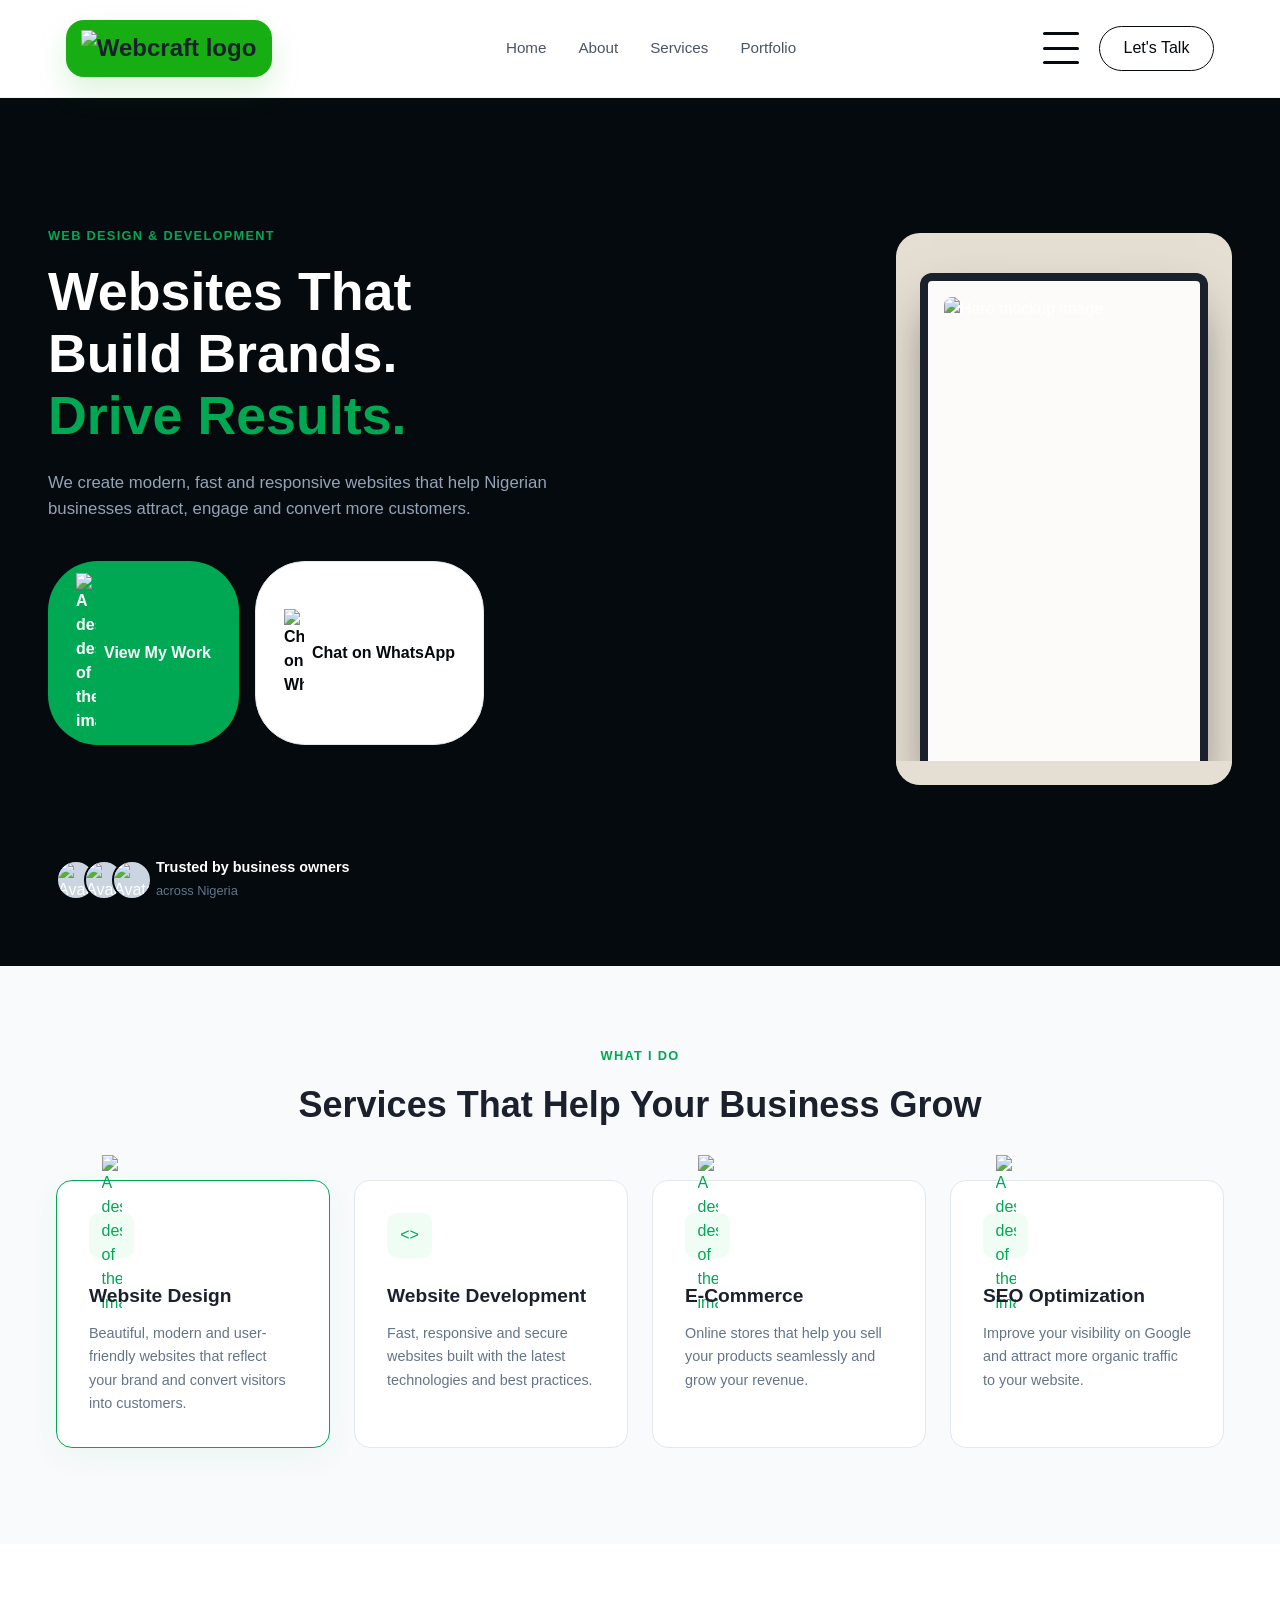
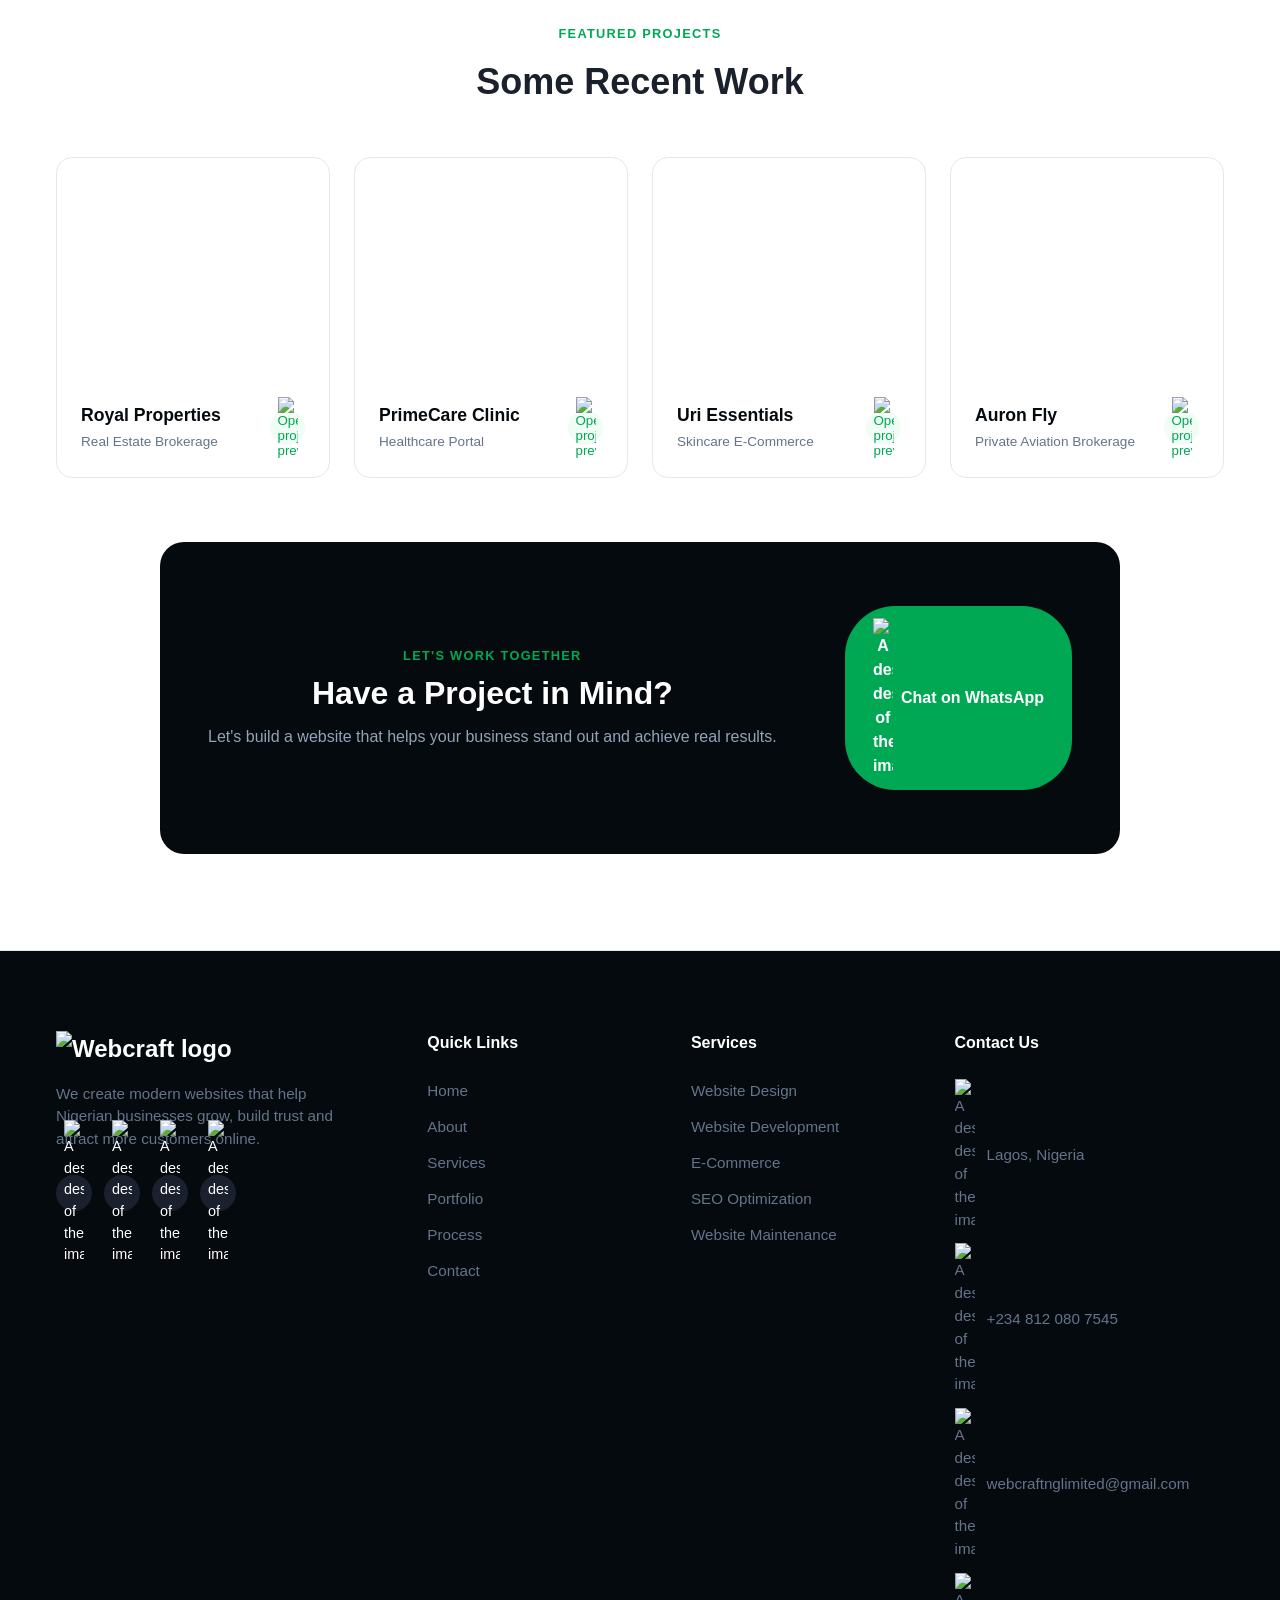
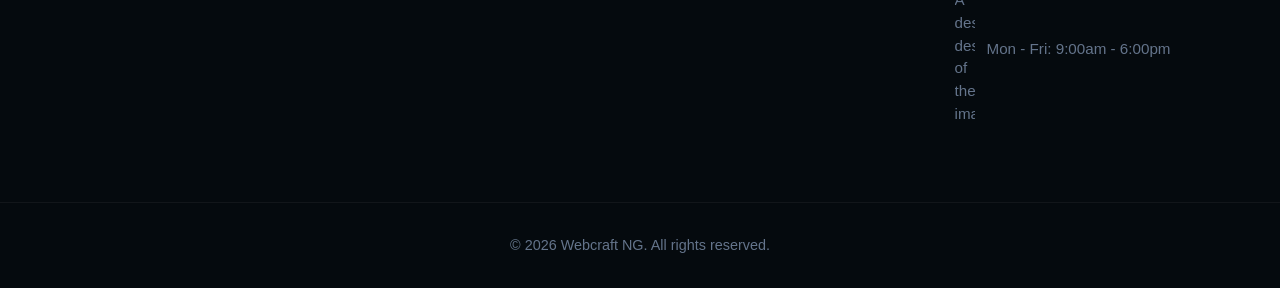
==== index.html @ 94c47678 "Responsive: extract CSS, improve header/nav/CTA, mobile hamburger and laptop tweaks" ====
<!DOCTYPE html>
<html lang="en">
<head>
    <meta charset="UTF-8">
    <meta name="viewport" content="width=device-width, initial-scale=1.0">
    <title>Webcraft NG | Modern Web Solutions</title>
    <link rel="stylesheet" href="styles.css">
</head>
<body>
    <!-- 1. NAVIGATION HEADER -->
    <header>
        <div class="nav-container">
            <div class="logo">
                <img src="images/webcraft logo.png" alt="Webcraft logo" />
            </div>
            <nav>
                <ul>
                    <li><a href="#home">Home</a></li>
                    <li><a href="#about">About</a></li>
                    <li><a href="#services">Services</a></li>
                    <li><a href="#portfolio">Portfolio</a></li>
                </ul>
            </nav>
            <div class="header-actions">
                <button class="nav-toggle" aria-expanded="false" aria-label="Toggle navigation">
                    <span></span>
                    <span></span>
                    <span></span>
                </button>
                <a href="https://wa.me/2348120807545" target="_blank" class="btn-outline">Let's Talk</a>
            </div>
        </div>
    </header>

    <!-- 2. HERO SECTION -->
    <section class="bg-dark hero" id="home">
        <div class="hero-container">
            <div class="hero-left">
                <div class="hero-tag text-green">Web Design & Development</div>
                <h1>Websites That<br>Build Brands.<br><span class="text-green">Drive Results.</span></h1>
                <p>We create modern, fast and responsive websites that help Nigerian businesses attract, engage and convert more customers.</p>
                <div class="hero-buttons">
                    <a href="#portfolio" class="btn-green"><img src="images/arrow.png" alt="A descriptive description of the image" width="20"> View My Work</a>
                    <a href="https://wa.me/2348120807545" target="_blank" class="btn-white">
                        <img src="images/chat.png" alt="Chat on WhatsApp" width="20">
                        Chat on WhatsApp
                    </a>
                </div>
            </div>
            <div class="hero-right">
                <!-- Live HTML Rendered Premium Mockup -->
                <div class="hero-mockup">
                    <div class="mockup-screen">
                        <img src="images/Uri 3.png" alt="Hero mockup image" />
                    </div>
                </div>
            </div>
        </div>
    </section>

    <!-- 3. TRUSTED BADGE STRIP -->
    <section class="bg-dark">
        <div class="trusted-section">
            <div class="trusted-wrapper">
                <div class="avatar-group">
                    <img src="images/man cl.jpg" alt="Avatar of a man" class="avatar-img">
                    <img src="images/woman cl 1.jpg" alt="Avatar of a woman" class="avatar-img">
                    <img src="images/woman cl 2.jpg" alt="Avatar of a woman" class="avatar-img">
                </div>
                <div class="trusted-text">
                    <p>Trusted by business owners</p>
                    <span>across Nigeria</span>
                </div>
            </div>
        </div>
    </section>

    <!-- 4. SERVICES SECTION -->
    <section class="bg-light" id="services">
        <div class="section-header">
            <span class="section-tag text-green">What I Do</span>
            <h2>Services That Help Your Business Grow</h2>
        </div>
        <div class="services-grid">
            <div class="service-card">
                <div class="icon-box"><img src="images/laptop.png" alt="A descriptive description of the image" width="20"></div>
                <h3>Website Design</h3>
                <p>Beautiful, modern and user-friendly websites that reflect your brand and convert visitors into customers.</p>
            </div>
            <div class="service-card">
                <div class="icon-box"><></div>
                <h3>Website Development</h3>
                <p>Fast, responsive and secure websites built with the latest technologies and best practices.</p>
            </div>
            <div class="service-card">
                <div class="icon-box"><img src="images/grocery-store.png" alt="A descriptive description of the image" width="20"></div>
                <h3>E-Commerce</h3>
                <p>Online stores that help you sell your products seamlessly and grow your revenue.</p>
            </div>
            <div class="service-card">
                <div class="icon-box"><img src="images/magnifying-glass.png" alt="A descriptive description of the image" width="20"></div>
                <h3>SEO Optimization</h3>
                <p>Improve your visibility on Google and attract more organic traffic to your website.</p>
            </div>
        </div>
    </section>

    <!-- 5. PORTFOLIO SECTION -->
    <section id="portfolio">
        <div class="section-header">
            <span class="section-tag text-green">Featured Projects</span>
            <h2>Some Recent Work</h2>
        </div>
        <div class="portfolio-grid">
            <!-- Project 1: Royal Properties -->
            <div class="portfolio-card">
                <div class="portfolio-img" style="background-image: url('images/royal jpg.png');" aria-label="Royal Properties project hero image showing modern two story house exterior at dusk with warm lighting, text on page reads Find Your Dream Property With Us" role="img"></div>
                <div class="portfolio-info">
                    <div>
                        <h3>Royal Properties</h3>
                        <p class="text-green">Real Estate Brokerage</p>
                    </div>
                    <button class="arrow-icon" type="button" data-image="images/royal jpg.png" aria-label="Open Royal Properties preview">
                        <img src="images/arrow 2.png" alt="Open project preview" width="20">
                    </button>
                </div>
            </div>
            <!-- Project 2: PrimeCare Clinic -->
            <div class="portfolio-card">
                <div class="portfolio-img" style="background-image: url('images/PrimeCare jpg.png');" aria-label="PrimeCare Clinic project hero image showing a modern healthcare facility interior at day with natural lighting, text on page reads Provide Excellent Care With Us" role="img"></div>
                <div class="portfolio-info">
                    <div>
                        <h3>PrimeCare Clinic</h3>
                        <p class="text-green">Healthcare Portal</p>
                    </div>
                    <button class="arrow-icon" type="button" data-image="images/PrimeCare jpg.png" aria-label="Open PrimeCare Clinic preview">
                        <img src="images/arrow 2.png" alt="Open project preview" width="20">
                    </button>
                </div>
            </div>
            <!-- Project 3: Uri Essentials -->
            <div class="portfolio-card">
                <div class="portfolio-img" style="background-image: url('images/Uri jpg.png');" aria-label="Uri Essentials project hero image showing a modern skincare product display, text on page reads Discover Natural Beauty With Us" role="img"></div>
                <div class="portfolio-info">
                    <div>
                        <h3>Uri Essentials</h3>
                        <p class="text-green">Skincare E-Commerce</p>
                    </div>
                    <button class="arrow-icon" type="button" data-image="images/Uri jpg.png" data-secondary-image="images/Uri 2.png" aria-label="Open Uri Essentials preview">
                        <img src="images/arrow 2.png" alt="Open project preview" width="20">
                    </button>
                </div>
            </div>
            <!-- Project 4: Auron Fly -->
            <div class="portfolio-card">
                <div class="portfolio-img" style="background-image: url('images/Auron\ jpg.jpg');" aria-label="Auron Fly project hero image showing a modern private jet interior at day with natural lighting, text on page reads Experience Luxury Travel With Us" role="img"></div>
                <div class="portfolio-info">
                    <div>
                        <h3>Auron Fly</h3>
                        <p class="text-green">Private Aviation Brokerage</p>
                    </div>
                    <button class="arrow-icon" type="button" data-image="images/Auron jpg.jpg" aria-label="Open Auron Fly preview">
                        <img src="images/arrow 2.png" alt="Open project preview" width="20">
                    </button>
                </div>
            </div>
        </div>
    </section>

    <!-- 6. CTA BANNER BLOCK -->
    <section class="cta-banner">
        <div class="cta-box">
            <div>
                <span class="section-tag text-green" style="margin-bottom: 0.25rem;">Let's Work Together</span>
                <h2>Have a Project in Mind?</h2>
                <p>Let's build a website that helps your business stand out and achieve real results.</p>
            </div>
            <a href="https://wa.me/2348120807545" target="_blank" class="btn-green"><img src="images/chat.png" alt="A descriptive description of the image" width="20"> Chat on WhatsApp</a>
        </div>
    </section>

    <!-- 7. FOOTER SECTION -->
    <footer class="bg-dark">
        <div class="footer-grid">
            <div class="footer-brand">
                <div class="logo">
                    <img src="images/webcraft logo.png" alt="Webcraft logo" />
                </div>
                <p>We create modern websites that help Nigerian businesses grow, build trust and attract more customers online.</p>
                <div class="social-icons">
                    <a href="#" class="social-btn"><img src="images/instagram.png" alt="A descriptive description of the image" width="20"></a>
                    <a href="#" class="social-btn"><img src="images/linkedin.png" alt="A descriptive description of the image" width="20"></a>
                    <a href="#" class="social-btn"><img src="images/facebook.png" alt="A descriptive description of the image" width="20"></a>
                    <a href="#" class="social-btn"><img src="images/twitter.png" alt="A descriptive description of the image" width="20"></a>
                </div>
            </div>
            <div class="footer-col">
                <h4>Quick Links</h4>
                <ul>
                    <li><a href="#home">Home</a></li>
                    <li><a href="#about">About</a></li>
                    <li><a href="#services">Services</a></li>
                    <li><a href="#portfolio">Portfolio</a></li>
                    <li><a href="#process">Process</a></li>
                    <li><a href="#contact">Contact</a></li>
                </ul>
            </div>
            <div class="footer-col">
                <h4>Services</h4>
                <ul>
                    <li><a href="#">Website Design</a></li>
                    <li><a href="#">Website Development</a></li>
                    <li><a href="#">E-Commerce</a></li>
                    <li><a href="#">SEO Optimization</a></li>
                    <li><a href="#">Website Maintenance</a></li>
                </ul>
            </div>
            <div class="footer-col">
                <h4>Contact Us</h4>
                <div class="contact-item"><img src="images/location.png" alt="A descriptive description of the image" width="20"> Lagos, Nigeria</div>
                <div class="contact-item"><img src="images/call.png" alt="A descriptive description of the image" width="20"> +234 812 080 7545</div>
                <div class="contact-item"><img src="images/email.png" alt="A descriptive description of the image" width="20"> webcraftnglimited@gmail.com</div>
                <div class="contact-item"><img src="images/time.png" alt="A descriptive description of the image" width="20"> Mon - Fri: 9:00am - 6:00pm</div>
            </div>
        </div>
        <div class="footer-bottom">
            &copy; 2026 Webcraft NG. All rights reserved.
        </div>
    </footer>

    <div class="portfolio-modal" id="portfolioModal" aria-hidden="true">
        <div class="portfolio-modal-content">
            <button class="portfolio-modal-close" id="portfolioModalClose" type="button" aria-label="Close preview">&times;</button>
            <div class="portfolio-modal-media">
                <img id="portfolioModalImage" src="" alt="Portfolio preview">
            </div>
            <div class="portfolio-modal-toolbar">
                <button id="portfolioZoomToggle" type="button">Zoom</button>
                <button id="portfolioSwitchImage" type="button">View second image</button>
            </div>
        </div>
    </div>

    <script>
        const portfolioModal = document.getElementById('portfolioModal');
        const portfolioModalImage = document.getElementById('portfolioModalImage');
        const portfolioModalClose = document.getElementById('portfolioModalClose');
        const portfolioZoomToggle = document.getElementById('portfolioZoomToggle');
        const portfolioSwitchImage = document.getElementById('portfolioSwitchImage');
        let activeImageIndex = 0;
        let activeImages = [];

        function closePortfolioModal() {
            portfolioModal.classList.remove('active');
            portfolioModal.setAttribute('aria-hidden', 'true');
            portfolioModalImage.removeAttribute('src');
            portfolioModalImage.classList.remove('zoomed');
            activeImages = [];
            activeImageIndex = 0;
        }

        function updatePortfolioImage() {
            if (!activeImages.length) return;
            portfolioModalImage.src = activeImages[activeImageIndex];
            portfolioModalImage.classList.remove('zoomed');
            portfolioSwitchImage.textContent = activeImageIndex === 0 ? 'View second image' : 'View first image';
        }

        document.querySelectorAll('.arrow-icon').forEach((button) => {
            button.addEventListener('click', () => {
                const primaryImage = button.getAttribute('data-image');
                const secondaryImage = button.getAttribute('data-secondary-image');
                activeImages = secondaryImage ? [primaryImage, secondaryImage] : [primaryImage];
                activeImageIndex = 0;

                if (!primaryImage) return;

                portfolioModalImage.alt = button.closest('.portfolio-card')?.querySelector('h3')?.textContent || 'Portfolio preview';
                portfolioModal.classList.add('active');
                portfolioModal.setAttribute('aria-hidden', 'false');
                updatePortfolioImage();
            });
        });

        portfolioZoomToggle.addEventListener('click', () => {
            portfolioModalImage.classList.toggle('zoomed');
        });

        portfolioSwitchImage.addEventListener('click', () => {
            if (activeImages.length < 2) return;
            activeImageIndex = activeImageIndex === 0 ? 1 : 0;
            updatePortfolioImage();
        });

        portfolioModalClose.addEventListener('click', closePortfolioModal);

        portfolioModal.addEventListener('click', (event) => {
            if (event.target === portfolioModal) {
                closePortfolioModal();
            }
        });

        portfolioModalImage.addEventListener('click', () => {
            portfolioModalImage.classList.toggle('zoomed');
        });

        document.addEventListener('keydown', (event) => {
            if (event.key === 'Escape') {
                closePortfolioModal();
            }
        });

        const navToggle = document.querySelector('.nav-toggle');
        const nav = document.querySelector('nav');

        navToggle?.addEventListener('click', () => {
            const isOpen = nav.classList.toggle('open');
            navToggle.classList.toggle('open', isOpen);
            navToggle.setAttribute('aria-expanded', String(isOpen));
        });
    </script>

</body>
</html>
---- styles.css ----
:root{
  --site-max:1200px;
  --gap:2rem;
  --brand:#00a854;
  --dark:#050a0e;
  --muted:#64748b;
}

/* Reset & base */
*{box-sizing:border-box;margin:0;padding:0}
html{scroll-behavior:smooth}
body{font-family:-apple-system,BlinkMacSystemFont,"Segoe UI",Roboto,Helvetica,Arial,sans-serif;background:#fff;color:#1a202c;line-height:1.5}
img,video,svg{max-width:100%;height:auto;display:block}

/* Utilities */
.bg-dark{background-color:var(--dark);color:#fff}
.bg-light{background-color:#f8fafc}
.text-green{color:var(--brand)}

.btn-green{background:var(--brand);color:#fff;padding:.75rem 1.75rem;border-radius:50px;font-weight:600;text-decoration:none;display:inline-flex;align-items:center;gap:.5rem;transition:background .2s}
.btn-green:hover{background:#008f47}

.btn-white{background:#fff;color:var(--dark);padding:.75rem 1.75rem;border-radius:50px;font-weight:600;text-decoration:none;display:inline-flex;align-items:center;gap:.5rem;border:1px solid #e2e8f0;transition:background .2s}
.btn-white:hover{background:#f1f5f9}

.btn-outline{border:1.5px solid var(--dark);color:var(--dark);padding:.6rem 1.5rem;border-radius:50px;font-weight:500;text-decoration:none;white-space:nowrap}
.btn-outline:hover{background:var(--dark);color:#fff}

/* Navigation */
header{background:#fff;position:sticky;top:0;z-index:1000;border-bottom:1px solid #f1f5f9}
.nav-container{max-width:var(--site-max);margin:0 auto;display:flex;justify-content:space-between;align-items:center;padding:1.25rem clamp(1rem,2vw,2rem)}
.logo{font-size:1.5rem;font-weight:700;display:flex;align-items:center;position:relative;z-index:2}
header .logo{background:#17AE13;border-radius:18px;padding:.65rem .95rem;box-shadow:0 14px 30px rgba(23,174,19,.15)}
.logo img{max-height:48px}
nav ul{display:flex;list-style:none;gap:2rem}
nav a{text-decoration:none;color:#4a5568;font-weight:500;font-size:.95rem}
nav a:hover{color:var(--brand)}
.header-actions{display:flex;align-items:center;gap:.5rem}
.nav-toggle{display:none;background:none;border:none;cursor:pointer;padding:0;width:60px;height:32px;display:flex;flex-direction:column;align-items:center;justify-content:space-between}
.nav-toggle span{display:block;width:36px;height:3px;background:var(--dark);border-radius:999px;transition:transform .3s,opacity .3s}
.nav-toggle.open span:nth-child(1){transform:translateY(7px) rotate(45deg)}
.nav-toggle.open span:nth-child(2){opacity:0}
.nav-toggle.open span:nth-child(3){transform:translateY(-7px) rotate(-45deg)}

/* Hero */
.hero{padding:10rem 3rem 4rem}
.hero-container{max-width:var(--site-max);margin:0 auto;display:grid;grid-template-columns:1.1fr 0.9fr;gap:4rem;align-items:center}
.hero-tag{text-transform:uppercase;font-size:.8rem;font-weight:700;letter-spacing:.1em;margin-bottom:1rem}
.hero h1{font-size:clamp(3.5rem,2.5vw,2.75rem);line-height:1.15;font-weight:800;margin-bottom:1.5rem}
.hero p{color:#94a3b8;font-size:1.05rem;margin-bottom:2.5rem;max-width:500px}
.hero-buttons{display:flex;gap:1rem;flex-wrap:wrap;margin-bottom:3rem}

/* Mockup frame - responsive (no fixed heights) */
.hero-mockup{background:#e5dfd3;border-radius:24px;padding:2.5rem 1.5rem 0;display:flex;justify-content:center;align-items:flex-end;overflow:hidden;width:100%;max-width:420px;margin:0 auto;position:relative}
.hero-mockup::after{content:"";position:absolute;left:0;right:0;bottom:0;height:24px;background:#e5dfd3;border-bottom-left-radius:24px;border-bottom-right-radius:24px}
.mockup-screen{background:#fcfbfa;width:min(100%,320px);aspect-ratio:9/16;border-radius:12px 12px 0 0;border:8px solid #1a202c;border-bottom:none;padding:1rem;box-shadow:0 25px 50px -12px rgba(0,0,0,.5);display:flex;align-items:center;justify-content:center;overflow:hidden}
.mockup-screen img{width:100%;height:100%;object-fit:contain;object-position:center;display:block;border-radius:8px}

/* Uri mock elements */
.uri-mock-nav{display:flex;justify-content:space-between;align-items:center;border-bottom:1px solid #eae5db;padding-bottom:.75rem;margin-bottom:2rem}
.uri-mock-logo{font-family:"Didot","Bodoni MT","Cinzel",serif;font-weight:600;font-size:.95rem;letter-spacing:.15em;text-transform:uppercase}
.uri-mock-links{display:flex;gap:.75rem;font-size:.55rem;text-transform:uppercase;opacity:.6}
.uri-mock-hero{text-align:center;display:flex;flex-direction:column;align-items:center;justify-content:center;flex-grow:1;padding-bottom:2rem}
.uri-mock-title{font-family:"Didot","Bodoni MT","Cinzel",serif;font-size:1.8rem;font-weight:400;line-height:1.2;margin-bottom:1rem}

/* Trusted badge */
.trusted-section{max-width:var(--site-max);margin:0 auto;padding:0 1rem 4rem}
.trusted-wrapper{display:flex;align-items:center;gap:1rem}
.avatar-group{display:flex}
.avatar-group img{width:40px;height:40px;border-radius:50%;border:2px solid var(--dark);margin-right:-12px;background:#cbd5e1;object-fit:cover}
.trusted-text p{font-size:.9rem;font-weight:600}
.trusted-text span{font-size:.8rem;color:var(--muted)}

/* Services */
.section-header{text-align:center;padding:5rem 1rem 3rem}
.section-tag{text-transform:uppercase;font-size:.8rem;font-weight:700;letter-spacing:.1em;margin-bottom:.75rem;display:block}
.section-header h2{font-size:2.25rem;font-weight:800}
.services-grid{max-width:var(--site-max);margin:0 auto;display:grid;grid-template-columns:repeat(auto-fit,minmax(220px,1fr));gap:1.5rem;padding:0 1rem 6rem}
.service-card{background:#fff;border:1px solid #e2e8f0;border-radius:16px;padding:2rem}
.service-card:first-child{border-color:var(--brand);box-shadow:0 10px 30px rgba(0,168,84,.05)}
.icon-box{width:45px;height:45px;background:#f0fdf4;color:var(--brand);border-radius:10px;display:flex;align-items:center;justify-content:center;margin-bottom:1.5rem}
.service-card h3{font-size:1.2rem;margin-bottom:.75rem;font-weight:700}
.service-card p{color:var(--muted);font-size:.9rem;line-height:1.6}

/* Portfolio */
.portfolio-grid{max-width:var(--site-max);margin:0 auto;display:grid;grid-template-columns:repeat(auto-fit,minmax(260px,1fr));gap:1.5rem;padding:0 1rem}
.portfolio-card{background:#fff;border:1px solid #e2e8f0;border-radius:16px;overflow:hidden}
.portfolio-img{height:220px;background:linear-gradient(135deg,#e2e8f0,#cbd5e1);position:relative;background-size:cover;background-position:center}
.portfolio-info{padding:1.5rem;display:flex;justify-content:space-between;align-items:center}
.portfolio-info h3{font-size:1.1rem;font-weight:700;margin-bottom:.25rem;color:var(--dark)}
.portfolio-info p{color:var(--muted);font-size:.85rem}
.arrow-icon{width:35px;height:35px;background:#f0fdf4;color:var(--brand);border-radius:50%;display:flex;align-items:center;justify-content:center;border:none;cursor:pointer}

/* Modal */
.portfolio-modal{position:fixed;inset:0;background:rgba(5,10,14,.8);display:none;align-items:center;justify-content:center;padding:1.5rem;z-index:2000}
.portfolio-modal.active{display:flex}
.portfolio-modal-content{position:relative;max-width:900px;width:100%;background:#fff;border-radius:16px;padding:1rem;box-shadow:0 20px 60px rgba(0,0,0,.25)}
.portfolio-modal-media{position:relative;overflow:auto;max-height:80vh;border-radius:12px;background:#f8fafc}
.portfolio-modal-media img{width:100%;height:auto;max-height:80vh;object-fit:contain;border-radius:12px;transition:transform .25s;cursor:zoom-in}
.portfolio-modal-media img.zoomed{transform:scale(1.8);cursor:zoom-out}
.portfolio-modal-toolbar{display:flex;justify-content:flex-end;gap:.5rem;margin-top:.75rem}
.portfolio-modal-toolbar button{border:none;border-radius:999px;background:#f1f5f9;color:var(--dark);padding:.5rem .8rem;cursor:pointer;font-weight:600}
.portfolio-modal-close{position:absolute;top:.35rem;right:.35rem;width:36px;height:36px;border:none;border-radius:50%;background:rgba(5,10,14,.8);color:#fff;font-size:1.2rem;cursor:pointer;z-index:3}

/* CTA */
.cta-banner{max-width:var(--site-max);margin:4rem auto 6rem;display:flex;justify-content:center;padding:0 1rem}
.cta-box{background:var(--dark);border-radius:24px;padding:4rem 3rem;display:flex;justify-content:space-between;align-items:center;flex-wrap:wrap;gap:2rem;max-width:960px;width:100%;margin:0 auto;text-align:center}
.cta-box h2{color:#fff;font-size:2rem;font-weight:800;margin-bottom:.5rem;width:100%}
.cta-box p{color:#94a3b8;font-size:1rem;width:100%}

/* Footer */
footer{border-top:1px solid #e2e8f0;padding-top:5rem}
.footer-grid{max-width:var(--site-max);margin:0 auto;display:grid;grid-template-columns:1.5fr 1fr 1fr 1.25fr;gap:3rem;padding:0 1rem 4rem}
.footer-brand p{color:var(--muted);font-size:.95rem;margin-top:1rem;margin-bottom:1.5rem;max-width:280px}
.social-icons{display:flex;gap:.75rem}
.social-btn{width:36px;height:36px;background:#1a202c;border-radius:50%;display:inline-flex;align-items:center;justify-content:center;color:#fff;text-decoration:none;font-size:.9rem}
.footer-col h4{font-size:1rem;font-weight:700;margin-bottom:1.5rem;color:#fff}
.footer-col ul{list-style:none}
.footer-col ul li{margin-bottom:.75rem}
.footer-col ul a{color:var(--muted);text-decoration:none;font-size:.95rem}
.footer-col ul a:hover{color:var(--brand)}
.contact-item{display:flex;align-items:center;gap:.75rem;color:var(--muted);font-size:.95rem;margin-bottom:.75rem}
.footer-bottom{border-top:1px solid rgba(255,255,255,.05);text-align:center;padding:2rem;font-size:.9rem;color:var(--muted)}

/* Responsive tweaks */
@media (max-width:992px){
  .nav-toggle{display:flex}
  /* hide inline nav items on smaller screens */
  nav ul{display:none}
  nav{position:absolute;top:calc(100% + 0.5rem);right:1rem;left:1rem;background:#fff;border-radius:18px;box-shadow:0 25px 60px rgba(0,0,0,.12);display:none;z-index:1001;padding:1rem}
  nav.open{display:block}
  nav.open ul{display:flex}
  nav ul{flex-direction:column;gap:1rem;align-items:flex-start}
  .hero-container{grid-template-columns:1fr;gap:3rem;text-align:center}
  .hero p{margin:0 auto 2.5rem}
  .hero-buttons{justify-content:center}
  .cta-box{padding:3rem 2rem;justify-content:center;text-align:center}
  .footer-grid{grid-template-columns:1fr 1fr}
}

@media (min-width:992px) and (max-width:1400px){
  /* Laptop sizes: increase left column proportion and headline scale */
  .hero-container{grid-template-columns:1.4fr .6fr;gap:4rem}
  .hero h1{font-size:clamp(3rem,4.2vw,4.25rem)}
  .hero{padding:8rem 3rem 4rem}
}

@media (max-width:600px){
  .footer-grid{grid-template-columns:1fr;gap:2rem}
  .nav-container{padding:1rem;justify-content:space-between}
  .hero{padding:4rem 1rem 3rem}
  .hero h1{font-size:clamp(2rem,6vw,2.6rem);max-width:20ch;margin:0 auto;line-height:1.1}
  .cta-box{padding:3rem 1.5rem;gap:1.5rem}
  .hero-mockup{max-width:100%}
  .mockup-screen{width:100%;max-width:320px}
}
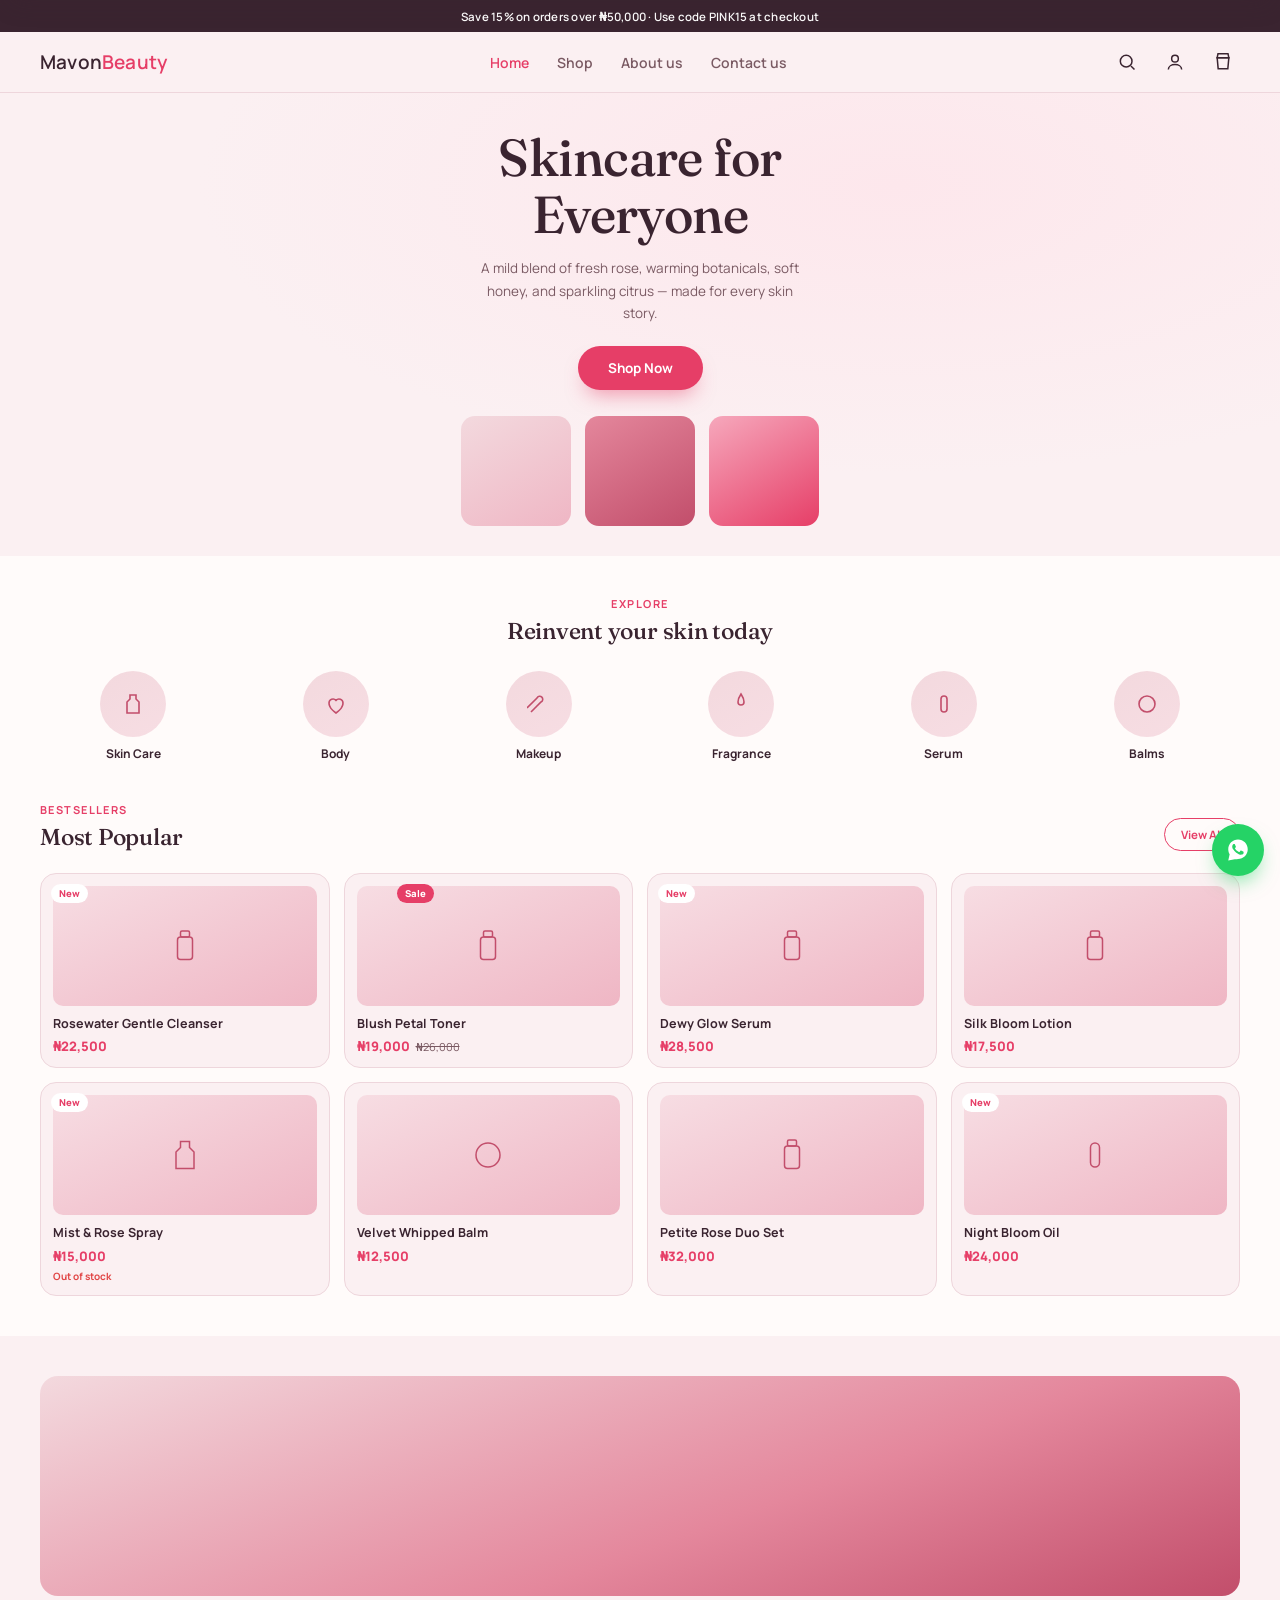
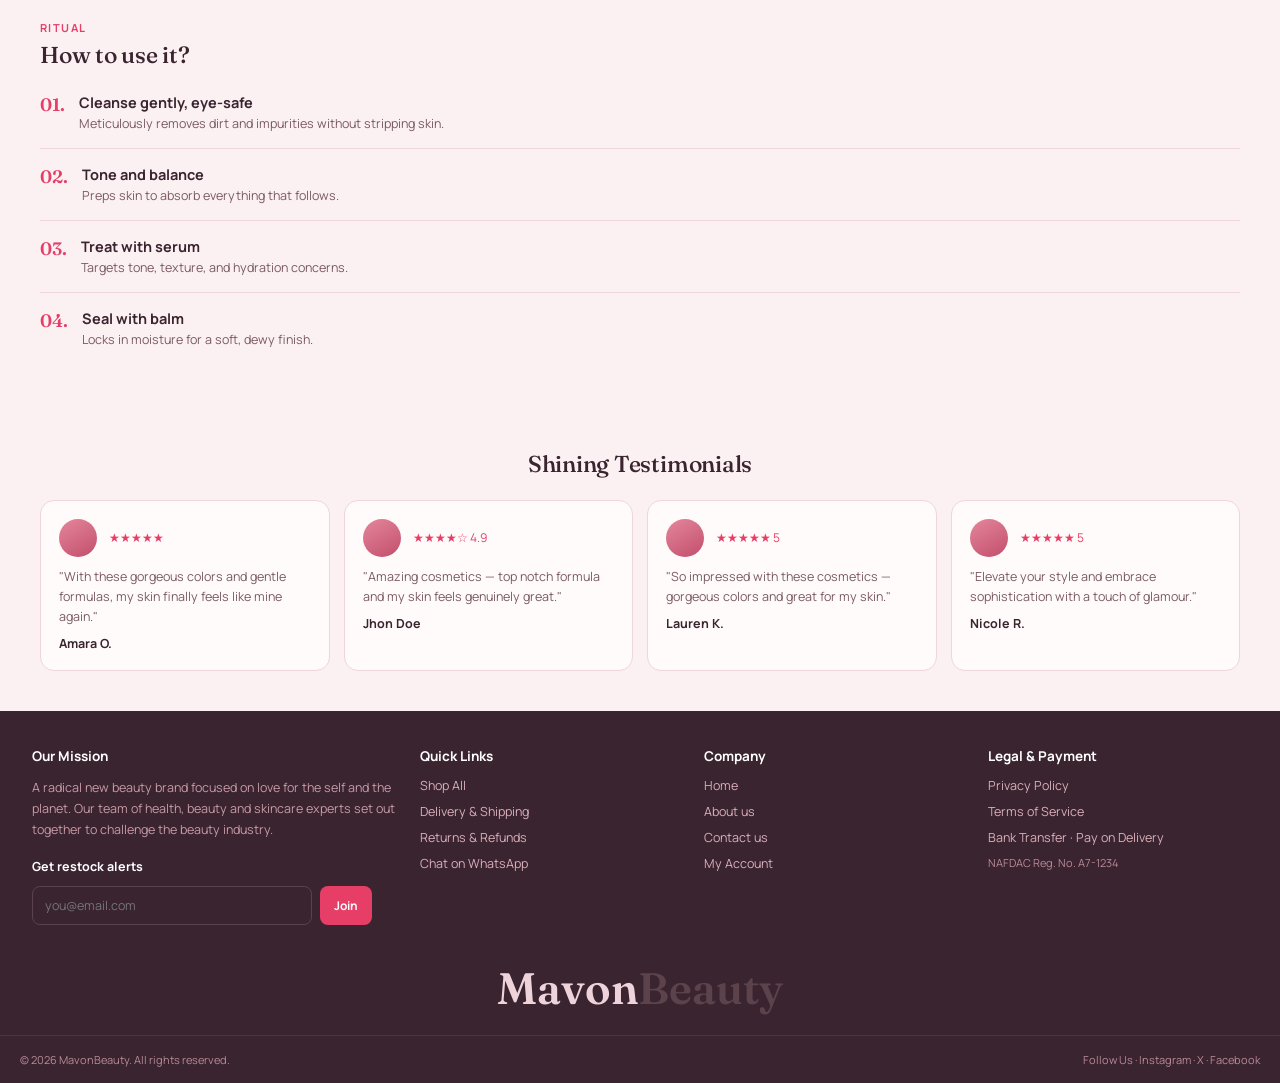
==== commit 566fa9a0: "Add files via upload" ====
--- a/index.html
+++ b/index.html
@@ -1,324 +1,1779 @@
 <!DOCTYPE html>
 <html lang="en">
 <head>
-    <meta charset="UTF-8">
-    <meta name="viewport" content="width=device-width, initial-scale=1.0">
-    <title>Webcraft NG | Modern Web Solutions</title>
-    <link rel="stylesheet" href="styles.css">
+<meta charset="UTF-8" />
+<meta name="viewport" content="width=device-width, initial-scale=1.0, maximum-scale=1.0" />
+<title>MavonBeauty — Skincare For Everyone</title>
+<meta name="description" content="MavonBeauty — gentle, rose-based skincare made for every skin story. Shop cleansers, serums, toners and balms, with delivery across Nigeria." />
+<meta name="theme-color" content="#E63E67" />
+<!-- Open Graph: controls the preview card when this site is shared on WhatsApp, Instagram, Facebook, etc. -->
+<meta property="og:type" content="website" />
+<meta property="og:site_name" content="MavonBeauty" />
+<meta property="og:title" content="MavonBeauty — Skincare For Everyone" />
+<meta property="og:description" content="Gentle, rose-based skincare made for every skin story. Shop now, pay by card, transfer, or on delivery." />
+<meta property="og:image" content="https://mavonbeauty.example.com/og-image.jpg" />
+<meta name="twitter:card" content="summary_large_image" />
+<!-- TODO(backend): swap og:image for a real hosted product/banner image once product photos exist -->
+<link rel="icon" href="data:image/svg+xml,%3Csvg xmlns='http://www.w3.org/2000/svg' viewBox='0 0 24 24'%3E%3Ccircle cx='12' cy='12' r='12' fill='%23E63E67'/%3E%3Cpath d='M12 18s-5.5-3.4-5.5-7.4A3.4 3.4 0 0 1 12 8.4a3.4 3.4 0 0 1 5.5 2.2c0 4-5.5 7.4-5.5 7.4Z' fill='%23FFF7F8'/%3E%3C/svg%3E" />
+<link rel="preconnect" href="https://fonts.googleapis.com">
+<link href="https://fonts.googleapis.com/css2?family=Fraunces:ital,opsz,wght@0,9..144,400;0,9..144,500;0,9..144,600;1,9..144,500&family=Manrope:wght@400;500;600;700;800&display=swap" rel="stylesheet">
+<style>
+  :root{
+    --blush-bg:#FBF0F2;
+    --cream:#FFFBFA;
+    --rose:#E4879C;
+    --rose-deep:#C24E6B;
+    --rose-hot:#E63E67;
+    --ink:#3A2430;
+    --ink-soft:#7A5A63;
+    --line:#EED6DC;
+    --gold-pink:#F3D9DE;
+    --green:#2E9E5B;
+    --red:#E14545;
+  }
+  *{margin:0;padding:0;box-sizing:border-box;}
+  html{scroll-behavior:smooth;overflow-x:hidden;max-width:100%;}
+  body{
+    font-family:'Manrope',sans-serif;
+    background:var(--cream);
+    color:var(--ink);
+    -webkit-font-smoothing:antialiased;
+    padding-bottom:64px; /* space for mobile bottom nav */
+    overflow-x:hidden;
+    max-width:100%;
+  }
+  h1,h2,h3,.display{font-family:'Fraunces',serif;font-weight:500;letter-spacing:-0.01em;}
+  a{color:inherit;text-decoration:none;}
+  ul{list-style:none;}
+  img{max-width:100%;display:block;}
+  button{font-family:inherit;}
+  .wrap{max-width:1240px;margin:0 auto;padding:0 20px;}
+
+  /* ===== Top bar ===== */
+  .topbar{background:var(--ink);color:#F6DCE2;font-size:11.5px;letter-spacing:.02em;}
+  .topbar .wrap{display:flex;justify-content:center;align-items:center;height:32px;text-align:center;}
+  .topbar .promo{color:#fff;font-weight:600;}
+
+  /* ===== Header ===== */
+  header.main{background:var(--blush-bg);border-bottom:1px solid var(--line);position:sticky;top:0;z-index:40;}
+  nav.wrap{display:flex;align-items:center;justify-content:space-between;height:60px;gap:10px;}
+  .logo{font-size:19px;font-weight:600;letter-spacing:.01em;cursor:pointer;white-space:nowrap;}
+  .logo span{color:var(--rose-hot);}
+  .navlinks{display:none;gap:28px;font-size:14px;font-weight:600;color:var(--ink-soft);}
+  .navlinks a.active{color:var(--rose-hot);}
+  .navicons{display:flex;gap:14px;align-items:center;}
+  .icon-btn{position:relative;width:34px;height:34px;display:flex;align-items:center;justify-content:center;border:none;background:none;cursor:pointer;}
+  .icon-btn svg{width:20px;height:20px;stroke:var(--ink);}
+  .badge{
+    position:absolute;top:-2px;right:-2px;background:var(--rose-hot);color:#fff;
+    font-size:10px;font-weight:800;width:16px;height:16px;border-radius:50%;
+    display:flex;align-items:center;justify-content:center;
+  }
+
+  /* ===== Bottom mobile nav ===== */
+  .bottom-nav{
+    position:fixed;bottom:0;left:0;right:0;background:var(--cream);
+    border-top:1px solid var(--line);display:flex;z-index:50;
+    box-shadow:0 -6px 16px -8px rgba(196,78,107,.2);
+  }
+  .bottom-nav button{
+    flex:1;display:flex;flex-direction:column;align-items:center;gap:3px;
+    padding:8px 0 6px;background:none;border:none;color:var(--ink-soft);font-size:10.5px;font-weight:700;
+  }
+  .bottom-nav button svg{width:20px;height:20px;stroke:var(--ink-soft);}
+  .bottom-nav button.active{color:var(--rose-hot);}
+  .bottom-nav button.active svg{stroke:var(--rose-hot);}
+  .bottom-nav .nav-badge{
+    position:relative;
+  }
+  .bottom-nav .nav-badge .badge{top:-3px;right:8px;}
+
+  /* ===== Toast ===== */
+  #toast-wrap{position:fixed;top:70px;left:50%;transform:translateX(-50%);z-index:200;width:calc(100% - 32px);max-width:400px;}
+  .toast{
+    padding:13px 16px;border-radius:10px;color:#fff;font-weight:700;font-size:13.5px;
+    display:flex;justify-content:space-between;align-items:center;margin-bottom:8px;
+    box-shadow:0 10px 24px -8px rgba(0,0,0,.25);animation:slidein .25s ease;
+  }
+  .toast.ok{background:var(--green);}
+  .toast.err{background:var(--red);}
+  @keyframes slidein{from{opacity:0;transform:translateY(-10px);}to{opacity:1;transform:translateY(0);}}
+
+  /* ===== Hero ===== */
+  .hero{background:radial-gradient(ellipse at 70% 20%, #FDE7EC 0%, var(--blush-bg) 55%);padding:36px 0 30px;}
+  .hero-copy{text-align:center;}
+  .hero-copy h1{font-size:34px;line-height:1.1;color:var(--ink);}
+  .hero-copy p{margin:14px auto 22px;max-width:320px;color:var(--ink-soft);font-size:13.5px;line-height:1.65;}
+  .btn-primary{
+    display:inline-block;background:var(--rose-hot);color:#fff;font-weight:700;
+    padding:13px 30px;border-radius:40px;font-size:13.5px;border:none;cursor:pointer;
+    box-shadow:0 12px 20px -8px rgba(230,62,103,.5);
+  }
+  .hero-below{display:flex;justify-content:center;gap:14px;margin-top:26px;padding:0 10px;}
+  .hero-below .item{border-radius:14px;flex:1;max-width:110px;height:110px;}
+  .prod-a{background:linear-gradient(150deg,#F3D9DE,#EFB6C4);}
+  .prod-b{background:linear-gradient(150deg,#E4879C,#C24E6B);border-radius:50% 50% 12px 12px/35% 35% 12px 12px;}
+  .prod-c{background:linear-gradient(150deg,#F6A8BC,#E63E67);border-radius:50%;}
+
+  /* ===== Section titles ===== */
+  .section{padding:40px 0;}
+  .eyebrow{color:var(--rose-hot);font-weight:700;font-size:11px;letter-spacing:.13em;text-transform:uppercase;}
+  .section-title{font-size:23px;margin-top:6px;}
+  .section-head{display:flex;justify-content:space-between;align-items:flex-end;margin-bottom:22px;gap:10px;}
+
+  /* ===== Categories ===== */
+  .cats{display:grid;grid-template-columns:repeat(3,1fr);gap:16px;text-align:center;}
+  .cat-circle{
+    width:66px;height:66px;border-radius:50%;margin:0 auto 8px;
+    display:flex;align-items:center;justify-content:center;
+    background:linear-gradient(150deg,var(--gold-pink),#F7DDE3);
+  }
+  .cat-circle svg{width:24px;height:24px;stroke:var(--rose-deep);}
+  .cat-name{font-weight:700;font-size:12px;}
+
+  /* ===== Products ===== */
+  .prod-grid{display:grid;grid-template-columns:repeat(2,1fr);gap:14px;}
+  .card{
+    background:var(--blush-bg);border-radius:16px;padding:12px;
+    border:1px solid var(--line);position:relative;cursor:pointer;
+  }
+  .card .tag{
+    position:absolute;top:10px;left:10px;background:#fff;color:var(--rose-hot);
+    font-size:9.5px;font-weight:800;padding:3px 8px;border-radius:20px;z-index:2;
+  }
+  .card .tag.sale{background:var(--rose-hot);color:#fff;left:52px;}
+  .prod-img{
+    height:120px;border-radius:10px;margin-bottom:10px;
+    display:flex;align-items:center;justify-content:center;
+    background:linear-gradient(155deg,#F7DDE3,#EFB6C4);
+  }
+  .prod-img svg{width:36px;height:48px;stroke:var(--rose-deep);fill:none;}
+  .card h4{font-size:12.5px;font-weight:700;margin-bottom:5px;line-height:1.3;}
+  .card .price-row{display:flex;align-items:center;gap:6px;flex-wrap:wrap;}
+  .card .price{color:var(--rose-hot);font-weight:800;font-size:13px;}
+  .card .price-old{color:var(--ink-soft);font-size:11px;text-decoration:line-through;}
+  .card .stock-flag{font-size:10px;color:var(--red);font-weight:700;margin-top:4px;}
+  .view-all{
+    border:1.5px solid var(--rose-hot);color:var(--rose-hot);font-weight:700;
+    padding:8px 16px;border-radius:40px;font-size:11.5px;white-space:nowrap;background:none;cursor:pointer;
+  }
+
+  /* pagination */
+  .pagination{display:flex;justify-content:center;gap:6px;margin-top:26px;flex-wrap:wrap;}
+  .pagination button{
+    width:32px;height:32px;border-radius:8px;border:1px solid var(--line);background:var(--cream);
+    font-size:12.5px;font-weight:700;color:var(--ink-soft);cursor:pointer;
+  }
+  .pagination button.current{background:var(--rose-hot);border-color:var(--rose-hot);color:#fff;}
+
+  /* ===== How to use ===== */
+  .howto{background:var(--blush-bg);}
+  .howto-img{border-radius:18px;height:220px;background:linear-gradient(160deg,#F3D9DE,#E4879C 60%,#C24E6B);margin-bottom:24px;}
+  .step{display:flex;gap:14px;padding:16px 0;border-bottom:1px solid var(--line);}
+  .step:last-child{border-bottom:none;}
+  .step .num{font-family:'Fraunces',serif;font-size:18px;color:var(--rose-hot);font-weight:600;}
+  .step h4{font-size:14.5px;margin-bottom:3px;}
+  .step p{color:var(--ink-soft);font-size:12.5px;}
+
+  /* ===== Testimonials ===== */
+  .testimonials{background:var(--blush-bg);}
+  .test-grid{display:grid;grid-template-columns:1fr;gap:14px;}
+  .test-card{background:var(--cream);border-radius:14px;padding:18px;border:1px solid var(--line);}
+  .test-top{display:flex;gap:12px;align-items:center;margin-bottom:10px;}
+  .avatar{width:38px;height:38px;border-radius:50%;background:linear-gradient(150deg,#E4879C,#C24E6B);flex-shrink:0;}
+  .stars{color:var(--rose-hot);font-size:12px;}
+  .test-card p{font-size:12.5px;color:var(--ink-soft);line-height:1.6;margin-bottom:8px;}
+  .test-name{font-weight:700;font-size:12.5px;}
+
+  /* ===== Footer ===== */
+  footer{background:var(--ink);color:#EFD3DA;}
+  .foot-top{padding:36px 12px 20px 12px;display:grid;grid-template-columns:1fr;gap:24px;}
+  .foot-top h5{color:#fff;font-size:13.5px;margin-bottom:12px;font-weight:700;}
+  .foot-top p{font-size:12.5px;line-height:1.7;color:#C79AA5;}
+  .foot-top li{font-size:12.5px;margin-bottom:9px;color:#D9AFB9;}
+  .foot-brand{font-family:'Fraunces',serif;font-size:44px;font-weight:600;text-align:center;padding:16px 0 20px;}
+  .foot-brand span{color:#5C424A;}
+  .foot-bottom{border-top:1px solid #4A3540;padding:16px 20px;display:flex;flex-direction:column;gap:6px;font-size:11px;color:#B98A96;text-align:center;}
+
+  /* ===== Breadcrumb ===== */
+  .breadcrumb{display:flex;gap:6px;font-size:11.5px;color:var(--ink-soft);padding:14px 0;flex-wrap:wrap;}
+  .breadcrumb a{color:var(--ink-soft);font-weight:600;}
+  .breadcrumb a:last-child{color:var(--rose-hot);}
+
+  /* ===== Product Detail ===== */
+  .pd-image{
+    height:280px;border-radius:16px;margin-bottom:18px;
+    background:linear-gradient(155deg,#F7DDE3,#EFB6C4);
+    display:flex;align-items:center;justify-content:center;
+  }
+  .pd-image svg{width:80px;height:110px;stroke:var(--rose-deep);fill:none;}
+  .pd-title{font-size:21px;margin-bottom:8px;}
+  .pd-price-row{display:flex;align-items:center;gap:10px;margin-bottom:8px;}
+  .pd-price{font-size:22px;font-weight:800;color:var(--rose-hot);}
+  .pd-price-old{font-size:15px;color:var(--ink-soft);text-decoration:line-through;}
+  .pd-rating{color:var(--ink-soft);font-size:13px;margin-bottom:10px;}
+  .pd-rating .stars{color:#E7C6CC;}
+  .pd-availability{font-weight:700;font-size:13.5px;margin-bottom:20px;}
+  .pd-availability.in{color:var(--green);}
+  .pd-availability.out{color:var(--red);}
+  .qty-row{display:flex;align-items:center;gap:0;margin-bottom:8px;}
+  .qty-label{font-weight:700;font-size:13.5px;margin-bottom:10px;display:block;}
+  .qty-box{display:flex;border:1px solid var(--line);border-radius:10px;overflow:hidden;width:fit-content;}
+  .qty-box button{width:42px;height:42px;background:var(--blush-bg);border:none;font-size:17px;font-weight:700;color:var(--ink);cursor:pointer;}
+  .qty-box .qty-val{width:48px;height:42px;display:flex;align-items:center;justify-content:center;font-weight:700;background:var(--cream);}
+  .btn-cart{
+    width:100%;background:var(--ink);color:#fff;font-weight:700;padding:16px;border-radius:40px;
+    font-size:14.5px;border:none;cursor:pointer;margin:22px 0;
+  }
+  .btn-cart:disabled{background:#C9BEC2;cursor:not-allowed;}
+  .pd-block{border-top:1px solid var(--line);padding:18px 0;}
+  .pd-block-head{display:flex;justify-content:space-between;align-items:center;font-weight:700;font-size:14.5px;cursor:pointer;}
+  .share-row{display:flex;gap:10px;margin-top:12px;}
+  .share-row .s-btn{
+    width:38px;height:38px;border-radius:8px;background:var(--blush-bg);display:flex;align-items:center;justify-content:center;
+    font-size:15px;font-weight:700;
+  }
+  .pd-tag{display:inline-block;margin-top:6px;font-size:12px;font-weight:700;color:var(--rose-hot);text-decoration:underline;}
+  .pd-details-body{margin-top:12px;font-size:13px;color:var(--ink-soft);line-height:1.7;}
+
+  /* ===== Cart Drawer ===== */
+  #cart-overlay{
+    position:fixed;inset:0;background:rgba(58,36,48,.4);z-index:90;
+    display:none;
+  }
+  #cart-drawer{
+    position:fixed;top:0;right:0;bottom:0;width:100%;max-width:420px;background:var(--cream);
+    z-index:100;display:flex;flex-direction:column;transform:translateX(100%);
+    transition:transform .28s ease;
+  }
+  #cart-drawer.open{transform:translateX(0);}
+  #cart-overlay.show{display:block;}
+  .cart-head{display:flex;justify-content:space-between;align-items:center;padding:18px 20px;border-bottom:1px solid var(--line);}
+  .cart-head h3{font-size:17px;}
+  .cart-head button{background:none;border:none;font-size:20px;cursor:pointer;color:var(--ink);}
+  .cart-body{flex:1;overflow-y:auto;padding:14px 20px;}
+  .cart-item{display:flex;gap:12px;padding:14px 0;border-bottom:1px solid var(--line);}
+  .cart-item .thumb{width:64px;height:64px;border-radius:10px;background:linear-gradient(155deg,#F7DDE3,#EFB6C4);flex-shrink:0;display:flex;align-items:center;justify-content:center;}
+  .cart-item .thumb svg{width:22px;height:30px;stroke:var(--rose-deep);fill:none;}
+  .cart-item .ci-name{font-size:13px;font-weight:700;line-height:1.35;margin-bottom:8px;}
+  .cart-item .ci-bottom{display:flex;justify-content:space-between;align-items:center;}
+  .cart-item .ci-price{font-weight:800;color:var(--rose-hot);font-size:13.5px;}
+  .mini-qty{display:flex;border:1px solid var(--line);border-radius:8px;overflow:hidden;}
+  .mini-qty button{width:28px;height:28px;background:var(--blush-bg);border:none;font-weight:700;cursor:pointer;}
+  .mini-qty .v{width:30px;display:flex;align-items:center;justify-content:center;font-size:12.5px;font-weight:700;}
+  .ci-trash{background:none;border:none;cursor:pointer;color:var(--ink-soft);font-size:16px;margin-left:8px;}
+  .cart-empty{text-align:center;padding:60px 20px;color:var(--ink-soft);font-size:13.5px;}
+  .cart-foot{border-top:1px solid var(--line);padding:16px 20px 20px;}
+  .subtotal-row{display:flex;justify-content:space-between;font-weight:800;font-size:15px;margin-bottom:14px;}
+  .cart-links{display:flex;justify-content:space-between;margin-top:12px;font-size:12.5px;font-weight:700;}
+  .cart-links a{text-decoration:underline;cursor:pointer;}
+
+  @media(min-width:760px){
+    body{padding-bottom:0;}
+    .bottom-nav{display:none;}
+    .navlinks{display:flex;}
+    .hero-copy h1{font-size:52px;}
+    .cats{grid-template-columns:repeat(6,1fr);}
+    .prod-grid{grid-template-columns:repeat(4,1fr);}
+    .foot-top{grid-template-columns:1.4fr 1fr 1fr 1fr;}
+    .foot-bottom{flex-direction:row;justify-content:space-between;text-align:left;}
+    .test-grid{grid-template-columns:repeat(4,1fr);}
+  }
+
+  /* ===== Accessibility: visible focus ===== */
+  a:focus-visible,button:focus-visible,input:focus-visible,textarea:focus-visible,select:focus-visible{
+    outline:2px solid var(--rose-hot);outline-offset:2px;border-radius:4px;
+  }
+  @media (prefers-reduced-motion:reduce){
+    html{scroll-behavior:auto;}
+    *{animation-duration:.01ms !important;transition-duration:.01ms !important;}
+  }
+
+  /* ===== Search overlay ===== */
+  #search-overlay{position:fixed;inset:0;background:rgba(58,36,48,.4);z-index:110;display:none;}
+  #search-overlay.show{display:block;}
+  #search-panel{
+    position:fixed;top:0;left:0;right:0;background:var(--cream);z-index:120;
+    padding:16px 20px;box-shadow:0 12px 24px -10px rgba(58,36,48,.3);
+    transform:translateY(-100%);transition:transform .22s ease;
+  }
+  #search-panel.open{transform:translateY(0);}
+  .search-row{display:flex;gap:10px;align-items:center;}
+  .search-row input{
+    flex:1;border:1.5px solid var(--line);background:var(--blush-bg);border-radius:30px;
+    padding:12px 16px;font-size:14px;font-family:inherit;color:var(--ink);
+  }
+  .search-row input:focus{outline:none;border-color:var(--rose-hot);}
+  .search-close{background:none;border:none;font-size:22px;color:var(--ink);cursor:pointer;padding:4px 8px;}
+  .search-results-count{font-size:12px;color:var(--ink-soft);margin-top:10px;}
+
+  /* ===== Mobile hamburger menu ===== */
+  .hamburger-btn{display:flex;}
+  #mobile-menu-overlay{position:fixed;inset:0;background:rgba(58,36,48,.4);z-index:110;display:none;}
+  #mobile-menu-overlay.show{display:block;}
+  #mobile-menu-panel{
+    position:fixed;top:0;left:0;right:0;background:var(--cream);z-index:120;
+    padding:18px 20px 10px;box-shadow:0 12px 24px -10px rgba(58,36,48,.3);
+    transform:translateY(-100%);transition:transform .22s ease;
+    display:flex;flex-direction:column;
+  }
+  #mobile-menu-panel.open{transform:translateY(0);}
+  .mmenu-head{display:flex;justify-content:space-between;align-items:center;margin-bottom:6px;}
+  .mmenu-head .logo{font-size:17px;}
+  .mmenu-links a{
+    display:block;padding:14px 2px;font-weight:700;font-size:15px;color:var(--ink);
+    border-bottom:1px solid var(--line);cursor:pointer;
+  }
+  .mmenu-links a:last-child{border-bottom:none;}
+  .mmenu-links a.active{color:var(--rose-hot);}
+  @media(min-width:760px){
+    .hamburger-btn{display:none;}
+    #mobile-menu-panel{display:none;}
+  }
+
+  /* ===== Generic content / legal pages ===== */
+  .content-page h1{font-size:26px;margin-bottom:6px;}
+  .content-page .updated{font-size:12px;color:var(--ink-soft);margin-bottom:22px;}
+  .content-page h3{font-size:15.5px;margin:22px 0 8px;}
+  .content-page p, .content-page li{font-size:13.5px;color:var(--ink-soft);line-height:1.75;margin-bottom:10px;}
+  .content-page li{margin-left:18px;}
+  .content-page strong{color:var(--ink);}
+  .info-card{background:var(--blush-bg);border:1px solid var(--line);border-radius:14px;padding:16px 18px;margin:14px 0;}
+  .info-card h4{font-size:13.5px;margin-bottom:6px;}
+  .info-card p{margin-bottom:0;}
+
+  /* ===== Contact ===== */
+  .contact-grid{display:grid;grid-template-columns:1fr;gap:14px;margin-top:18px;}
+  .contact-card{
+    display:flex;gap:14px;align-items:flex-start;background:var(--blush-bg);border:1px solid var(--line);
+    border-radius:14px;padding:16px;
+  }
+  .contact-card .c-icon{
+    width:38px;height:38px;border-radius:50%;background:#fff;flex-shrink:0;
+    display:flex;align-items:center;justify-content:center;
+  }
+  .contact-card .c-icon svg{width:18px;height:18px;stroke:var(--rose-hot);}
+  .contact-card h4{font-size:13.5px;margin-bottom:3px;}
+  .contact-card p{font-size:12.5px;color:var(--ink-soft);margin:0;}
+  .contact-form{margin-top:26px;}
+
+  /* ===== Forms (shared: checkout / account / contact / admin) ===== */
+  .form-field{margin-bottom:16px;}
+  .form-field label{display:block;font-size:12.5px;font-weight:700;margin-bottom:6px;color:var(--ink);}
+  .form-field .hint{font-size:11px;color:var(--ink-soft);font-weight:500;margin-top:5px;}
+  .form-field input,.form-field textarea,.form-field select{
+    width:100%;border:1.5px solid var(--line);background:var(--blush-bg);border-radius:10px;
+    padding:12px 14px;font-size:13.5px;font-family:inherit;color:var(--ink);
+  }
+  .form-field input:focus,.form-field textarea:focus,.form-field select:focus{outline:none;border-color:var(--rose-hot);}
+  .form-field textarea{resize:vertical;min-height:80px;}
+  .form-row-2{display:grid;grid-template-columns:1fr;gap:0;}
+  .field-error{color:var(--red);font-size:11.5px;font-weight:700;margin-top:5px;display:none;}
+  .form-field.invalid input,.form-field.invalid select,.form-field.invalid textarea{border-color:var(--red);}
+  .form-field.invalid .field-error{display:block;}
+  .btn-secondary{
+    width:100%;background:none;color:var(--ink);font-weight:700;padding:14px;border-radius:40px;
+    font-size:13.5px;border:1.5px solid var(--line);cursor:pointer;
+  }
+
+  /* ===== Checkout ===== */
+  .checkout-summary{background:var(--blush-bg);border:1px solid var(--line);border-radius:14px;padding:16px;margin-bottom:24px;}
+  .co-line{display:flex;justify-content:space-between;font-size:13px;color:var(--ink-soft);padding:6px 0;}
+  .co-line.total{color:var(--ink);font-weight:800;font-size:15px;border-top:1px solid var(--line);margin-top:6px;padding-top:12px;}
+  .pay-options{display:flex;flex-direction:column;gap:10px;margin-bottom:6px;}
+  .pay-option{
+    border:1.5px solid var(--line);border-radius:12px;padding:13px 14px;cursor:pointer;
+    display:flex;gap:10px;align-items:flex-start;
+  }
+  .pay-option.selected{border-color:var(--rose-hot);background:var(--blush-bg);}
+  .pay-option input{margin-top:3px;accent-color:var(--rose-hot);}
+  .pay-option .po-title{font-weight:700;font-size:13.5px;}
+  .pay-option .po-sub{font-size:11.5px;color:var(--ink-soft);margin-top:2px;}
+  .pay-option.disabled{opacity:.5;cursor:not-allowed;}
+  .bank-details{background:var(--cream);border:1px dashed var(--line);border-radius:10px;padding:12px 14px;margin-top:10px;font-size:12.5px;line-height:1.9;}
+  .bank-details b{color:var(--ink);}
+
+  /* ===== WhatsApp floating button ===== */
+  .wa-fab{
+    position:fixed;right:16px;bottom:80px;z-index:60;background:#25D366;color:#fff;
+    width:52px;height:52px;border-radius:50%;display:flex;align-items:center;justify-content:center;
+    box-shadow:0 10px 20px -6px rgba(37,211,102,.6);border:none;cursor:pointer;
+  }
+  .wa-fab svg{width:26px;height:26px;fill:#fff;}
+  @media(min-width:760px){.wa-fab{bottom:24px;}}
+  .btn-whatsapp{
+    width:100%;background:#25D366;color:#fff;font-weight:700;padding:14px;border-radius:40px;
+    font-size:13.5px;border:none;cursor:pointer;display:flex;align-items:center;justify-content:center;gap:8px;
+  }
+  .btn-whatsapp svg{width:17px;height:17px;fill:#fff;}
+
+  /* ===== Order confirmation ===== */
+  .confirm-wrap{text-align:center;padding:50px 20px 30px;}
+  .confirm-check{
+    width:66px;height:66px;border-radius:50%;background:var(--green);margin:0 auto 18px;
+    display:flex;align-items:center;justify-content:center;
+  }
+  .confirm-check svg{width:30px;height:30px;stroke:#fff;fill:none;stroke-width:2.4;}
+  .confirm-wrap h1{font-size:21px;margin-bottom:8px;}
+  .confirm-wrap p{color:var(--ink-soft);font-size:13.5px;margin-bottom:4px;}
+  .confirm-ref{
+    display:inline-block;background:var(--blush-bg);border:1px dashed var(--rose-hot);color:var(--rose-hot);
+    font-weight:800;padding:8px 18px;border-radius:10px;margin:16px 0;font-size:14px;letter-spacing:.03em;
+  }
+
+  /* ===== Account ===== */
+  .auth-tabs{display:flex;background:var(--blush-bg);border-radius:40px;padding:4px;margin-bottom:24px;}
+  .auth-tabs button{flex:1;border:none;background:none;padding:10px;border-radius:36px;font-weight:700;font-size:13px;color:var(--ink-soft);cursor:pointer;}
+  .auth-tabs button.active{background:var(--rose-hot);color:#fff;}
+  .demo-note{background:#FDF3D6;border:1px solid #EBD48C;color:#7A5A16;font-size:12px;border-radius:10px;padding:10px 14px;margin-bottom:18px;line-height:1.6;}
+
+  /* ===== Admin ===== */
+  .admin-header{display:flex;justify-content:space-between;align-items:center;margin-bottom:18px;flex-wrap:wrap;gap:10px;}
+  .admin-tabs{display:flex;gap:8px;margin-bottom:20px;overflow-x:auto;padding-bottom:4px;}
+  .admin-tabs button{
+    white-space:nowrap;border:1.5px solid var(--line);background:var(--cream);color:var(--ink-soft);
+    font-weight:700;font-size:12.5px;padding:9px 16px;border-radius:30px;cursor:pointer;
+  }
+  .admin-tabs button.active{background:var(--ink);border-color:var(--ink);color:#fff;}
+  .admin-table{width:100%;border-collapse:collapse;font-size:12.5px;}
+  .admin-table th{text-align:left;color:var(--ink-soft);font-size:10.5px;text-transform:uppercase;letter-spacing:.04em;padding:8px 6px;border-bottom:1px solid var(--line);}
+  .admin-table td{padding:10px 6px;border-bottom:1px solid var(--line);vertical-align:middle;}
+  .admin-table .a-thumb{width:34px;height:34px;border-radius:8px;background:linear-gradient(155deg,#F7DDE3,#EFB6C4);display:flex;align-items:center;justify-content:center;}
+  .admin-table .a-thumb svg{width:14px;height:18px;stroke:var(--rose-deep);}
+  .admin-pill{font-size:10.5px;font-weight:800;padding:3px 9px;border-radius:20px;}
+  .admin-pill.ok{background:#E1F5E9;color:var(--green);}
+  .admin-pill.low{background:#FDF3D6;color:#7A5A16;}
+  .admin-pill.out{background:#FBE1E1;color:var(--red);}
+  .admin-actions{display:flex;gap:8px;}
+  .admin-actions button{border:none;background:none;color:var(--rose-hot);font-weight:700;font-size:12px;cursor:pointer;}
+  .admin-actions button.danger{color:var(--red);}
+  .admin-card{background:var(--blush-bg);border:1px solid var(--line);border-radius:14px;padding:16px;margin-bottom:14px;}
+  .stat-grid{display:grid;grid-template-columns:1fr 1fr;gap:12px;margin-bottom:22px;}
+  .stat-card{background:var(--blush-bg);border:1px solid var(--line);border-radius:14px;padding:16px;}
+  .stat-card .num{font-family:'Fraunces',serif;font-size:24px;font-weight:600;color:var(--ink);}
+  .stat-card .lbl{font-size:11px;color:var(--ink-soft);font-weight:700;text-transform:uppercase;letter-spacing:.03em;margin-top:4px;}
+  .admin-modal-overlay{position:fixed;inset:0;background:rgba(58,36,48,.45);z-index:130;display:flex;align-items:flex-end;justify-content:center;}
+  .admin-modal{background:var(--cream);border-radius:20px 20px 0 0;width:100%;max-width:480px;max-height:88vh;overflow-y:auto;padding:22px 20px 26px;}
+  @media(min-width:760px){
+    .admin-modal-overlay{align-items:center;}
+    .admin-modal{border-radius:20px;}
+    .stat-grid{grid-template-columns:repeat(4,1fr);}
+    .form-row-2{grid-template-columns:1fr 1fr;gap:14px;}
+    .contact-grid{grid-template-columns:repeat(3,1fr);}
+  }
+
+  /* empty state */
+  .empty-state{text-align:center;padding:40px 20px;color:var(--ink-soft);font-size:13px;}
+</style>
 </head>
 <body>
-    <!-- 1. NAVIGATION HEADER -->
-    <header>
-        <div class="nav-container">
-            <div class="logo">
-                <img src="images/webcraft logo.png" alt="Webcraft logo" />
+
+<div id="toast-wrap"></div>
+
+<div class="topbar"><div class="wrap"><div class="promo" id="promo-text">Save 15% on orders over ₦50,000 · Use code PINK15 at checkout</div></div></div>
+
+<header class="main">
+  <nav class="wrap">
+    <div class="logo" onclick="goHome()">Mavon<span>Beauty</span></div>
+    <div class="navlinks">
+      <a href="#/" onclick="goHome();return false;" id="navlink-home">Home</a>
+      <a href="#/shop" onclick="goShop();return false;" id="navlink-shop">Shop</a>
+      <a href="#/about" onclick="goRoute('about');return false;" id="navlink-about">About us</a>
+      <a href="#/contact" onclick="goRoute('contact');return false;" id="navlink-contact">Contact us</a>
+    </div>
+    <div class="navicons">
+      <button class="icon-btn hamburger-btn" aria-label="Open menu" aria-expanded="false" id="hamburger-btn" onclick="toggleMobileMenu()"><svg viewBox="0 0 24 24" fill="none" stroke-width="1.8"><path d="M4 6h16M4 12h16M4 18h16"/></svg></button>
+      <button class="icon-btn" aria-label="Search products" onclick="openSearch()"><svg viewBox="0 0 24 24" fill="none" stroke-width="1.8"><circle cx="11" cy="11" r="7"/><path d="M21 21l-4.3-4.3"/></svg></button>
+      <button class="icon-btn" aria-label="My account" onclick="location.href='account.html'"><svg viewBox="0 0 24 24" fill="none" stroke-width="1.8"><circle cx="12" cy="8" r="4"/><path d="M4 21c0-4 4-6 8-6s8 2 8 6"/></svg></button>
+      <button class="icon-btn" aria-label="Open cart" onclick="openCart()">
+        <svg viewBox="0 0 24 24" fill="none" stroke-width="1.8"><path d="M6 2h12l1 5H5l1-5Z"/><path d="M5 7h14l-1.2 13H6.2L5 7Z"/></svg>
+        <span class="badge" id="cart-badge-top" style="display:none;">0</span>
+      </button>
+    </div>
+  </nav>
+</header>
+
+<div id="mobile-menu-overlay" onclick="closeMobileMenu()"></div>
+<nav id="mobile-menu-panel" aria-label="Mobile navigation">
+  <div class="mmenu-head">
+    <div class="logo">Mavon<span>Beauty</span></div>
+    <button class="search-close" aria-label="Close menu" onclick="closeMobileMenu()">&times;</button>
+  </div>
+  <div class="mmenu-links">
+    <a onclick="goHome();closeMobileMenu();" id="mmenu-home">Home</a>
+    <a onclick="goShop();closeMobileMenu();" id="mmenu-shop">Shop</a>
+    <a onclick="goRoute('about');closeMobileMenu();" id="mmenu-about">About us</a>
+    <a onclick="goRoute('contact');closeMobileMenu();" id="mmenu-contact">Contact us</a>
+  </div>
+</nav>
+
+<div id="search-overlay" onclick="closeSearch()"></div>
+<div id="search-panel" role="search">
+  <div class="search-row">
+    <input type="text" id="search-input" placeholder="Search cleansers, serums, balms…" oninput="onSearchInput(this.value)" aria-label="Search products">
+    <button class="search-close" aria-label="Close search" onclick="closeSearch()">&times;</button>
+  </div>
+  <div class="search-results-count" id="search-count"></div>
+</div>
+
+<main id="app"></main>
+
+<button class="wa-fab" aria-label="Chat with us on WhatsApp" onclick="whatsappGeneral()">
+  <svg viewBox="0 0 32 32"><path d="M16.02 3C9.4 3 4 8.38 4 15c0 2.27.63 4.4 1.72 6.22L4 29l7.98-1.66A11.9 11.9 0 0 0 16.02 27C22.65 27 28 21.62 28 15S22.65 3 16.02 3Zm6.9 16.98c-.29.82-1.45 1.5-2.37 1.7-.63.13-1.45.24-4.22-.9-3.54-1.47-5.82-5.06-6-5.3-.18-.24-1.43-1.9-1.43-3.63s.9-2.57 1.22-2.92c.29-.32.63-.4.84-.4.21 0 .42 0 .6.01.2.01.46-.08.72.55.29.7.98 2.41 1.06 2.58.08.18.14.38.03.61-.12.24-.18.38-.35.58-.18.2-.37.45-.53.6-.18.18-.36.37-.16.72.21.35.92 1.52 1.98 2.46 1.36 1.21 2.5 1.59 2.86 1.76.35.18.56.15.77-.09.21-.24.88-1.03 1.12-1.38.24-.35.47-.29.79-.18.32.12 2.03.96 2.38 1.14.35.18.58.26.66.4.09.15.09.85-.2 1.67Z" /></svg>
+</button>
+
+<nav class="bottom-nav">
+  <button id="nav-home" onclick="goHome()"><svg viewBox="0 0 24 24" fill="none" stroke-width="1.8"><path d="M3 11l9-8 9 8"/><path d="M5 10v10h14V10"/></svg>Home</button>
+  <button id="nav-shop" onclick="goShop()"><svg viewBox="0 0 24 24" fill="none" stroke-width="1.8"><rect x="4" y="7" width="16" height="14" rx="2"/><path d="M8 7V5a4 4 0 0 1 8 0v2"/></svg>Shop</button>
+  <button class="nav-badge" onclick="openCart()"><svg viewBox="0 0 24 24" fill="none" stroke-width="1.8"><path d="M6 2h12l1 5H5l1-5Z"/><path d="M5 7h14l-1.2 13H6.2L5 7Z"/></svg>Cart<span class="badge" id="cart-badge-bottom" style="display:none;">0</span></button>
+  <button id="nav-account" onclick="location.href='account.html'"><svg viewBox="0 0 24 24" fill="none" stroke-width="1.8"><circle cx="12" cy="8" r="4"/><path d="M4 21c0-4 4-6 8-6s8 2 8 6"/></svg>Account</button>
+</nav>
+
+<div id="cart-overlay" onclick="closeCart()"></div>
+<div id="cart-drawer">
+  <div class="cart-head">
+    <h3 id="cart-title">Your cart (0 items)</h3>
+    <button onclick="closeCart()">&times;</button>
+  </div>
+  <div class="cart-body" id="cart-body"></div>
+  <div class="cart-foot" id="cart-foot"></div>
+</div>
+
+<script>
+/* =====================================================================
+   CONFIG — everything a new business needs to change to make this
+   storefront theirs. No other file/business logic below should need
+   editing to re-skin this for a different client.
+   TODO(backend): once the admin API exists, this object should be
+   fetched from /api/store/config instead of hardcoded here, and the
+   Admin → Settings tab should PATCH it back to the server.
+   ===================================================================== */
+const CONFIG = {
+  businessName: "Mavon",
+  businessNameAccent: "Beauty",
+  tagline: "Skincare For Everyone",
+  promoText: "Save 15% on orders over ₦50,000 · Use code PINK15 at checkout",
+  currencySymbol: "₦",
+  whatsappNumber: "2348012345678",     // international format, no + or leading 0
+  phoneDisplay: "+234 801 234 5678",
+  email: "hello@mavonbeauty.com",
+  addressLine: "12 Rosewater Close, Lekki Phase 1, Lagos, Nigeria",
+  instagram: "https://instagram.com/mavonbeauty",
+  facebook: "https://facebook.com/mavonbeauty",
+  twitter: "https://x.com/mavonbeauty",
+  nafdacNumber: "NAFDAC Reg. No. A7-1234",   // shown as a trust badge — replace with the real registration number
+  /* Secret admin path — this, not a visible link, is how the business owner reaches /admin.
+     Change this to your own random string before sharing the link with anyone.
+     TODO(backend): this is obscurity, not security — once a real backend exists, replace
+     this whole scheme with a proper login (session/JWT) and delete this token entirely. */
+  adminAccessToken: "mvb2026-k9x4qz",
+  deliveryAreas: [
+    {state:"Lagos", fee:2000, etaDays:"1–2"},
+    {state:"Ogun / Oyo", fee:3000, etaDays:"2–3"},
+    {state:"Abuja (FCT)", fee:3500, etaDays:"2–4"},
+    {state:"Other states", fee:4500, etaDays:"3–6"}
+  ],
+  pickupAddress: "12 Rosewater Close, Lekki Phase 1, Lagos — Mon–Sat, 9am–6pm",
+  bankDetails: { bank:"GTBank", accountName:"Mavon Beauty Ltd", accountNumber:"0123456789" },
+  colors: {
+    accent:"#E63E67",     // --rose-hot
+    accentDeep:"#C24E6B"  // --rose-deep
+  }
+};
+
+/* Apply CONFIG-driven branding at runtime — this is what makes the file white-label */
+function applyConfig(){
+  document.title = `${CONFIG.businessName}${CONFIG.businessNameAccent} — ${CONFIG.tagline}`;
+  document.documentElement.style.setProperty('--rose-hot', CONFIG.colors.accent);
+  document.documentElement.style.setProperty('--rose-deep', CONFIG.colors.accentDeep);
+  const promo = document.getElementById('promo-text');
+  if(promo) promo.textContent = CONFIG.promoText;
+}
+
+/* ===== Data ===== */
+const products = [
+  {id:1, name:"Rosewater Gentle Cleanser", price:22500, oldPrice:null, tag:"New", stock:12, icon:"bottle", desc:"A pH-balanced cleanser infused with rosewater and mild botanical surfactants. Meticulously removes dirt and makeup without stripping the skin barrier, leaving skin soft, calm, and eye-safe."},
+  {id:2, name:"Blush Petal Toner", price:19000, oldPrice:26000, tag:"Sale", stock:8, icon:"bottle", desc:"An alcohol-free toner that refines pores and preps skin to better absorb serums. Formulated with rose petal extract and niacinamide for a soft, dewy finish."},
+  {id:3, name:"Dewy Glow Serum", price:28500, oldPrice:null, tag:"New", stock:2, icon:"bottle", desc:"A lightweight hyaluronic-acid serum that floods skin with hydration and boosts natural radiance within two weeks of daily use."},
+  {id:4, name:"Silk Bloom Lotion", price:17500, oldPrice:null, tag:null, stock:15, icon:"bottle", desc:"A silky everyday moisturiser with shea butter and rose oil that absorbs fast and leaves no greasy residue."},
+  {id:5, name:"Mist & Rose Spray", price:15000, oldPrice:null, tag:"New", stock:0, icon:"spray", desc:"A refreshing facial mist that can be used over makeup to instantly revive and hydrate tired skin."},
+  {id:6, name:"Velvet Whipped Balm", price:12500, oldPrice:null, tag:null, stock:20, icon:"jar", desc:"A rich, whipped balm for extra-dry patches, elbows, and lips. Melts into skin on contact."},
+  {id:7, name:"Petite Rose Duo Set", price:32000, oldPrice:null, tag:null, stock:9, icon:"bottle", desc:"A travel-friendly cleanser and toner duo, perfect for first-time MavonBeauty customers or weekend trips."},
+  {id:8, name:"Night Bloom Oil", price:24000, oldPrice:null, tag:"New", stock:6, icon:"dropper", desc:"A nourishing overnight facial oil blending rosehip and jojoba to repair and replenish skin while you sleep."}
+];
+
+const icons = {
+  bottle:'<svg viewBox="0 0 24 24"><rect x="7" y="6" width="10" height="15" rx="2"/><rect x="9" y="2" width="6" height="4" rx="1"/></svg>',
+  spray:'<svg viewBox="0 0 24 24"><path d="M9 3h6v4l3 3v11H6V10l3-3V3Z"/></svg>',
+  jar:'<svg viewBox="0 0 24 24"><circle cx="12" cy="12" r="8"/></svg>',
+  dropper:'<svg viewBox="0 0 24 24"><rect x="9" y="4" width="6" height="16" rx="3"/></svg>'
+};
+
+/* ===== State =====
+   Everything here lives in memory only for this MVP. Cart/orders/admin
+   edits will not survive a refresh until they're backed by a real API —
+   see the TODO(backend) markers throughout this file for the hook points. */
+let state = {
+  view:'home',        // 'home' | 'shop' | 'product' | 'checkout' | 'order-confirm' | 'account' | 'admin' | 'about' | 'contact' | 'delivery' | 'privacy' | 'terms' | 'returns'
+  productId:null,
+  cart:loadSharedCart(), // synced with account.html
+  page:1,
+  reviewsOpen:false,
+  detailsOpen:true,
+  searchQuery:'',
+  searchOpen:false,
+  mobileMenuOpen:false,
+  orders:loadSharedOrders(), // synced with account.html
+  lastOrder:null,
+  checkoutErrors:{},
+  adminAuthed:false,  // demo-only gate, NOT real auth — TODO(backend): replace with real admin login
+  adminTab:'products', // 'products' | 'orders' | 'settings'
+  adminModal:null,     // null | {mode:'add'|'edit', product:{...}}
+  authTab:'login',     // 'login' | 'signup' on the Account page
+  subscribers:[]       // newsletter emails captured this session — TODO(backend): POST /api/newsletter
+};
+
+function money(n){ return '₦' + Math.round(n).toLocaleString('en-NG'); }
+
+/* ===== Toast ===== */
+function toast(msg, type){
+  const wrap = document.getElementById('toast-wrap');
+  const el = document.createElement('div');
+  el.className = 'toast ' + (type==='err' ? 'err' : 'ok');
+  el.innerHTML = '<span>'+msg+'</span><span style="cursor:pointer;" onclick="this.parentElement.remove()">&times;</span>';
+  wrap.appendChild(el);
+  setTimeout(()=>{ el.remove(); }, 2600);
+}
+
+/* ===== Cart logic ===== */
+const SHARED_CART_KEY = 'mavonbeauty_cart_v1';
+const SHARED_ORDERS_KEY = 'mavonbeauty_orders_v1';
+const SHARED_ACCOUNT_KEY = 'mavonbeauty_account_v1';
+
+function loadSharedCart(){
+  try { return JSON.parse(localStorage.getItem(SHARED_CART_KEY) || '{}'); } catch(_) { return {}; }
+}
+function saveSharedCart(){
+  try { localStorage.setItem(SHARED_CART_KEY, JSON.stringify(state.cart)); } catch(_) {}
+}
+function loadSharedOrders(){
+  try { return JSON.parse(localStorage.getItem(SHARED_ORDERS_KEY) || '[]'); } catch(_) { return []; }
+}
+function saveSharedOrders(){
+  try { localStorage.setItem(SHARED_ORDERS_KEY, JSON.stringify(state.orders)); } catch(_) {}
+}
+function getSavedAccountProfile(){
+  try {
+    const raw = JSON.parse(localStorage.getItem(SHARED_ACCOUNT_KEY) || 'null');
+    return (raw && raw.unlocked && raw.profile) ? raw.profile : null;
+  } catch(_) { return null; }
+}
+
+function cartCount(){
+  return Object.values(state.cart).reduce((a,b)=>a+b,0);
+}
+function cartTotal(){
+  let t = 0;
+  for(const id in state.cart){
+    const p = products.find(p=>p.id==id);
+    t += p.price * state.cart[id];
+  }
+  return t;
+}
+function addToCart(id, qty){
+  const p = products.find(p=>p.id==id);
+  if(p.stock <= 0){ toast('Product out of stock', 'err'); return; }
+  const current = state.cart[id] || 0;
+  if(current + qty > p.stock){
+    toast('Product out of stock', 'err');
+    return;
+  }
+  state.cart[id] = current + qty;
+  saveSharedCart();
+  toast('Added to cart!', 'ok');
+  syncBadges();
+}
+function changeCartQty(id, delta){
+  const p = products.find(p=>p.id==id);
+  const cur = state.cart[id] || 0;
+  const next = cur + delta;
+  if(next <= 0){
+    delete state.cart[id];
+    toast('Product removed from cart!', 'ok');
+  } else if(next > p.stock){
+    toast('Product out of stock', 'err');
+    return;
+  } else {
+    state.cart[id] = next;
+  }
+  saveSharedCart();
+  renderCartDrawer();
+  syncBadges();
+}
+function removeCartItem(id){
+  delete state.cart[id];
+  saveSharedCart();
+  toast('Product removed from cart!', 'ok');
+  renderCartDrawer();
+  syncBadges();
+}
+function clearCart(){
+  state.cart = {};
+  saveSharedCart();
+  renderCartDrawer();
+  syncBadges();
+}
+function syncBadges(){
+  const c = cartCount();
+  ['cart-badge-top','cart-badge-bottom'].forEach(id=>{
+    const el = document.getElementById(id);
+    el.style.display = c>0 ? 'flex' : 'none';
+    el.textContent = c;
+  });
+}
+
+/* ===== Cart Drawer render ===== */
+function openCart(){
+  renderCartDrawer();
+  document.getElementById('cart-drawer').classList.add('open');
+  document.getElementById('cart-overlay').classList.add('show');
+}
+function closeCart(){
+  document.getElementById('cart-drawer').classList.remove('open');
+  document.getElementById('cart-overlay').classList.remove('show');
+}
+function renderCartDrawer(){
+  const count = cartCount();
+  document.getElementById('cart-title').textContent = 'Your cart ('+count+' items)';
+  const body = document.getElementById('cart-body');
+  const foot = document.getElementById('cart-foot');
+  if(count === 0){
+    body.innerHTML = '<div class="cart-empty">Your cart is empty.<br>Explore our bestsellers and add something you love.</div>';
+    foot.innerHTML = `
+      <div class="subtotal-row"><span>Subtotal:</span><span>₦0</span></div>
+      <button class="btn-cart" disabled>Checkout</button>
+      <div class="cart-links"><a onclick="closeCart()">Continue shopping</a></div>
+    `;
+    return;
+  }
+  let rows = '';
+  for(const id in state.cart){
+    const p = products.find(p=>p.id==id);
+    const qty = state.cart[id];
+    rows += `
+      <div class="cart-item">
+        <div class="thumb">${icons[p.icon]}</div>
+        <div style="flex:1;">
+          <div class="ci-name">${p.name}</div>
+          <div class="ci-bottom">
+            <div class="ci-price">${money(p.price*qty)}</div>
+            <div style="display:flex;align-items:center;">
+              <div class="mini-qty">
+                <button onclick="changeCartQty(${p.id},-1)">–</button>
+                <div class="v">${qty}</div>
+                <button onclick="changeCartQty(${p.id},1)">+</button>
+              </div>
+              <button class="ci-trash" onclick="removeCartItem(${p.id})">🗑</button>
             </div>
-            <nav>
-                <ul>
-                    <li><a href="#home">Home</a></li>
-                    <li><a href="#about">About</a></li>
-                    <li><a href="#services">Services</a></li>
-                    <li><a href="#portfolio">Portfolio</a></li>
-                </ul>
-            </nav>
-            <div class="header-actions">
-                <button class="nav-toggle" aria-expanded="false" aria-label="Toggle navigation">
-                    <span></span>
-                    <span></span>
-                    <span></span>
-                </button>
-                <a href="https://wa.me/2348120807545" target="_blank" class="btn-outline">Let's Talk</a>
-            </div>
+          </div>
         </div>
-    </header>
-
-    <!-- 2. HERO SECTION -->
-    <section class="bg-dark hero" id="home">
-        <div class="hero-container">
-            <div class="hero-left">
-                <div class="hero-tag text-green">Web Design & Development</div>
-                <h1>Websites That<br>Build Brands.<br><span class="text-green">Drive Results.</span></h1>
-                <p>We create modern, fast and responsive websites that help Nigerian businesses attract, engage and convert more customers.</p>
-                <div class="hero-buttons">
-                    <a href="#portfolio" class="btn-green"><img src="images/arrow.png" alt="A descriptive description of the image" width="20"> View My Work</a>
-                    <a href="https://wa.me/2348120807545" target="_blank" class="btn-white">
-                        <img src="images/chat.png" alt="Chat on WhatsApp" width="20">
-                        Chat on WhatsApp
-                    </a>
-                </div>
-            </div>
-            <div class="hero-right">
-                <!-- Live HTML Rendered Premium Mockup -->
-                <div class="hero-mockup">
-                    <div class="mockup-screen">
-                        <img src="images/Uri 3.png" alt="Hero mockup image" />
-                    </div>
-                </div>
-            </div>
+      </div>`;
+  }
+  body.innerHTML = rows;
+  foot.innerHTML = `
+    <div class="subtotal-row"><span>Subtotal:</span><span>${money(cartTotal())}</span></div>
+    <button class="btn-cart" onclick="closeCart();goCheckout();">Checkout</button>
+    <button class="btn-whatsapp" style="margin-top:10px;" onclick="whatsappCart()">
+      <svg viewBox="0 0 32 32"><path d="M16.02 3C9.4 3 4 8.38 4 15c0 2.27.63 4.4 1.72 6.22L4 29l7.98-1.66A11.9 11.9 0 0 0 16.02 27C22.65 27 28 21.62 28 15S22.65 3 16.02 3Zm6.9 16.98c-.29.82-1.45 1.5-2.37 1.7-.63.13-1.45.24-4.22-.9-3.54-1.47-5.82-5.06-6-5.3-.18-.24-1.43-1.9-1.43-3.63s.9-2.57 1.22-2.92c.29-.32.63-.4.84-.4.21 0 .42 0 .6.01.2.01.46-.08.72.55.29.7.98 2.41 1.06 2.58.08.18.14.38.03.61-.12.24-.18.38-.35.58-.18.2-.37.45-.53.6-.18.18-.36.37-.16.72.21.35.92 1.52 1.98 2.46 1.36 1.21 2.5 1.59 2.86 1.76.35.18.56.15.77-.09.21-.24.88-1.03 1.12-1.38.24-.35.47-.29.79-.18.32.12 2.03.96 2.38 1.14.35.18.58.26.66.4.09.15.09.85-.2 1.67Z" /></svg>
+      Order via WhatsApp
+    </button>
+    <div class="cart-links"><a onclick="closeCart()">Continue shopping</a><a onclick="clearCart()">✕ Clear cart</a></div>
+  `;
+}
+
+/* =====================================================================
+   Navigation / router — every view maps to a real #/... URL so pages
+   can be bookmarked, shared (e.g. a product link sent on WhatsApp), and
+   navigated with the browser back button, even before there's a server.
+   ===================================================================== */
+const SIMPLE_ROUTES = ['about','contact','delivery','privacy','terms','returns','account'];
+
+function goHome(){ location.hash = '#/'; }
+function goShop(){ location.hash = '#/shop'; }
+function goProduct(id){ location.hash = '#/product/' + id; }
+function goRoute(name){ location.hash = '#/' + name; }
+function goCheckout(){
+  if(cartCount()===0){ toast('Your cart is empty', 'err'); return; }
+  location.hash = '#/checkout';
+}
+
+function parseHash(){
+  const raw = (location.hash || '#/').slice(1);           // strip leading '#'
+  const parts = raw.split('/').filter(Boolean);           // '/product/3' -> ['product','3']
+  if(parts.length===0) return {view:'home'};
+  if(parts[0]==='shop') return {view:'shop'};
+  if(parts[0]==='product' && parts[1]) return {view:'product', productId:Number(parts[1])};
+  if(parts[0]==='checkout') return {view:'checkout'};
+  if(parts[0]==='order-confirm') return {view:'order-confirm'};
+  // Admin only resolves with the exact secret token in the URL — e.g. #/admin/mvb2026-k9x4qz
+  // Anything else under /admin (wrong token, or just #/admin) falls through to 'home' below,
+  // same as any other unrecognized URL, so the route's existence isn't hinted at.
+  if(parts[0]==='admin' && parts[1]===CONFIG.adminAccessToken) return {view:'admin'};
+  if(SIMPLE_ROUTES.includes(parts[0])) return {view:parts[0]};
+  return {view:'home'};
+}
+
+function route(){
+  const r = parseHash();
+  if(r.view==='product'){
+    state.view='product'; state.productId=r.productId; state.reviewsOpen=false; state.detailsOpen=true;
+  } else if(r.view==='shop'){
+    state.view='shop'; state.page=1;
+  } else {
+    state.view=r.view;
+  }
+  closeSearch();
+  closeMobileMenu();
+  render();
+  window.scrollTo(0,0);
+}
+window.addEventListener('hashchange', route);
+
+function productCardHTML(p){
+  const oldPriceHTML = p.oldPrice ? `<span class="price-old">${money(p.oldPrice)}</span>` : '';
+  const tagHTML = p.tag ? `<span class="tag ${p.tag==='Sale'?'sale':''}">${p.tag}</span>` : '';
+  const stockHTML = p.stock<=0 ? `<div class="stock-flag">Out of stock</div>` : '';
+  return `
+    <div class="card" onclick="goProduct(${p.id})">
+      ${tagHTML}
+      <div class="prod-img">${icons[p.icon]}</div>
+      <h4>${p.name}</h4>
+      <div class="price-row"><span class="price">${money(p.price)}</span>${oldPriceHTML}</div>
+      ${stockHTML}
+    </div>`;
+}
+
+/* ===== Views ===== */
+function renderHome(){
+  const popular = products.slice(0,8).map(productCardHTML).join('');
+  return `
+  <section class="hero">
+    <div class="wrap hero-copy">
+      <h1>Skincare for<br>Everyone</h1>
+      <p>A mild blend of fresh rose, warming botanicals, soft honey, and sparkling citrus — made for every skin story.</p>
+      <button class="btn-primary" onclick="goShop()">Shop Now</button>
+    </div>
+    <div class="wrap hero-below">
+      <div class="item prod-a"></div>
+      <div class="item prod-b"></div>
+      <div class="item prod-c"></div>
+    </div>
+  </section>
+
+  <section class="section">
+    <div class="wrap">
+      <div style="text-align:center;margin-bottom:26px;">
+        <div class="eyebrow">Explore</div>
+        <h2 class="section-title">Reinvent your skin today</h2>
+      </div>
+      <div class="cats">
+        <div><div class="cat-circle"><svg viewBox="0 0 24 24" fill="none" stroke-width="1.6"><path d="M9 3h6v4l3 3v11H6V10l3-3V3Z"/></svg></div><div class="cat-name">Skin Care</div></div>
+        <div><div class="cat-circle"><svg viewBox="0 0 24 24" fill="none" stroke-width="1.6"><path d="M12 21s-7-4.5-7-10a4 4 0 0 1 7-2.6A4 4 0 0 1 19 11c0 5.5-7 10-7 10Z"/></svg></div><div class="cat-name">Body</div></div>
+        <div><div class="cat-circle"><svg viewBox="0 0 24 24" fill="none" stroke-width="1.6"><path d="M4 20 14 10a3 3 0 1 0-4-4L0 16"/></svg></div><div class="cat-name">Makeup</div></div>
+        <div><div class="cat-circle"><svg viewBox="0 0 24 24" fill="none" stroke-width="1.6"><path d="M12 2c2 3 3 5 3 8a3 3 0 1 1-6 0c0-3 1-5 3-8Z"/></svg></div><div class="cat-name">Fragrance</div></div>
+        <div><div class="cat-circle"><svg viewBox="0 0 24 24" fill="none" stroke-width="1.6"><rect x="9" y="4" width="6" height="16" rx="3"/></svg></div><div class="cat-name">Serum</div></div>
+        <div><div class="cat-circle"><svg viewBox="0 0 24 24" fill="none" stroke-width="1.6"><circle cx="12" cy="12" r="8"/></svg></div><div class="cat-name">Balms</div></div>
+      </div>
+    </div>
+  </section>
+
+  <section class="section" style="padding-top:0;">
+    <div class="wrap">
+      <div class="section-head">
+        <div><div class="eyebrow">Bestsellers</div><h2 class="section-title">Most Popular</h2></div>
+        <button class="view-all" onclick="goShop()">View All</button>
+      </div>
+      <div class="prod-grid">${popular}</div>
+    </div>
+  </section>
+
+  <section class="section howto">
+    <div class="wrap">
+      <div class="howto-img"></div>
+      <div class="eyebrow">Ritual</div>
+      <h2 class="section-title" style="margin-bottom:8px;">How to use it?</h2>
+      <div class="step"><div class="num">01.</div><div><h4>Cleanse gently, eye-safe</h4><p>Meticulously removes dirt and impurities without stripping skin.</p></div></div>
+      <div class="step"><div class="num">02.</div><div><h4>Tone and balance</h4><p>Preps skin to absorb everything that follows.</p></div></div>
+      <div class="step"><div class="num">03.</div><div><h4>Treat with serum</h4><p>Targets tone, texture, and hydration concerns.</p></div></div>
+      <div class="step"><div class="num">04.</div><div><h4>Seal with balm</h4><p>Locks in moisture for a soft, dewy finish.</p></div></div>
+    </div>
+  </section>
+
+  <section class="section testimonials">
+    <div class="wrap">
+      <div style="text-align:center;margin-bottom:22px;"><h2 class="section-title">Shining Testimonials</h2></div>
+      <div class="test-grid">
+        <div class="test-card"><div class="test-top"><div class="avatar"></div><div class="stars">★★★★★</div></div><p>"With these gorgeous colors and gentle formulas, my skin finally feels like mine again."</p><div class="test-name">Amara O.</div></div>
+        <div class="test-card"><div class="test-top"><div class="avatar"></div><div class="stars">★★★★☆ 4.9</div></div><p>"Amazing cosmetics — top notch formula and my skin feels genuinely great."</p><div class="test-name">Jhon Doe</div></div>
+        <div class="test-card"><div class="test-top"><div class="avatar"></div><div class="stars">★★★★★ 5</div></div><p>"So impressed with these cosmetics — gorgeous colors and great for my skin."</p><div class="test-name">Lauren K.</div></div>
+        <div class="test-card"><div class="test-top"><div class="avatar"></div><div class="stars">★★★★★ 5</div></div><p>"Elevate your style and embrace sophistication with a touch of glamour."</p><div class="test-name">Nicole R.</div></div>
+      </div>
+    </div>
+  </section>
+
+  ${footerHTML()}
+  `;
+}
+
+function renderShop(){
+  const isSearching = state.searchQuery.trim().length > 0;
+  const list = isSearching ? searchResults() : products;
+  const perPage = 8;
+  const totalPages = Math.ceil(list.length / perPage) || 1;
+  const pageProducts = list; // small demo catalog, single page
+  const cards = pageProducts.map(productCardHTML).join('') || `<div class="empty-state">No products match "${state.searchQuery}". Try a different search, or <a onclick="closeSearchAndClear()" style="color:var(--rose-hot);font-weight:700;cursor:pointer;">browse everything</a>.</div>`;
+  let pagerButtons = '';
+  if(!isSearching){
+    for(let i=1;i<=Math.max(totalPages,3);i++){
+      pagerButtons += `<button class="${i===state.page?'current':''}" onclick="state.page=${i};render();">${i}</button>`;
+    }
+  }
+  const title = isSearching ? `Results for "${state.searchQuery}"` : 'Shop MavonBeauty';
+  const eyebrow = isSearching ? `${list.length} product${list.length===1?'':'s'} found` : 'All Products';
+  return `
+  <section class="section" style="padding-top:20px;">
+    <div class="wrap">
+      <div class="breadcrumb"><a onclick="goHome()">Home</a> &gt; <a>Shop</a></div>
+      <div class="section-head">
+        <div><div class="eyebrow">${eyebrow}</div><h2 class="section-title">${title}</h2></div>
+      </div>
+      <div class="prod-grid">${cards}</div>
+      <div class="pagination">${pagerButtons}</div>
+    </div>
+  </section>
+  ${footerHTML()}
+  `;
+}
+function closeSearchAndClear(){ state.searchQuery=''; render(); }
+
+function renderProduct(){
+  const p = products.find(p=>p.id===state.productId);
+  if(!p) return renderShop();
+  const qty = state.cart[p.id] || 0;
+  const inCart = qty > 0;
+  const available = p.stock > 0;
+  const oldPriceHTML = p.oldPrice ? `<span class="pd-price-old">${money(p.oldPrice)}</span>` : '';
+  return `
+  <section class="section" style="padding-top:8px;">
+    <div class="wrap">
+      <div class="breadcrumb"><a onclick="goHome()">Home</a> &gt; <a onclick="goShop()">Shop</a> &gt; <a>${p.name}</a></div>
+      <div class="pd-image">${icons[p.icon]}</div>
+      <h1 class="pd-title">${p.name}</h1>
+      <div class="pd-price-row"><span class="pd-price">${money(p.price)}</span>${oldPriceHTML}</div>
+      <div class="pd-rating"><span class="stars">★★★★★</span> ( 0 ratings )</div>
+      <div class="pd-availability ${available?'in':'out'}">${available ? 'Available' : 'Out of stock'}</div>
+
+      <span class="qty-label">Quantity</span>
+      <div class="qty-box">
+        <button onclick="pdQty(-1)">–</button>
+        <div class="qty-val" id="pd-qty-val">${window.__pdQty || 1}</div>
+        <button onclick="pdQty(1)">+</button>
+      </div>
+
+      <button class="btn-cart" id="pd-add-btn" ${!available?'disabled':''} onclick="pdAddToCart(${p.id})">${available ? 'Add to cart' : 'Out of stock'}</button>
+      <button class="btn-whatsapp" style="margin-top:-14px;margin-bottom:22px;" onclick="whatsappProduct(${p.id})">
+        <svg viewBox="0 0 32 32"><path d="M16.02 3C9.4 3 4 8.38 4 15c0 2.27.63 4.4 1.72 6.22L4 29l7.98-1.66A11.9 11.9 0 0 0 16.02 27C22.65 27 28 21.62 28 15S22.65 3 16.02 3Zm6.9 16.98c-.29.82-1.45 1.5-2.37 1.7-.63.13-1.45.24-4.22-.9-3.54-1.47-5.82-5.06-6-5.3-.18-.24-1.43-1.9-1.43-3.63s.9-2.57 1.22-2.92c.29-.32.63-.4.84-.4.21 0 .42 0 .6.01.2.01.46-.08.72.55.29.7.98 2.41 1.06 2.58.08.18.14.38.03.61-.12.24-.18.38-.35.58-.18.2-.37.45-.53.6-.18.18-.36.37-.16.72.21.35.92 1.52 1.98 2.46 1.36 1.21 2.5 1.59 2.86 1.76.35.18.56.15.77-.09.21-.24.88-1.03 1.12-1.38.24-.35.47-.29.79-.18.32.12 2.03.96 2.38 1.14.35.18.58.26.66.4.09.15.09.85-.2 1.67Z" /></svg>
+        Ask about this on WhatsApp
+      </button>
+      <div style="display:flex;align-items:center;gap:8px;margin:-8px 0 20px;font-size:11.5px;color:var(--ink-soft);font-weight:600;">
+        <svg viewBox="0 0 24 24" fill="none" stroke="var(--green)" stroke-width="2" style="width:15px;height:15px;flex-shrink:0;"><path d="M9 12l2 2 4-4"/><circle cx="12" cy="12" r="9"/></svg>
+        ${CONFIG.nafdacNumber}
+      </div>
+
+      <div class="pd-block">
+        <div class="pd-block-head" onclick="state.reviewsOpen=!state.reviewsOpen;render();"><span>Reviews</span><span>${state.reviewsOpen?'▲':'▼'}</span></div>
+        ${state.reviewsOpen ? `<div class="pd-details-body">No reviews yet. Be the first to share your experience.<br><button class="view-all" style="margin-top:10px;">Write a review</button></div>` : ''}
+      </div>
+
+      <div class="pd-block">
+        <div style="font-weight:700;font-size:14.5px;margin-bottom:12px;">Share this Product</div>
+        <div class="share-row">
+          <div class="s-btn">𝕏</div>
+          <div class="s-btn">f</div>
+          <div class="s-btn">☏</div>
         </div>
+        <div class="pd-tag">Tag: SKINCARE</div>
+      </div>
+
+      <div class="pd-block">
+        <div class="pd-block-head" onclick="state.detailsOpen=!state.detailsOpen;render();"><span>PRODUCT DETAILS</span><span>${state.detailsOpen?'▲':'▼'}</span></div>
+        ${state.detailsOpen ? `<div class="pd-details-body">${p.desc}</div>` : ''}
+      </div>
+    </div>
+  </section>
+
+  <section class="section" style="padding-top:10px;">
+    <div class="wrap">
+      <div class="section-head"><div><div class="eyebrow">You may also like</div><h2 class="section-title" style="font-size:19px;">More from MavonBeauty</h2></div></div>
+      <div class="prod-grid">${products.filter(x=>x.id!==p.id).slice(0,4).map(productCardHTML).join('')}</div>
+    </div>
+  </section>
+  ${footerHTML()}
+  `;
+}
+
+/* =====================================================================
+   Mobile hamburger menu — collapses Home/Shop/About/Contact behind the
+   three-line icon on phone-width screens. The panel itself is force-hidden
+   above 760px by CSS regardless of this JS state, so resizing to desktop
+   never leaves it stuck open.
+   ===================================================================== */
+function toggleMobileMenu(){
+  state.mobileMenuOpen ? closeMobileMenu() : openMobileMenu();
+}
+function openMobileMenu(){
+  state.mobileMenuOpen = true;
+  document.getElementById('mobile-menu-overlay').classList.add('show');
+  document.getElementById('mobile-menu-panel').classList.add('open');
+  const btn = document.getElementById('hamburger-btn');
+  btn.setAttribute('aria-expanded', 'true');
+  btn.innerHTML = '<svg viewBox="0 0 24 24" fill="none" stroke-width="1.8"><path d="M6 6l12 12M18 6L6 18"/></svg>';
+  syncMobileMenuActiveLink();
+}
+function closeMobileMenu(){
+  state.mobileMenuOpen = false;
+  const overlay = document.getElementById('mobile-menu-overlay');
+  const panel = document.getElementById('mobile-menu-panel');
+  const btn = document.getElementById('hamburger-btn');
+  if(overlay) overlay.classList.remove('show');
+  if(panel) panel.classList.remove('open');
+  if(btn){
+    btn.setAttribute('aria-expanded', 'false');
+    btn.innerHTML = '<svg viewBox="0 0 24 24" fill="none" stroke-width="1.8"><path d="M4 6h16M4 12h16M4 18h16"/></svg>';
+  }
+}
+function syncMobileMenuActiveLink(){
+  const map = {home:'mmenu-home', shop:'mmenu-shop', product:'mmenu-shop', about:'mmenu-about', contact:'mmenu-contact'};
+  ['mmenu-home','mmenu-shop','mmenu-about','mmenu-contact'].forEach(id=>{
+    const el = document.getElementById(id);
+    if(el) el.classList.remove('active');
+  });
+  const activeId = map[state.view];
+  if(activeId){
+    const el = document.getElementById(activeId);
+    if(el) el.classList.add('active');
+  }
+}
+
+/* =====================================================================
+   Search — filters the in-memory product list. Works fully client-side
+   for now; TODO(backend): swap the .filter() below for a GET /api/products?q=
+   call once the catalog is served from a database.
+   ===================================================================== */
+function openSearch(){
+  state.searchOpen = true;
+  document.getElementById('search-overlay').classList.add('show');
+  document.getElementById('search-panel').classList.add('open');
+  setTimeout(()=>document.getElementById('search-input').focus(), 50);
+}
+function closeSearch(){
+  state.searchOpen = false;
+  const overlay = document.getElementById('search-overlay');
+  const panel = document.getElementById('search-panel');
+  if(overlay) overlay.classList.remove('show');
+  if(panel) panel.classList.remove('open');
+}
+function searchResults(){
+  const q = state.searchQuery.trim().toLowerCase();
+  if(!q) return [];
+  return products.filter(p => p.name.toLowerCase().includes(q) || p.desc.toLowerCase().includes(q));
+}
+function onSearchInput(val){
+  state.searchQuery = val;
+  const results = searchResults();
+  const countEl = document.getElementById('search-count');
+  countEl.textContent = val.trim() ? `${results.length} result${results.length===1?'':'s'} for "${val}"` : 'Start typing to search products';
+  if(val.trim() && state.view!=='shop'){
+    location.hash = '#/shop';
+  } else if(val.trim()){
+    render();
+    // re-focus + restore drawer state after re-render wipes the panel's DOM node classes
+    document.getElementById('search-overlay').classList.add('show');
+    document.getElementById('search-panel').classList.add('open');
+    const input = document.getElementById('search-input');
+    input.value = val;
+    input.focus();
+    input.setSelectionRange(val.length, val.length);
+  }
+}
+
+/* =====================================================================
+   WhatsApp ordering — fully functional today with no backend at all.
+   For many Nigerian SME storefronts this closes more sales than a
+   formal checkout, so it's kept as a first-class option, not a fallback.
+   ===================================================================== */
+function whatsappGeneral(){
+  const msg = `Hi ${CONFIG.businessName}${CONFIG.businessNameAccent}! I'd like to ask about a product.`;
+  window.open(`https://wa.me/${CONFIG.whatsappNumber}?text=${encodeURIComponent(msg)}`, '_blank');
+}
+function whatsappProduct(id){
+  const p = products.find(p=>p.id===id);
+  if(!p) return;
+  const msg = `Hi ${CONFIG.businessName}${CONFIG.businessNameAccent}! I'm interested in ordering:\n\n${p.name} — ${money(p.price)}\n\nIs it available?`;
+  window.open(`https://wa.me/${CONFIG.whatsappNumber}?text=${encodeURIComponent(msg)}`, '_blank');
+}
+function whatsappCart(){
+  if(cartCount()===0){ toast('Your cart is empty', 'err'); return; }
+  let lines = [`Hi ${CONFIG.businessName}${CONFIG.businessNameAccent}! I'd like to order:`, ''];
+  for(const id in state.cart){
+    const p = products.find(p=>p.id==id);
+    lines.push(`• ${p.name} x${state.cart[id]} — ${money(p.price*state.cart[id])}`);
+  }
+  lines.push('', `Total: ${money(cartTotal())}`);
+  window.open(`https://wa.me/${CONFIG.whatsappNumber}?text=${encodeURIComponent(lines.join('\n'))}`, '_blank');
+}
+function whatsappOrder(order){
+  let lines = [`Hi ${CONFIG.businessName}${CONFIG.businessNameAccent}! I just placed order ${order.ref}:`, ''];
+  order.items.forEach(it => lines.push(`• ${it.name} x${it.qty} — ${money(it.price*it.qty)}`));
+  lines.push('', `Total: ${money(order.total)}`, `Delivery: ${order.fulfillment==='pickup' ? 'Pickup' : order.state}`, `Payment: ${order.paymentLabel}`);
+  window.open(`https://wa.me/${CONFIG.whatsappNumber}?text=${encodeURIComponent(lines.join('\n'))}`, '_blank');
+}
+
+window.__pdQty = 1;
+function pdQty(delta){
+  const next = Math.max(1, (window.__pdQty||1) + delta);
+  window.__pdQty = next;
+  const el = document.getElementById('pd-qty-val');
+  if(el) el.textContent = next;
+}
+function pdAddToCart(id){
+  addToCart(id, window.__pdQty || 1);
+  window.__pdQty = 1;
+}
+
+function renderCheckout(){
+  const items = Object.keys(state.cart).map(id=>{
+    const p = products.find(p=>p.id==id);
+    return { id:p.id, name:p.name, price:p.price, qty:state.cart[id] };
+  });
+  const fee = checkoutForm.fulfillment==='delivery' ? deliveryFeeFor(checkoutForm.state) : 0;
+  const errs = state.checkoutErrors || {};
+  const err = k => errs[k] ? `<div class="field-error">${errs[k]}</div>` : '';
+  const invalid = k => errs[k] ? 'invalid' : '';
+
+  const areaOptions = CONFIG.deliveryAreas.map(a=>`<option value="${a.state}" ${checkoutForm.state===a.state?'selected':''}>${a.state} — ${money(a.fee)} (${a.etaDays} days)</option>`).join('');
+
+  return `
+  <section class="section" style="padding-top:8px;">
+    <div class="wrap" style="max-width:560px;">
+      <div class="breadcrumb"><a onclick="goHome()">Home</a> &gt; <a onclick="closeCart();openCart();">Cart</a> &gt; <a>Checkout</a></div>
+      <h1 class="pd-title" style="margin-bottom:18px;">Checkout</h1>
+
+      <div class="checkout-summary">
+        ${items.map(it=>`<div class="co-line"><span>${it.name} × ${it.qty}</span><span>${money(it.price*it.qty)}</span></div>`).join('')}
+        <div class="co-line"><span>Delivery fee</span><span>${checkoutForm.fulfillment==='delivery' ? money(fee) : 'Free (pickup)'}</span></div>
+        <div class="co-line total"><span>Total</span><span>${money(cartTotal()+fee)}</span></div>
+      </div>
+
+      <div class="form-field">
+        <label>Full name</label>
+        <div class="${invalid('name')}"><input type="text" value="${checkoutForm.name}" oninput="ccField('name',this.value)" placeholder="e.g. Adaeze Okafor">${err('name')}</div>
+      </div>
+      <div class="form-row-2">
+        <div class="form-field ${invalid('phone')}">
+          <label>Phone number</label>
+          <input type="tel" value="${checkoutForm.phone}" oninput="ccField('phone',this.value)" placeholder="080X XXX XXXX">
+          ${err('phone')}
+        </div>
+        <div class="form-field">
+          <label>Email <span style="font-weight:500;color:var(--ink-soft);">(optional)</span></label>
+          <input type="email" value="${checkoutForm.email}" oninput="ccField('email',this.value)" placeholder="you@email.com">
+        </div>
+      </div>
+
+      <div class="form-field">
+        <label>Get this order by</label>
+        <div class="pay-options">
+          <label class="pay-option ${checkoutForm.fulfillment==='delivery'?'selected':''}">
+            <input type="radio" name="fulfillment" ${checkoutForm.fulfillment==='delivery'?'checked':''} onchange="ccSetFulfillment('delivery')">
+            <div><div class="po-title">Delivery</div><div class="po-sub">Fee depends on state — see below</div></div>
+          </label>
+          <label class="pay-option ${checkoutForm.fulfillment==='pickup'?'selected':''}">
+            <input type="radio" name="fulfillment" ${checkoutForm.fulfillment==='pickup'?'checked':''} onchange="ccSetFulfillment('pickup')">
+            <div><div class="po-title">Pickup — free</div><div class="po-sub">${CONFIG.pickupAddress}</div></div>
+          </label>
+        </div>
+      </div>
+
+      ${checkoutForm.fulfillment==='delivery' ? `
+      <div class="form-field ${invalid('address')}">
+        <label>Delivery address</label>
+        <textarea oninput="ccField('address',this.value)" placeholder="Street address, city">${checkoutForm.address}</textarea>
+        ${err('address')}
+      </div>
+      <div class="form-field">
+        <label>State / region</label>
+        <select onchange="ccField('state',this.value)">${areaOptions}</select>
+      </div>` : ''}
+
+      <div class="form-field">
+        <label>Payment method</label>
+        <div class="pay-options">
+          <label class="pay-option ${checkoutForm.payment==='transfer'?'selected':''}">
+            <input type="radio" name="payment" ${checkoutForm.payment==='transfer'?'checked':''} onchange="ccSetPayment('transfer')">
+            <div><div class="po-title">Bank transfer</div><div class="po-sub">Transfer, then place order — we'll confirm on WhatsApp</div></div>
+          </label>
+          <label class="pay-option ${checkoutForm.payment==='delivery'?'selected':''}">
+            <input type="radio" name="payment" ${checkoutForm.payment==='delivery'?'checked':''} onchange="ccSetPayment('delivery')">
+            <div><div class="po-title">Pay on delivery</div><div class="po-sub">Cash or POS when your order arrives</div></div>
+          </label>
+          <label class="pay-option disabled">
+            <input type="radio" name="payment" disabled>
+            <div><div class="po-title">Pay by card</div><div class="po-sub">Coming soon — card payments turn on once Paystack/Flutterwave is connected</div></div>
+          </label>
+        </div>
+        ${checkoutForm.payment==='transfer' ? `
+        <div class="bank-details">
+          <div><b>Bank:</b> ${CONFIG.bankDetails.bank}</div>
+          <div><b>Account name:</b> ${CONFIG.bankDetails.accountName}</div>
+          <div><b>Account number:</b> ${CONFIG.bankDetails.accountNumber}</div>
+        </div>` : ''}
+      </div>
+
+      <button class="btn-cart" onclick="placeOrder()">Place order — ${money(cartTotal()+fee)}</button>
+    </div>
+  </section>
+  `;
+}
+
+function renderOrderConfirm(){
+  const o = state.lastOrder;
+  if(!o) { goHome(); return ''; }
+  return `
+  <section class="section">
+    <div class="wrap confirm-wrap" style="max-width:480px;margin:0 auto;">
+      <div class="confirm-check"><svg viewBox="0 0 24 24"><path d="M5 13l4 4L19 7"/></svg></div>
+      <h1>Order received!</h1>
+      <p>We've logged your order. Send it to us on WhatsApp so we can confirm and get it moving.</p>
+      <div class="confirm-ref">${o.ref}</div>
+      <p style="font-weight:800;color:var(--ink);font-size:16px;margin-bottom:24px;">${money(o.total)}</p>
+      <button class="btn-whatsapp" onclick="whatsappOrder(state.lastOrder)">
+        <svg viewBox="0 0 32 32"><path d="M16.02 3C9.4 3 4 8.38 4 15c0 2.27.63 4.4 1.72 6.22L4 29l7.98-1.66A11.9 11.9 0 0 0 16.02 27C22.65 27 28 21.62 28 15S22.65 3 16.02 3Zm6.9 16.98c-.29.82-1.45 1.5-2.37 1.7-.63.13-1.45.24-4.22-.9-3.54-1.47-5.82-5.06-6-5.3-.18-.24-1.43-1.9-1.43-3.63s.9-2.57 1.22-2.92c.29-.32.63-.4.84-.4.21 0 .42 0 .6.01.2.01.46-.08.72.55.29.7.98 2.41 1.06 2.58.08.18.14.38.03.61-.12.24-.18.38-.35.58-.18.2-.37.45-.53.6-.18.18-.36.37-.16.72.21.35.92 1.52 1.98 2.46 1.36 1.21 2.5 1.59 2.86 1.76.35.18.56.15.77-.09.21-.24.88-1.03 1.12-1.38.24-.35.47-.29.79-.18.32.12 2.03.96 2.38 1.14.35.18.58.26.66.4.09.15.09.85-.2 1.67Z" /></svg>
+        Confirm on WhatsApp
+      </button>
+      <button class="btn-secondary" style="margin-top:12px;" onclick="goShop()">Continue shopping</button>
+    </div>
+  </section>
+  ${footerHTML()}
+  `;
+}
+
+/* =====================================================================
+   Checkout — collects everything a real payment/fulfillment backend will
+   need. "Place order" currently just creates a local order record (see
+   submitOrder) and offers to hand it off via WhatsApp. Card payment is
+   visibly disabled until Paystack/Flutterwave is wired up.
+   TODO(backend): POST the order object to /api/orders, and replace the
+   disabled card option with a real Paystack/Flutterwave checkout call.
+   ===================================================================== */
+function buildDefaultCheckoutForm(){
+  const saved = getSavedAccountProfile();
+  return {
+    name: saved ? (saved.name || '') : '',
+    phone: saved ? (saved.phone || '') : '',
+    email: saved ? (saved.email || '') : '',
+    address: saved ? (saved.address || '') : '',
+    state: (saved && saved.state) ? saved.state : CONFIG.deliveryAreas[0].state,
+    fulfillment: 'delivery',
+    payment: 'transfer',
+    notes: ''
+  };
+}
+let checkoutForm = buildDefaultCheckoutForm();
+
+function ccField(key, val){ checkoutForm[key] = val; }
+function ccSetFulfillment(val){ checkoutForm.fulfillment = val; render(); }
+function ccSetPayment(val){ checkoutForm.payment = val; render(); }
+
+function deliveryFeeFor(stateName){
+  const area = CONFIG.deliveryAreas.find(a=>a.state===stateName);
+  return area ? area.fee : CONFIG.deliveryAreas[CONFIG.deliveryAreas.length-1].fee;
+}
+
+function validateCheckout(){
+  const errs = {};
+  if(!checkoutForm.name.trim()) errs.name = 'Enter your full name';
+  if(!/^[0-9+ ]{7,15}$/.test(checkoutForm.phone.trim())) errs.phone = 'Enter a valid phone number';
+  if(checkoutForm.fulfillment==='delivery' && !checkoutForm.address.trim()) errs.address = 'Enter a delivery address';
+  return errs;
+}
+
+function placeOrder(){
+  const errs = validateCheckout();
+  state.checkoutErrors = errs;
+  if(Object.keys(errs).length){ render(); toast('Please fix the highlighted fields', 'err'); return; }
+
+  const items = Object.keys(state.cart).map(id=>{
+    const p = products.find(p=>p.id==id);
+    return { id:p.id, name:p.name, price:p.price, qty:state.cart[id] };
+  });
+  const fee = checkoutForm.fulfillment==='delivery' ? deliveryFeeFor(checkoutForm.state) : 0;
+  const paymentLabels = { transfer:'Bank transfer', delivery:'Pay on delivery', card:'Card (Paystack)' };
+  const order = {
+    ref: 'MB-' + Date.now().toString().slice(-6),
+    items,
+    subtotal: cartTotal(),
+    deliveryFee: fee,
+    total: cartTotal() + fee,
+    customer: { name:checkoutForm.name, phone:checkoutForm.phone, email:checkoutForm.email },
+    fulfillment: checkoutForm.fulfillment,
+    address: checkoutForm.address,
+    state: checkoutForm.state,
+    payment: checkoutForm.payment,
+    paymentLabel: paymentLabels[checkoutForm.payment],
+    placedAt: new Date().toISOString()
+  };
+
+  // TODO(backend): await fetch('/api/orders', {method:'POST', body: JSON.stringify(order)}) then use the server-issued ref/id instead.
+  submitOrder(order);
+}
+
+function submitOrder(order){
+  state.orders.unshift(order);
+  saveSharedOrders();
+  state.lastOrder = order;
+  state.cart = {};
+  saveSharedCart();
+  checkoutForm = buildDefaultCheckoutForm();
+  syncBadges();
+  location.hash = '#/order-confirm';
+}
+
+/* ===== Newsletter (frontend capture only) ===== */
+function subscribeNewsletter(email, inputEl){
+  if(!/^[^@\s]+@[^@\s]+\.[^@\s]+$/.test(email)){ toast('Enter a valid email address', 'err'); return; }
+  state.subscribers.push(email);
+  // TODO(backend): POST {email} to /api/newsletter
+  if(inputEl) inputEl.value = '';
+  toast('Subscribed! Watch out for restock alerts.', 'ok');
+}
+
+/* =====================================================================
+   Account — UI only. There is no real authentication yet: any email/
+   password combination "succeeds" so the flow can be demoed end-to-end.
+   TODO(backend): replace demoLogin/demoSignup with real calls to your
+   auth API (e.g. POST /api/auth/login, /api/auth/signup) and store a
+   session token instead of just flipping state.
+   ===================================================================== */
+function setAuthTab(tab){ state.authTab = tab; render(); }
+function demoLogin(email){
+  toast(`Welcome back! (demo — connect a real auth API)`, 'ok');
+}
+function demoSignup(email){
+  toast(`Account created for ${email} (demo — connect a real auth API)`, 'ok');
+}
+
+/* =====================================================================
+   Admin — lets a non-technical business owner see/try the management
+   experience today, entirely in-memory. Nothing here persists past a
+   refresh yet.
+   TODO(backend): wire adminSaveProduct/adminDeleteProduct to real
+   POST/PUT/DELETE /api/products endpoints, gate /#/admin behind real
+   authentication, and load state.orders from GET /api/orders.
+   ===================================================================== */
+function adminOpenAdd(){ state.adminModal = {mode:'add', product:{name:'',price:0,oldPrice:null,stock:0,tag:'',icon:'bottle',desc:''}}; render(); }
+function adminOpenEdit(id){ state.adminModal = {mode:'edit', product:{...products.find(p=>p.id===id)}}; render(); }
+function adminCloseModal(){ state.adminModal = null; render(); }
+function adminFieldChange(key, val){ state.adminModal.product[key] = val; }
+function adminSaveProduct(){
+  const p = state.adminModal.product;
+  if(!p.name || !p.name.trim()){ toast('Product name is required', 'err'); return; }
+  if(state.adminModal.mode==='add'){
+    const nextId = Math.max(0, ...products.map(x=>x.id)) + 1;
+    products.push({ ...p, id:nextId, price:Number(p.price)||0, stock:Number(p.stock)||0, oldPrice:p.oldPrice?Number(p.oldPrice):null });
+    toast('Product added', 'ok');
+  } else {
+    const idx = products.findIndex(x=>x.id===p.id);
+    products[idx] = { ...products[idx], ...p, price:Number(p.price)||0, stock:Number(p.stock)||0, oldPrice:p.oldPrice?Number(p.oldPrice):null };
+    toast('Product updated', 'ok');
+  }
+  state.adminModal = null;
+  render();
+}
+function adminDeleteProduct(id){
+  if(!confirm('Remove this product from the storefront?')) return;
+  const idx = products.findIndex(p=>p.id===id);
+  if(idx>-1) products.splice(idx,1);
+  toast('Product removed', 'ok');
+  render();
+}
+function adminSetTab(tab){ state.adminTab = tab; render(); }
+function adminSaveSettings(){
+  const name = document.getElementById('set-businessname').value.trim();
+  const accent = document.getElementById('set-accentname').value.trim();
+  const promo = document.getElementById('set-promo').value.trim();
+  const wa = document.getElementById('set-whatsapp').value.trim();
+  if(name) CONFIG.businessName = name;
+  if(accent) CONFIG.businessNameAccent = accent;
+  if(promo) CONFIG.promoText = promo;
+  if(wa) CONFIG.whatsappNumber = wa.replace(/[^0-9]/g,'');
+  applyConfig();
+  toast('Store settings updated', 'ok');
+  render();
+}
+
+function renderAccount(){
+  return `
+  <section class="section" style="padding-top:8px;">
+    <div class="wrap" style="max-width:420px;">
+      <div class="breadcrumb"><a onclick="goHome()">Home</a> &gt; <a>Account</a></div>
+      <h1 class="pd-title" style="margin-bottom:18px;">My Account</h1>
+      <div class="demo-note">This is a UI preview — sign-in isn't connected to a real account system yet. Any email and password will "work" for now.</div>
+      <div class="auth-tabs">
+        <button class="${state.authTab==='login'?'active':''}" onclick="setAuthTab('login')">Log in</button>
+        <button class="${state.authTab==='signup'?'active':''}" onclick="setAuthTab('signup')">Sign up</button>
+      </div>
+      ${state.authTab==='login' ? `
+        <div class="form-field"><label>Email</label><input type="email" id="login-email" placeholder="you@email.com"></div>
+        <div class="form-field"><label>Password</label><input type="password" placeholder="••••••••"></div>
+        <button class="btn-cart" onclick="demoLogin(document.getElementById('login-email').value || 'you@email.com')">Log in</button>
+      ` : `
+        <div class="form-field"><label>Full name</label><input type="text" placeholder="e.g. Adaeze Okafor"></div>
+        <div class="form-field"><label>Email</label><input type="email" id="signup-email" placeholder="you@email.com"></div>
+        <div class="form-field"><label>Password</label><input type="password" placeholder="Create a password"></div>
+        <button class="btn-cart" onclick="demoSignup(document.getElementById('signup-email').value || 'you@email.com')">Create account</button>
+      `}
+    </div>
+  </section>
+  ${footerHTML()}
+  `;
+}
+
+function renderAdmin(){
+  if(!state.adminAuthed){
+    return `
+    <section class="section" style="padding-top:8px;">
+      <div class="wrap" style="max-width:380px;">
+        <h1 class="pd-title" style="margin-bottom:6px;">Store Admin</h1>
+        <div class="demo-note">You reached this page via its secret link — it isn't linked from anywhere on the storefront. The password below is a demo gate only (any password works); real deployments must sit behind proper backend authentication before this ships.</div>
+        <div class="form-field"><label>Admin password</label><input type="password" id="admin-pass" placeholder="••••••••"></div>
+        <button class="btn-cart" onclick="state.adminAuthed=true;render();">Enter dashboard</button>
+      </div>
     </section>
-
-    <!-- 3. TRUSTED BADGE STRIP -->
-    <section class="bg-dark">
-        <div class="trusted-section">
-            <div class="trusted-wrapper">
-                <div class="avatar-group">
-                    <img src="images/man cl.jpg" alt="Avatar of a man" class="avatar-img">
-                    <img src="images/woman cl 1.jpg" alt="Avatar of a woman" class="avatar-img">
-                    <img src="images/woman cl 2.jpg" alt="Avatar of a woman" class="avatar-img">
-                </div>
-                <div class="trusted-text">
-                    <p>Trusted by business owners</p>
-                    <span>across Nigeria</span>
-                </div>
-            </div>
+    ${footerHTML()}
+    `;
+  }
+
+  const lowStock = products.filter(p=>p.stock>0 && p.stock<=3).length;
+  const outOfStock = products.filter(p=>p.stock===0).length;
+
+  let body = '';
+  if(state.adminTab==='products'){
+    const rows = products.map(p=>{
+      const pill = p.stock===0 ? `<span class="admin-pill out">Out of stock</span>` : p.stock<=3 ? `<span class="admin-pill low">Low — ${p.stock} left</span>` : `<span class="admin-pill ok">${p.stock} in stock</span>`;
+      return `<tr>
+        <td><div class="a-thumb">${icons[p.icon]}</div></td>
+        <td>${p.name}</td>
+        <td>${money(p.price)}</td>
+        <td>${pill}</td>
+        <td><div class="admin-actions"><button onclick="adminOpenEdit(${p.id})">Edit</button><button class="danger" onclick="adminDeleteProduct(${p.id})">Delete</button></div></td>
+      </tr>`;
+    }).join('');
+    body = `
+      <div class="admin-header"><h3 style="font-family:'Fraunces',serif;font-size:17px;">Products (${products.length})</h3><button class="view-all" onclick="adminOpenAdd()">+ Add product</button></div>
+      <div style="overflow-x:auto;"><table class="admin-table"><thead><tr><th></th><th>Name</th><th>Price</th><th>Stock</th><th>Actions</th></tr></thead><tbody>${rows}</tbody></table></div>
+    `;
+  } else if(state.adminTab==='orders'){
+    if(state.orders.length===0){
+      body = `<div class="empty-state">No orders placed this session yet.<br><span style="font-size:11.5px;">Once connected to a backend, real customer orders will appear here automatically.</span></div>`;
+    } else {
+      body = state.orders.map(o=>`
+        <div class="admin-card">
+          <div style="display:flex;justify-content:space-between;font-weight:800;margin-bottom:6px;"><span>${o.ref}</span><span>${money(o.total)}</span></div>
+          <div style="font-size:12px;color:var(--ink-soft);">${o.customer.name} · ${o.customer.phone} · ${o.paymentLabel}</div>
+          <div style="font-size:12px;color:var(--ink-soft);margin-top:2px;">${o.items.length} item${o.items.length===1?'':'s'} · ${o.fulfillment==='pickup'?'Pickup':'Delivery to '+o.state}</div>
+        </div>`).join('');
+    }
+  } else if(state.adminTab==='settings'){
+    body = `
+      <div class="form-row-2">
+        <div class="form-field"><label>Business name</label><input id="set-businessname" type="text" value="${CONFIG.businessName}"></div>
+        <div class="form-field"><label>Name accent</label><input id="set-accentname" type="text" value="${CONFIG.businessNameAccent}"></div>
+      </div>
+      <div class="form-field"><label>Top promo banner</label><input id="set-promo" type="text" value="${CONFIG.promoText}"></div>
+      <div class="form-field"><label>WhatsApp number (international format)</label><input id="set-whatsapp" type="text" value="${CONFIG.whatsappNumber}"></div>
+      <button class="btn-cart" onclick="adminSaveSettings()">Save changes</button>
+      <p class="hint" style="margin-top:14px;">These changes are live for this session only. TODO(backend): persist to a store-settings table so they survive a refresh and apply for every visitor.</p>
+    `;
+  }
+
+  const modal = state.adminModal ? renderAdminModal() : '';
+
+  return `
+  <section class="section" style="padding-top:16px;">
+    <div class="wrap">
+      <div class="admin-header">
+        <div><div class="eyebrow">Business Owner View</div><h2 class="section-title">Store Admin</h2></div>
+        <button class="view-all" onclick="state.adminAuthed=false;goHome();">Log out</button>
+      </div>
+      <div class="stat-grid">
+        <div class="stat-card"><div class="num">${products.length}</div><div class="lbl">Products</div></div>
+        <div class="stat-card"><div class="num">${lowStock}</div><div class="lbl">Low stock</div></div>
+        <div class="stat-card"><div class="num">${outOfStock}</div><div class="lbl">Out of stock</div></div>
+        <div class="stat-card"><div class="num">${state.orders.length}</div><div class="lbl">Orders (session)</div></div>
+      </div>
+      <div class="admin-tabs">
+        <button class="${state.adminTab==='products'?'active':''}" onclick="adminSetTab('products')">Products</button>
+        <button class="${state.adminTab==='orders'?'active':''}" onclick="adminSetTab('orders')">Orders</button>
+        <button class="${state.adminTab==='settings'?'active':''}" onclick="adminSetTab('settings')">Settings</button>
+      </div>
+      ${body}
+    </div>
+  </section>
+  ${footerHTML()}
+  ${modal}
+  `;
+}
+
+function renderAdminModal(){
+  const {mode, product:p} = state.adminModal;
+  return `
+  <div class="admin-modal-overlay" onclick="if(event.target===this) adminCloseModal();">
+    <div class="admin-modal">
+      <h3 style="font-family:'Fraunces',serif;font-size:18px;margin-bottom:16px;">${mode==='add' ? 'Add product' : 'Edit product'}</h3>
+      <div class="form-field"><label>Name</label><input type="text" value="${p.name}" oninput="adminFieldChange('name',this.value)"></div>
+      <div class="form-row-2">
+        <div class="form-field"><label>Price (₦)</label><input type="number" value="${p.price}" oninput="adminFieldChange('price',this.value)"></div>
+        <div class="form-field"><label>Old price (₦, optional)</label><input type="number" value="${p.oldPrice||''}" oninput="adminFieldChange('oldPrice',this.value)"></div>
+      </div>
+      <div class="form-row-2">
+        <div class="form-field"><label>Stock</label><input type="number" value="${p.stock}" oninput="adminFieldChange('stock',this.value)"></div>
+        <div class="form-field"><label>Tag</label>
+          <select onchange="adminFieldChange('tag',this.value)">
+            <option value="" ${!p.tag?'selected':''}>None</option>
+            <option value="New" ${p.tag==='New'?'selected':''}>New</option>
+            <option value="Sale" ${p.tag==='Sale'?'selected':''}>Sale</option>
+          </select>
         </div>
-    </section>
-
-    <!-- 4. SERVICES SECTION -->
-    <section class="bg-light" id="services">
-        <div class="section-header">
-            <span class="section-tag text-green">What I Do</span>
-            <h2>Services That Help Your Business Grow</h2>
+      </div>
+      <div class="form-field"><label>Description</label><textarea oninput="adminFieldChange('desc',this.value)">${p.desc||''}</textarea></div>
+      <p class="hint" style="margin-bottom:14px;">Product photos aren't wired up yet — TODO(backend): add image upload once file storage exists.</p>
+      <button class="btn-cart" style="margin:0 0 10px;" onclick="adminSaveProduct()">Save product</button>
+      <button class="btn-secondary" onclick="adminCloseModal()">Cancel</button>
+    </div>
+  </div>`;
+}
+
+function renderAbout(){
+  return `
+  <section class="section" style="padding-top:8px;">
+    <div class="wrap content-page" style="max-width:640px;">
+      <div class="breadcrumb"><a onclick="goHome()">Home</a> &gt; <a>About us</a></div>
+      <h1>About ${CONFIG.businessName}${CONFIG.businessNameAccent}</h1>
+      <p>${CONFIG.businessName}${CONFIG.businessNameAccent} makes gentle, rose-based skincare designed for every skin story — from first-time routines to daily rituals that have grown with you for years.</p>
+      <p>We formulate every product to be eye-safe, pH-balanced, and kind to sensitive skin, without giving up on real, visible results. Everything is made in small batches and checked before it reaches you.</p>
+      <h3>Where we're based</h3>
+      <p>${CONFIG.addressLine}</p>
+      <div class="info-card"><h4>${CONFIG.nafdacNumber}</h4><p>All our skincare products are registered and formulated to Nigerian cosmetic safety standards.</p></div>
+    </div>
+  </section>
+  ${footerHTML()}
+  `;
+}
+
+function renderContact(){
+  return `
+  <section class="section" style="padding-top:8px;">
+    <div class="wrap content-page" style="max-width:640px;">
+      <div class="breadcrumb"><a onclick="goHome()">Home</a> &gt; <a>Contact us</a></div>
+      <h1>Contact us</h1>
+      <p>Questions about an order, a product, or your skin type? Reach us however's easiest.</p>
+      <div class="contact-grid">
+        <div class="contact-card">
+          <div class="c-icon"><svg viewBox="0 0 32 32" style="fill:#25D366;stroke:none;"><path d="M16.02 3C9.4 3 4 8.38 4 15c0 2.27.63 4.4 1.72 6.22L4 29l7.98-1.66A11.9 11.9 0 0 0 16.02 27C22.65 27 28 21.62 28 15S22.65 3 16.02 3Z"/></svg></div>
+          <div><h4>WhatsApp</h4><p>${CONFIG.phoneDisplay}</p><a onclick="whatsappGeneral()" style="color:var(--rose-hot);font-weight:700;font-size:12px;cursor:pointer;">Start a chat →</a></div>
         </div>
-        <div class="services-grid">
-            <div class="service-card">
-                <div class="icon-box"><img src="images/laptop.png" alt="A descriptive description of the image" width="20"></div>
-                <h3>Website Design</h3>
-                <p>Beautiful, modern and user-friendly websites that reflect your brand and convert visitors into customers.</p>
-            </div>
-            <div class="service-card">
-                <div class="icon-box"><></div>
-                <h3>Website Development</h3>
-                <p>Fast, responsive and secure websites built with the latest technologies and best practices.</p>
-            </div>
-            <div class="service-card">
-                <div class="icon-box"><img src="images/grocery-store.png" alt="A descriptive description of the image" width="20"></div>
-                <h3>E-Commerce</h3>
-                <p>Online stores that help you sell your products seamlessly and grow your revenue.</p>
-            </div>
-            <div class="service-card">
-                <div class="icon-box"><img src="images/magnifying-glass.png" alt="A descriptive description of the image" width="20"></div>
-                <h3>SEO Optimization</h3>
-                <p>Improve your visibility on Google and attract more organic traffic to your website.</p>
-            </div>
+        <div class="contact-card">
+          <div class="c-icon"><svg viewBox="0 0 24 24" fill="none" stroke-width="1.8"><path d="M3 5h18v14H3V5Z"/><path d="M3 6l9 7 9-7"/></svg></div>
+          <div><h4>Email</h4><p>${CONFIG.email}</p></div>
         </div>
-    </section>
-
-    <!-- 5. PORTFOLIO SECTION -->
-    <section id="portfolio">
-        <div class="section-header">
-            <span class="section-tag text-green">Featured Projects</span>
-            <h2>Some Recent Work</h2>
+        <div class="contact-card">
+          <div class="c-icon"><svg viewBox="0 0 24 24" fill="none" stroke-width="1.8"><path d="M12 21s-7-4.5-7-10a7 7 0 1 1 14 0c0 5.5-7 10-7 10Z"/><circle cx="12" cy="11" r="2.5"/></svg></div>
+          <div><h4>Visit</h4><p>${CONFIG.addressLine}</p></div>
         </div>
-        <div class="portfolio-grid">
-            <!-- Project 1: Royal Properties -->
-            <div class="portfolio-card">
-                <div class="portfolio-img" style="background-image: url('images/royal jpg.png');" aria-label="Royal Properties project hero image showing modern two story house exterior at dusk with warm lighting, text on page reads Find Your Dream Property With Us" role="img"></div>
-                <div class="portfolio-info">
-                    <div>
-                        <h3>Royal Properties</h3>
-                        <p class="text-green">Real Estate Brokerage</p>
-                    </div>
-                    <button class="arrow-icon" type="button" data-image="images/royal jpg.png" aria-label="Open Royal Properties preview">
-                        <img src="images/arrow 2.png" alt="Open project preview" width="20">
-                    </button>
-                </div>
-            </div>
-            <!-- Project 2: PrimeCare Clinic -->
-            <div class="portfolio-card">
-                <div class="portfolio-img" style="background-image: url('images/PrimeCare jpg.png');" aria-label="PrimeCare Clinic project hero image showing a modern healthcare facility interior at day with natural lighting, text on page reads Provide Excellent Care With Us" role="img"></div>
-                <div class="portfolio-info">
-                    <div>
-                        <h3>PrimeCare Clinic</h3>
-                        <p class="text-green">Healthcare Portal</p>
-                    </div>
-                    <button class="arrow-icon" type="button" data-image="images/PrimeCare jpg.png" aria-label="Open PrimeCare Clinic preview">
-                        <img src="images/arrow 2.png" alt="Open project preview" width="20">
-                    </button>
-                </div>
-            </div>
-            <!-- Project 3: Uri Essentials -->
-            <div class="portfolio-card">
-                <div class="portfolio-img" style="background-image: url('images/Uri jpg.png');" aria-label="Uri Essentials project hero image showing a modern skincare product display, text on page reads Discover Natural Beauty With Us" role="img"></div>
-                <div class="portfolio-info">
-                    <div>
-                        <h3>Uri Essentials</h3>
-                        <p class="text-green">Skincare E-Commerce</p>
-                    </div>
-                    <button class="arrow-icon" type="button" data-image="images/Uri jpg.png" data-secondary-image="images/Uri 2.png" aria-label="Open Uri Essentials preview">
-                        <img src="images/arrow 2.png" alt="Open project preview" width="20">
-                    </button>
-                </div>
-            </div>
-            <!-- Project 4: Auron Fly -->
-            <div class="portfolio-card">
-                <div class="portfolio-img" style="background-image: url('images/Auron\ jpg.jpg');" aria-label="Auron Fly project hero image showing a modern private jet interior at day with natural lighting, text on page reads Experience Luxury Travel With Us" role="img"></div>
-                <div class="portfolio-info">
-                    <div>
-                        <h3>Auron Fly</h3>
-                        <p class="text-green">Private Aviation Brokerage</p>
-                    </div>
-                    <button class="arrow-icon" type="button" data-image="images/Auron jpg.jpg" aria-label="Open Auron Fly preview">
-                        <img src="images/arrow 2.png" alt="Open project preview" width="20">
-                    </button>
-                </div>
-            </div>
+      </div>
+
+      <div class="contact-form">
+        <h3 style="margin-top:0;">Send a message</h3>
+        <div class="form-row-2">
+          <div class="form-field"><label>Name</label><input type="text" placeholder="Your name"></div>
+          <div class="form-field"><label>Email</label><input type="email" placeholder="you@email.com"></div>
         </div>
-    </section>
-
-    <!-- 6. CTA BANNER BLOCK -->
-    <section class="cta-banner">
-        <div class="cta-box">
-            <div>
-                <span class="section-tag text-green" style="margin-bottom: 0.25rem;">Let's Work Together</span>
-                <h2>Have a Project in Mind?</h2>
-                <p>Let's build a website that helps your business stand out and achieve real results.</p>
-            </div>
-            <a href="https://wa.me/2348120807545" target="_blank" class="btn-green"><img src="images/chat.png" alt="A descriptive description of the image" width="20"> Chat on WhatsApp</a>
+        <div class="form-field"><label>Message</label><textarea placeholder="How can we help?"></textarea></div>
+        <button class="btn-cart" onclick="toast('Message queued — connect this form to your backend/email to send it for real.','ok')">Send message</button>
+        <p class="hint" style="margin-top:6px;">TODO(backend): POST this form to /api/contact (or an email service) — it currently only shows a confirmation toast.</p>
+      </div>
+    </div>
+  </section>
+  ${footerHTML()}
+  `;
+}
+
+function renderDelivery(){
+  const rows = CONFIG.deliveryAreas.map(a=>`<div class="info-card" style="display:flex;justify-content:space-between;align-items:center;"><div><h4>${a.state}</h4><p>Estimated ${a.etaDays} business days</p></div><div style="font-weight:800;color:var(--rose-hot);">${money(a.fee)}</div></div>`).join('');
+  return `
+  <section class="section" style="padding-top:8px;">
+    <div class="wrap content-page" style="max-width:640px;">
+      <div class="breadcrumb"><a onclick="goHome()">Home</a> &gt; <a>Delivery &amp; Shipping</a></div>
+      <h1>Delivery &amp; Shipping</h1>
+      <p>We deliver nationwide. Delivery fees and timelines depend on your state, and are confirmed again at checkout.</p>
+      ${rows}
+      <h3>Pickup</h3>
+      <p>Prefer to collect your order yourself? Pickup is free. ${CONFIG.pickupAddress}</p>
+      <h3>Tracking your order</h3>
+      <p>We'll confirm your order and share delivery updates directly on WhatsApp once it's on the way.</p>
+    </div>
+  </section>
+  ${footerHTML()}
+  `;
+}
+
+function renderPrivacy(){
+  return `
+  <section class="section" style="padding-top:8px;">
+    <div class="wrap content-page" style="max-width:640px;">
+      <div class="breadcrumb"><a onclick="goHome()">Home</a> &gt; <a>Privacy Policy</a></div>
+      <h1>Privacy Policy</h1>
+      <div class="updated">Last updated: ${new Date().toLocaleDateString('en-NG',{year:'numeric',month:'long',day:'numeric'})}</div>
+      <p>This is a starter privacy policy for ${CONFIG.businessName}${CONFIG.businessNameAccent} — replace the details below with your actual data practices before publishing, ideally with a lawyer's review.</p>
+      <h3>What we collect</h3>
+      <p>When you place an order or contact us, we collect your name, phone number, email, and delivery address so we can fulfil your order and respond to you.</p>
+      <h3>How we use it</h3>
+      <p>We use your information only to process orders, provide support, and — if you opt in — send you updates about restocks and promotions.</p>
+      <h3>Who we share it with</h3>
+      <p>We share order details with the payment and delivery partners needed to complete your order, and with no one else.</p>
+      <h3>Your choices</h3>
+      <p>You can ask us to update or delete your information at any time by contacting us at ${CONFIG.email}.</p>
+    </div>
+  </section>
+  ${footerHTML()}
+  `;
+}
+
+function renderTerms(){
+  return `
+  <section class="section" style="padding-top:8px;">
+    <div class="wrap content-page" style="max-width:640px;">
+      <div class="breadcrumb"><a onclick="goHome()">Home</a> &gt; <a>Terms of Service</a></div>
+      <h1>Terms of Service</h1>
+      <div class="updated">Last updated: ${new Date().toLocaleDateString('en-NG',{year:'numeric',month:'long',day:'numeric'})}</div>
+      <p>This is a starter terms template for ${CONFIG.businessName}${CONFIG.businessNameAccent} — have it reviewed by a lawyer before publishing.</p>
+      <h3>Orders</h3>
+      <p>Placing an order is an offer to buy at the listed price. We'll confirm your order on WhatsApp or by phone before it's processed.</p>
+      <h3>Pricing</h3>
+      <p>Prices are shown in Naira (₦) and may change without notice. The price at checkout is the price you'll be charged.</p>
+      <h3>Product use</h3>
+      <p>Patch-test new skincare products before full use. We are not responsible for reactions caused by known allergies that were not disclosed to us.</p>
+      <h3>Limitation of liability</h3>
+      <p>${CONFIG.businessName}${CONFIG.businessNameAccent} is not liable for indirect or incidental damages arising from product use beyond the purchase price paid.</p>
+    </div>
+  </section>
+  ${footerHTML()}
+  `;
+}
+
+function renderReturns(){
+  return `
+  <section class="section" style="padding-top:8px;">
+    <div class="wrap content-page" style="max-width:640px;">
+      <div class="breadcrumb"><a onclick="goHome()">Home</a> &gt; <a>Returns &amp; Refunds</a></div>
+      <h1>Returns &amp; Refunds</h1>
+      <p>Not the right fit for your skin? Here's how returns work — adjust these terms to match your actual policy.</p>
+      <div class="info-card"><h4>Unopened products</h4><p>Returnable within 7 days of delivery for a full refund, provided the seal is intact.</p></div>
+      <div class="info-card"><h4>Opened / used products</h4><p>For hygiene reasons, opened skincare products can't be returned unless the item arrived damaged or incorrect.</p></div>
+      <div class="info-card"><h4>Wrong or damaged item</h4><p>Message us on WhatsApp within 48 hours of delivery with a photo, and we'll replace it or refund you — no questions asked.</p></div>
+      <h3>How refunds are paid</h3>
+      <p>Refunds are sent back to the original payment method (bank transfer) within 3–5 business days of approval.</p>
+    </div>
+  </section>
+  ${footerHTML()}
+  `;
+}
+
+function footerHTML(){
+  return `
+  <footer>
+    <div class="wrap foot-top">
+      <div>
+        <h5>Our Mission</h5>
+        <p>A radical new beauty brand focused on love for the self and the planet. Our team of health, beauty and skincare experts set out together to challenge the beauty industry.</p>
+        <p style="margin-top:16px;font-weight:700;color:#fff;">Get restock alerts</p>
+        <div style="display:flex;gap:8px;margin-top:8px;max-width:340px;">
+          <input id="newsletter-input" type="email" placeholder="you@email.com" style="flex:1;border:1px solid #5C424A;background:transparent;color:#fff;border-radius:8px;padding:10px 12px;font-size:12.5px;font-family:inherit;">
+          <button onclick="subscribeNewsletter(document.getElementById('newsletter-input').value, document.getElementById('newsletter-input'))" style="background:var(--rose-hot);color:#fff;border:none;border-radius:8px;padding:0 14px;font-weight:700;font-size:12px;cursor:pointer;">Join</button>
         </div>
-    </section>
-
-    <!-- 7. FOOTER SECTION -->
-    <footer class="bg-dark">
-        <div class="footer-grid">
-            <div class="footer-brand">
-                <div class="logo">
-                    <img src="images/webcraft logo.png" alt="Webcraft logo" />
-                </div>
-                <p>We create modern websites that help Nigerian businesses grow, build trust and attract more customers online.</p>
-                <div class="social-icons">
-                    <a href="#" class="social-btn"><img src="images/instagram.png" alt="A descriptive description of the image" width="20"></a>
-                    <a href="#" class="social-btn"><img src="images/linkedin.png" alt="A descriptive description of the image" width="20"></a>
-                    <a href="#" class="social-btn"><img src="images/facebook.png" alt="A descriptive description of the image" width="20"></a>
-                    <a href="#" class="social-btn"><img src="images/twitter.png" alt="A descriptive description of the image" width="20"></a>
-                </div>
-            </div>
-            <div class="footer-col">
-                <h4>Quick Links</h4>
-                <ul>
-                    <li><a href="#home">Home</a></li>
-                    <li><a href="#about">About</a></li>
-                    <li><a href="#services">Services</a></li>
-                    <li><a href="#portfolio">Portfolio</a></li>
-                    <li><a href="#process">Process</a></li>
-                    <li><a href="#contact">Contact</a></li>
-                </ul>
-            </div>
-            <div class="footer-col">
-                <h4>Services</h4>
-                <ul>
-                    <li><a href="#">Website Design</a></li>
-                    <li><a href="#">Website Development</a></li>
-                    <li><a href="#">E-Commerce</a></li>
-                    <li><a href="#">SEO Optimization</a></li>
-                    <li><a href="#">Website Maintenance</a></li>
-                </ul>
-            </div>
-            <div class="footer-col">
-                <h4>Contact Us</h4>
-                <div class="contact-item"><img src="images/location.png" alt="A descriptive description of the image" width="20"> Lagos, Nigeria</div>
-                <div class="contact-item"><img src="images/call.png" alt="A descriptive description of the image" width="20"> +234 812 080 7545</div>
-                <div class="contact-item"><img src="images/email.png" alt="A descriptive description of the image" width="20"> webcraftnglimited@gmail.com</div>
-                <div class="contact-item"><img src="images/time.png" alt="A descriptive description of the image" width="20"> Mon - Fri: 9:00am - 6:00pm</div>
-            </div>
-        </div>
-        <div class="footer-bottom">
-            &copy; 2026 Webcraft NG. All rights reserved.
-        </div>
-    </footer>
-
-    <div class="portfolio-modal" id="portfolioModal" aria-hidden="true">
-        <div class="portfolio-modal-content">
-            <button class="portfolio-modal-close" id="portfolioModalClose" type="button" aria-label="Close preview">&times;</button>
-            <div class="portfolio-modal-media">
-                <img id="portfolioModalImage" src="" alt="Portfolio preview">
-            </div>
-            <div class="portfolio-modal-toolbar">
-                <button id="portfolioZoomToggle" type="button">Zoom</button>
-                <button id="portfolioSwitchImage" type="button">View second image</button>
-            </div>
-        </div>
-    </div>
-
-    <script>
-        const portfolioModal = document.getElementById('portfolioModal');
-        const portfolioModalImage = document.getElementById('portfolioModalImage');
-        const portfolioModalClose = document.getElementById('portfolioModalClose');
-        const portfolioZoomToggle = document.getElementById('portfolioZoomToggle');
-        const portfolioSwitchImage = document.getElementById('portfolioSwitchImage');
-        let activeImageIndex = 0;
-        let activeImages = [];
-
-        function closePortfolioModal() {
-            portfolioModal.classList.remove('active');
-            portfolioModal.setAttribute('aria-hidden', 'true');
-            portfolioModalImage.removeAttribute('src');
-            portfolioModalImage.classList.remove('zoomed');
-            activeImages = [];
-            activeImageIndex = 0;
-        }
-
-        function updatePortfolioImage() {
-            if (!activeImages.length) return;
-            portfolioModalImage.src = activeImages[activeImageIndex];
-            portfolioModalImage.classList.remove('zoomed');
-            portfolioSwitchImage.textContent = activeImageIndex === 0 ? 'View second image' : 'View first image';
-        }
-
-        document.querySelectorAll('.arrow-icon').forEach((button) => {
-            button.addEventListener('click', () => {
-                const primaryImage = button.getAttribute('data-image');
-                const secondaryImage = button.getAttribute('data-secondary-image');
-                activeImages = secondaryImage ? [primaryImage, secondaryImage] : [primaryImage];
-                activeImageIndex = 0;
-
-                if (!primaryImage) return;
-
-                portfolioModalImage.alt = button.closest('.portfolio-card')?.querySelector('h3')?.textContent || 'Portfolio preview';
-                portfolioModal.classList.add('active');
-                portfolioModal.setAttribute('aria-hidden', 'false');
-                updatePortfolioImage();
-            });
-        });
-
-        portfolioZoomToggle.addEventListener('click', () => {
-            portfolioModalImage.classList.toggle('zoomed');
-        });
-
-        portfolioSwitchImage.addEventListener('click', () => {
-            if (activeImages.length < 2) return;
-            activeImageIndex = activeImageIndex === 0 ? 1 : 0;
-            updatePortfolioImage();
-        });
-
-        portfolioModalClose.addEventListener('click', closePortfolioModal);
-
-        portfolioModal.addEventListener('click', (event) => {
-            if (event.target === portfolioModal) {
-                closePortfolioModal();
-            }
-        });
-
-        portfolioModalImage.addEventListener('click', () => {
-            portfolioModalImage.classList.toggle('zoomed');
-        });
-
-        document.addEventListener('keydown', (event) => {
-            if (event.key === 'Escape') {
-                closePortfolioModal();
-            }
-        });
-
-        const navToggle = document.querySelector('.nav-toggle');
-        const nav = document.querySelector('nav');
-
-        navToggle?.addEventListener('click', () => {
-            const isOpen = nav.classList.toggle('open');
-            navToggle.classList.toggle('open', isOpen);
-            navToggle.setAttribute('aria-expanded', String(isOpen));
-        });
-    </script>
-
+      </div>
+      <div><h5>Quick Links</h5><ul>
+        <li><a onclick="goShop()" style="cursor:pointer;">Shop All</a></li>
+        <li><a onclick="goRoute('delivery')" style="cursor:pointer;">Delivery &amp; Shipping</a></li>
+        <li><a onclick="goRoute('returns')" style="cursor:pointer;">Returns &amp; Refunds</a></li>
+        <li><a onclick="whatsappGeneral()" style="cursor:pointer;">Chat on WhatsApp</a></li>
+      </ul></div>
+      <div><h5>Company</h5><ul>
+        <li><a onclick="goHome()" style="cursor:pointer;">Home</a></li>
+        <li><a onclick="goRoute('about')" style="cursor:pointer;">About us</a></li>
+        <li><a onclick="goRoute('contact')" style="cursor:pointer;">Contact us</a></li>
+        <li><a href="account.html" style="cursor:pointer;">My Account</a></li>
+      </ul></div>
+      <div><h5>Legal &amp; Payment</h5><ul>
+        <li><a onclick="goRoute('privacy')" style="cursor:pointer;">Privacy Policy</a></li>
+        <li><a onclick="goRoute('terms')" style="cursor:pointer;">Terms of Service</a></li>
+        <li>Bank Transfer · Pay on Delivery</li>
+        <li style="font-size:11px;color:#B98A96;">${CONFIG.nafdacNumber}</li>
+      </ul></div>
+    </div>
+    <div class="foot-brand">${CONFIG.businessName}<span>${CONFIG.businessNameAccent}</span></div>
+    <div class="foot-bottom"><div>© ${new Date().getFullYear()} ${CONFIG.businessName}${CONFIG.businessNameAccent}. All rights reserved.</div><div>Follow Us · <a href="${CONFIG.instagram}" target="_blank" rel="noopener">Instagram</a> · <a href="${CONFIG.twitter}" target="_blank" rel="noopener">X</a> · <a href="${CONFIG.facebook}" target="_blank" rel="noopener">Facebook</a></div></div>
+  </footer>`;
+}
+
+/* ===== Master render ===== */
+const VIEW_RENDERERS = {
+  home: renderHome,
+  shop: renderShop,
+  product: renderProduct,
+  checkout: renderCheckout,
+  'order-confirm': renderOrderConfirm,
+  account: renderAccount,
+  admin: renderAdmin,
+  about: renderAbout,
+  contact: renderContact,
+  delivery: renderDelivery,
+  privacy: renderPrivacy,
+  terms: renderTerms,
+  returns: renderReturns
+};
+
+function render(){
+  const app = document.getElementById('app');
+  const renderer = VIEW_RENDERERS[state.view] || renderHome;
+  app.innerHTML = renderer();
+
+  document.getElementById('nav-home').classList.toggle('active', state.view==='home');
+  document.getElementById('nav-shop').classList.toggle('active', state.view==='shop' || state.view==='product');
+  document.getElementById('nav-account').classList.toggle('active', state.view==='account');
+  ['navlink-home','navlink-shop','navlink-about','navlink-contact'].forEach(id=>{
+    document.getElementById(id).classList.remove('active');
+  });
+  const activeLink = {home:'navlink-home', shop:'navlink-shop', product:'navlink-shop', about:'navlink-about', contact:'navlink-contact'}[state.view];
+  if(activeLink) document.getElementById(activeLink).classList.add('active');
+  syncMobileMenuActiveLink();
+
+  syncBadges();
+}
+
+applyConfig();
+route();
+</script>
 </body>
-</html>+</html>
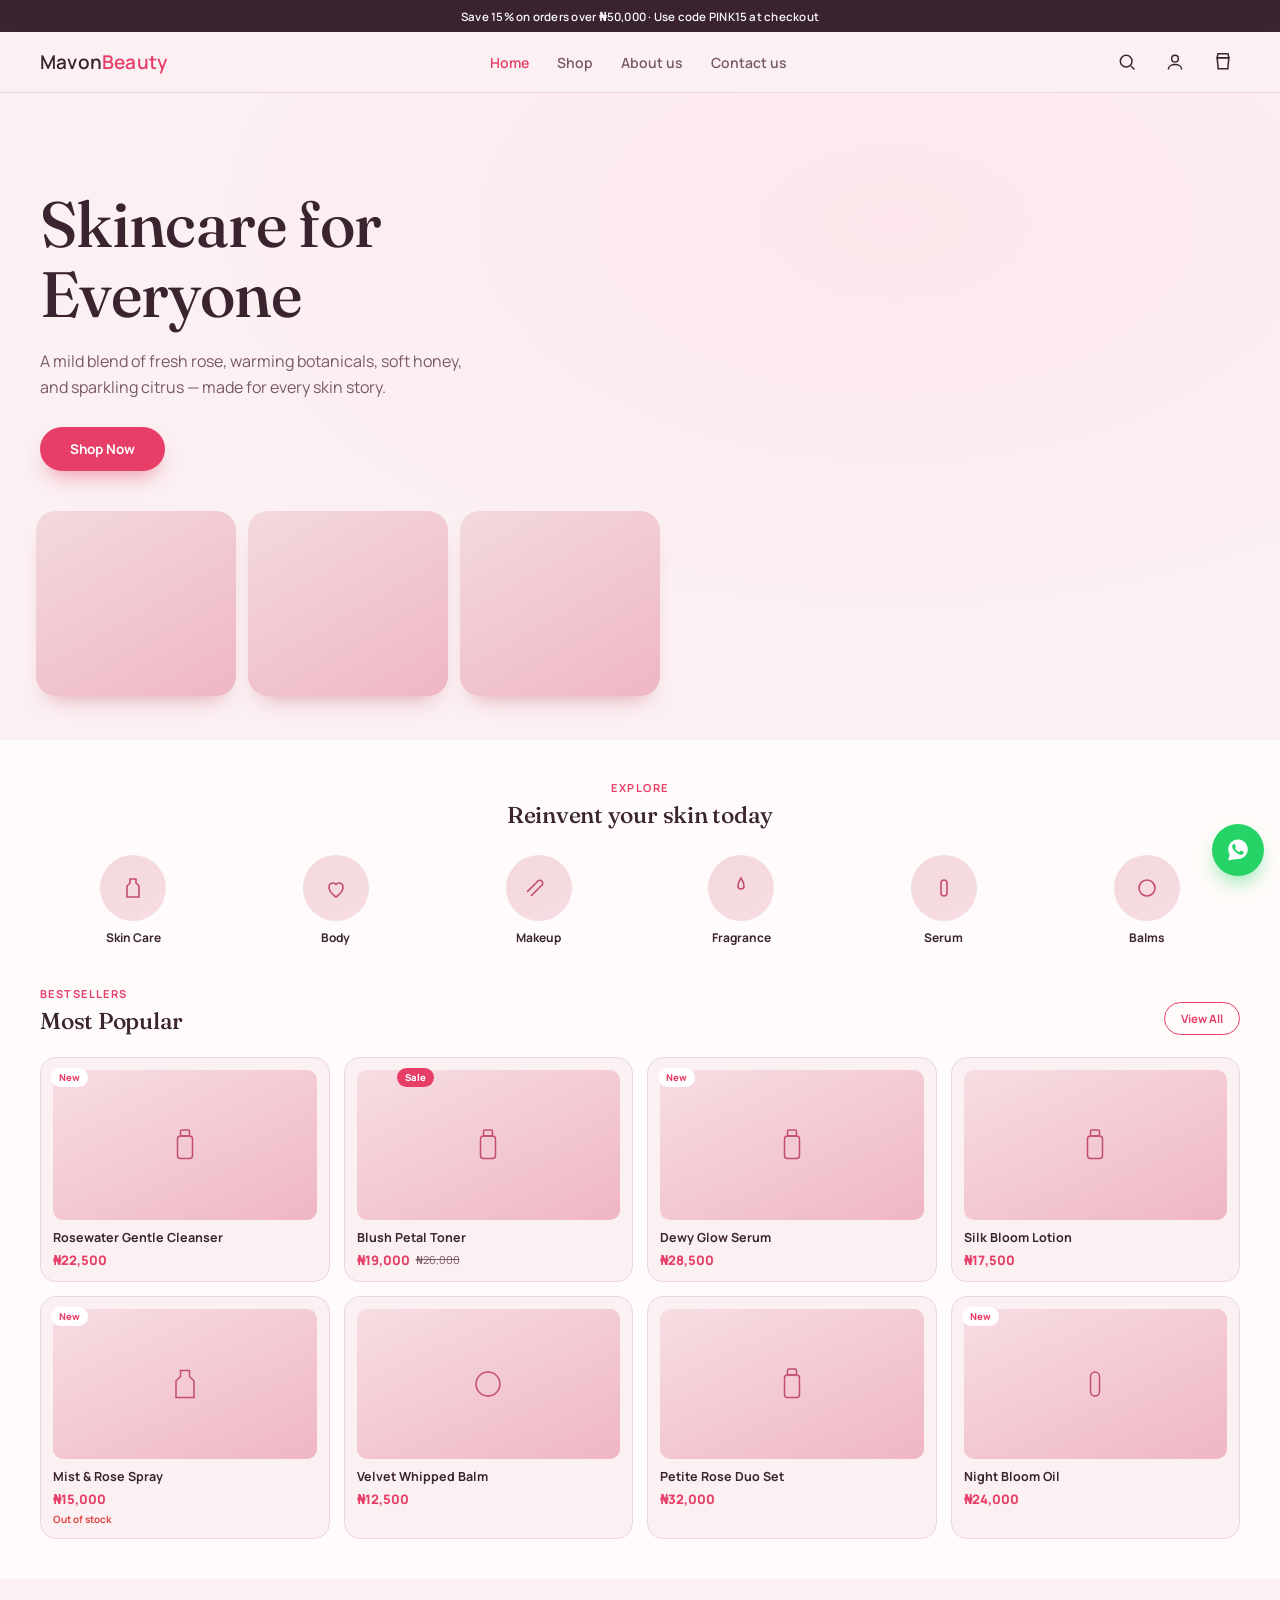
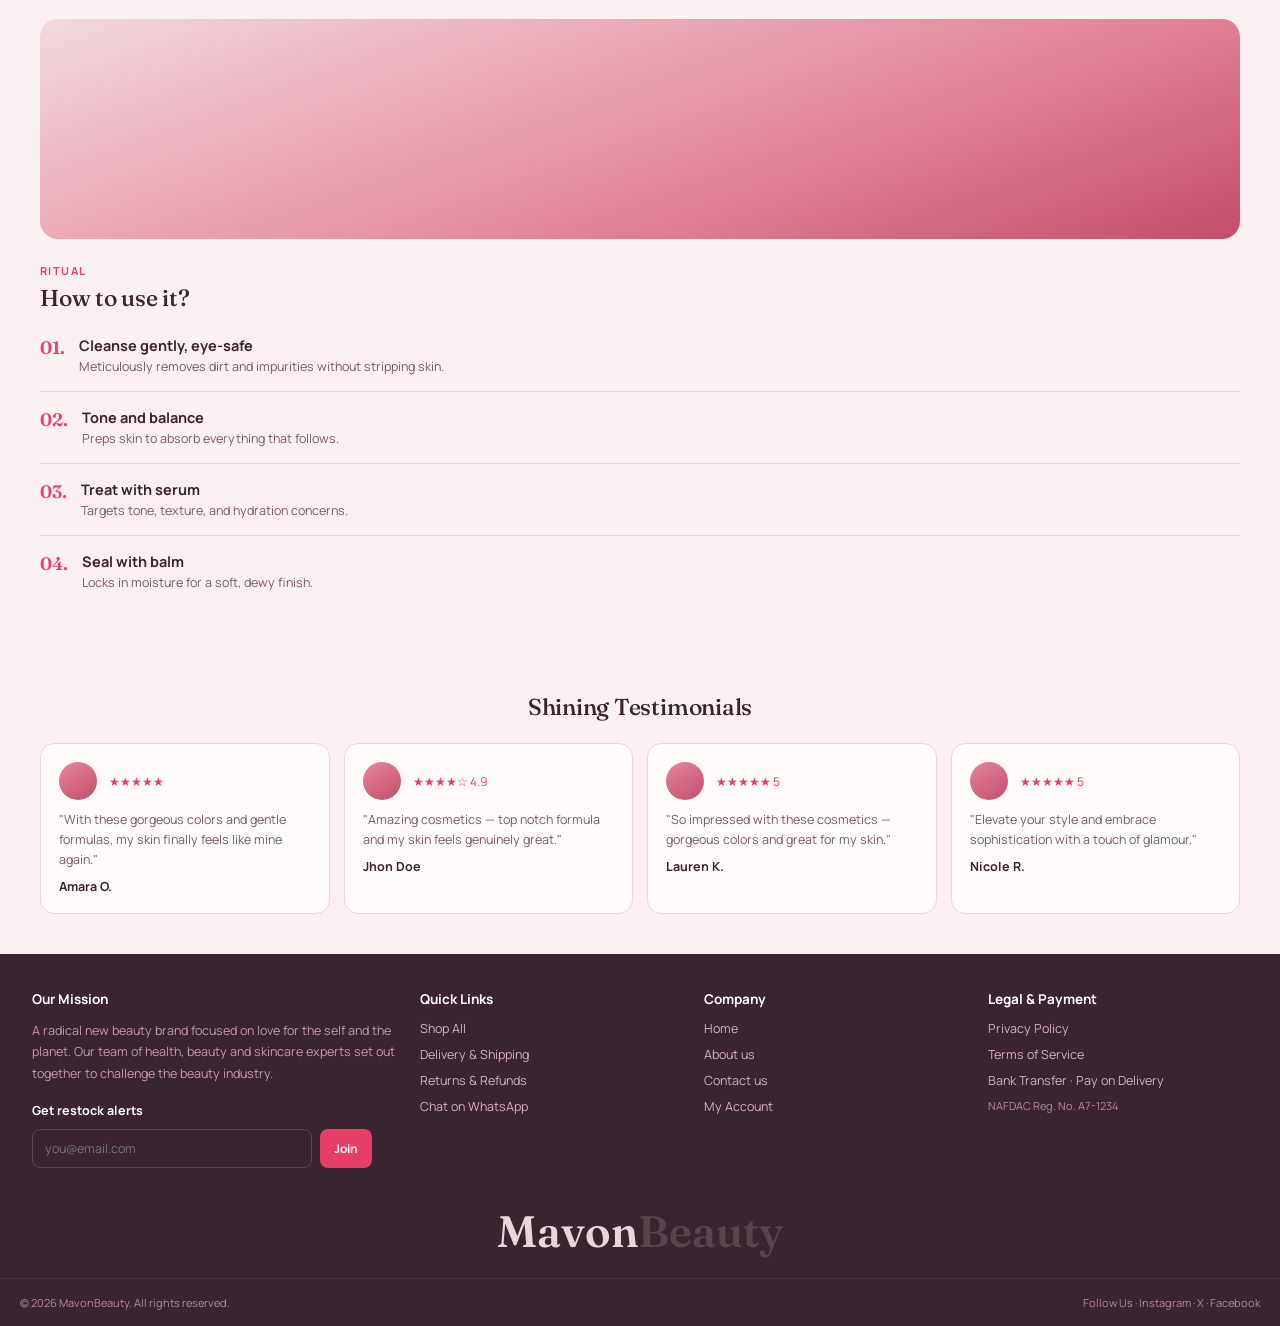
==== commit b5407831: "Add files via upload" ====
--- a/index.html
+++ b/index.html
@@ -11,7 +11,7 @@
 <meta property="og:site_name" content="MavonBeauty" />
 <meta property="og:title" content="MavonBeauty — Skincare For Everyone" />
 <meta property="og:description" content="Gentle, rose-based skincare made for every skin story. Shop now, pay by card, transfer, or on delivery." />
-<meta property="og:image" content="https://mavonbeauty.example.com/og-image.jpg" />
+<meta property="og:image" content="https://images.unsplash.com/photo-1670201203614-cdb9b8fdf4c3?auto=format&fit=crop&w=1200&q=70" />
 <meta name="twitter:card" content="summary_large_image" />
 <!-- TODO(backend): swap og:image for a real hosted product/banner image once product photos exist -->
 <link rel="icon" href="data:image/svg+xml,%3Csvg xmlns='http://www.w3.org/2000/svg' viewBox='0 0 24 24'%3E%3Ccircle cx='12' cy='12' r='12' fill='%23E63E67'/%3E%3Cpath d='M12 18s-5.5-3.4-5.5-7.4A3.4 3.4 0 0 1 12 8.4a3.4 3.4 0 0 1 5.5 2.2c0 4-5.5 7.4-5.5 7.4Z' fill='%23FFF7F8'/%3E%3C/svg%3E" />
@@ -100,8 +100,14 @@
   @keyframes slidein{from{opacity:0;transform:translateY(-10px);}to{opacity:1;transform:translateY(0);}}
 
   /* ===== Hero ===== */
-  .hero{background:radial-gradient(ellipse at 70% 20%, #FDE7EC 0%, var(--blush-bg) 55%);padding:36px 0 30px;}
-  .hero-copy{text-align:center;}
+  .hero{position:relative;overflow:hidden;background:radial-gradient(ellipse at 70% 20%, #FDE7EC 0%, var(--blush-bg) 55%);padding:0 0 30px;}
+  .hero-photo{
+    position:relative;height:260px;
+    -webkit-mask-image:linear-gradient(to bottom,#000 55%,transparent);
+    mask-image:linear-gradient(to bottom,#000 55%,transparent);
+  }
+  .hero-photo img{width:100%;height:100%;object-fit:cover;object-position:50% 22%;display:block;}
+  .hero-copy{text-align:center;position:relative;margin-top:-34px;}
   .hero-copy h1{font-size:34px;line-height:1.1;color:var(--ink);}
   .hero-copy p{margin:14px auto 22px;max-width:320px;color:var(--ink-soft);font-size:13.5px;line-height:1.65;}
   .btn-primary{
@@ -109,11 +115,19 @@
     padding:13px 30px;border-radius:40px;font-size:13.5px;border:none;cursor:pointer;
     box-shadow:0 12px 20px -8px rgba(230,62,103,.5);
   }
-  .hero-below{display:flex;justify-content:center;gap:14px;margin-top:26px;padding:0 10px;}
-  .hero-below .item{border-radius:14px;flex:1;max-width:110px;height:110px;}
-  .prod-a{background:linear-gradient(150deg,#F3D9DE,#EFB6C4);}
-  .prod-b{background:linear-gradient(150deg,#E4879C,#C24E6B);border-radius:50% 50% 12px 12px/35% 35% 12px 12px;}
-  .prod-c{background:linear-gradient(150deg,#F6A8BC,#E63E67);border-radius:50%;}
+  .hero-below{display:flex;justify-content:center;gap:12px;margin-top:26px;padding:0 16px;position:relative;}
+  .hero-below .item{
+    border-radius:16px;flex:1;max-width:130px;height:110px;overflow:hidden;
+    background:linear-gradient(150deg,#F3D9DE,#EFB6C4);
+    box-shadow:0 14px 22px -14px rgba(194,78,107,.55);
+  }
+  .hero-below .item img{width:100%;height:100%;object-fit:cover;display:block;}
+
+  /* ===== Photos inside image slots (gradient + icon stay underneath as a fallback) ===== */
+  .prod-img,.pd-image,.cart-item .thumb,.admin-table .a-thumb,.howto-img{position:relative;overflow:hidden;}
+  .prod-img img,.pd-image img,.cart-item .thumb img,.admin-table .a-thumb img,.howto-img img{
+    position:absolute;inset:0;width:100%;height:100%;object-fit:cover;display:block;
+  }
 
   /* ===== Section titles ===== */
   .section{padding:40px 0;}
@@ -143,7 +157,7 @@
   }
   .card .tag.sale{background:var(--rose-hot);color:#fff;left:52px;}
   .prod-img{
-    height:120px;border-radius:10px;margin-bottom:10px;
+    height:150px;border-radius:10px;margin-bottom:10px;
     display:flex;align-items:center;justify-content:center;
     background:linear-gradient(155deg,#F7DDE3,#EFB6C4);
   }
@@ -272,7 +286,20 @@
     body{padding-bottom:0;}
     .bottom-nav{display:none;}
     .navlinks{display:flex;}
-    .hero-copy h1{font-size:52px;}
+    .hero{min-height:600px;padding:0;}
+    .hero-photo{
+      position:absolute;top:0;right:0;width:58%;height:100%;
+      -webkit-mask-image:linear-gradient(to right,transparent 0,#000 42%),linear-gradient(to bottom,#000 72%,transparent);
+      -webkit-mask-composite:source-in;
+      mask-image:linear-gradient(to right,transparent 0,#000 42%),linear-gradient(to bottom,#000 72%,transparent);
+      mask-composite:intersect;
+    }
+    .hero-photo img{object-position:50% 18%;}
+    .hero-copy{text-align:left;margin-top:0;padding-top:96px;}
+    .hero-copy h1{font-size:64px;}
+    .hero-copy p{margin:18px 0 26px;max-width:430px;font-size:16px;}
+    .hero-below{justify-content:flex-start;margin-top:40px;padding-bottom:44px;}
+    .hero-below .item{flex:0 0 200px;max-width:200px;height:185px;border-radius:20px;}
     .cats{grid-template-columns:repeat(6,1fr);}
     .prod-grid{grid-template-columns:repeat(4,1fr);}
     .foot-top{grid-template-columns:1.4fr 1fr 1fr 1fr;}
@@ -590,6 +617,42 @@
   if(promo) promo.textContent = CONFIG.promoText;
 }
 
+/* =====================================================================
+   IMAGES — every photo on the storefront lives here, so swapping to the
+   client's own product photos later means editing this one object (or the
+   Image URL field in Admin → Products). No photo is used twice.
+   Sources: Unsplash (Unsplash License) and Pexels (Pexels License).
+   Credits: hero Laura Jaeger · tiles Mailchimp, Pavlo, Pexels · products
+   Mathilde Langevin, Vya Naturals, Lina Verovaya, Curology, Maria Lupan,
+   Pexels · how-to Pexels.
+   If a link ever fails to load, the card falls back to its gradient + icon.
+   ===================================================================== */
+const IMAGES = {
+  hero: "https://images.unsplash.com/photo-1670201203614-cdb9b8fdf4c3?auto=format&fit=crop&w=1400&q=70",
+  heroTiles: [
+    {src:"https://images.unsplash.com/photo-1761864293806-1841acc1b14a?auto=format&fit=crop&w=500&q=70", alt:"Serum dropper bottle"},
+    {src:"https://images.unsplash.com/photo-1764694071462-db50e50a3925?auto=format&fit=crop&w=500&q=70", alt:"Silver skincare bottles"},
+    {src:"https://images.pexels.com/photos/8167117/pexels-photo-8167117.jpeg?auto=compress&cs=tinysrgb&w=500", alt:"Amber pump bottle"}
+  ],
+  howto: "https://images.pexels.com/photos/8166568/pexels-photo-8166568.jpeg?auto=compress&cs=tinysrgb&w=1000",
+  products: {
+    1: "https://images.unsplash.com/photo-1620917669809-1af0497965de?auto=format&fit=crop&w=800&q=70",   // Rosewater Gentle Cleanser (tube)
+    2: "https://images.pexels.com/photos/8167288/pexels-photo-8167288.jpeg?auto=compress&cs=tinysrgb&w=800",                        // Blush Petal Toner (bottle + dried flowers)
+    3: "https://images.unsplash.com/photo-1564594228700-4b5ae46c70c5?auto=format&fit=crop&w=800&q=70",   // Dewy Glow Serum (dropper)
+    4: "https://images.unsplash.com/photo-1598662972299-5408ddb8a3dc?auto=format&fit=crop&w=800&q=70",   // Silk Bloom Lotion (pink tube)
+    5: "https://images.pexels.com/photos/8167167/pexels-photo-8167167.jpeg?auto=compress&cs=tinysrgb&w=800",                        // Mist & Rose Spray (spray bottles)
+    6: "https://images.unsplash.com/photo-1556227834-09f1de7a7d14?auto=format&fit=crop&w=800&q=70",       // Velvet Whipped Balm (cream jar)
+    7: "https://images.unsplash.com/photo-1741896136777-deb999cab264?auto=format&fit=crop&w=800&q=70",   // Petite Rose Duo Set (bottle set)
+    8: "https://images.pexels.com/photos/6167869/pexels-photo-6167869.jpeg?auto=compress&cs=tinysrgb&w=800"                         // Night Bloom Oil (amber bottles)
+  }
+};
+
+function imgTag(src, alt, eager){
+  if(!src) return '';
+  const safeAlt = String(alt||'').replace(/"/g,'&quot;');
+  return `<img src="${src}" alt="${safeAlt}" ${eager?'':'loading="lazy"'} decoding="async" onerror="this.remove()">`;
+}
+
 /* ===== Data ===== */
 const products = [
   {id:1, name:"Rosewater Gentle Cleanser", price:22500, oldPrice:null, tag:"New", stock:12, icon:"bottle", desc:"A pH-balanced cleanser infused with rosewater and mild botanical surfactants. Meticulously removes dirt and makeup without stripping the skin barrier, leaving skin soft, calm, and eye-safe."},
@@ -601,6 +664,8 @@
   {id:7, name:"Petite Rose Duo Set", price:32000, oldPrice:null, tag:null, stock:9, icon:"bottle", desc:"A travel-friendly cleanser and toner duo, perfect for first-time MavonBeauty customers or weekend trips."},
   {id:8, name:"Night Bloom Oil", price:24000, oldPrice:null, tag:"New", stock:6, icon:"dropper", desc:"A nourishing overnight facial oil blending rosehip and jojoba to repair and replenish skin while you sleep."}
 ];
+
+products.forEach(p => { p.img = IMAGES.products[p.id] || ''; });
 
 const icons = {
   bottle:'<svg viewBox="0 0 24 24"><rect x="7" y="6" width="10" height="15" rx="2"/><rect x="9" y="2" width="6" height="4" rx="1"/></svg>',
@@ -762,7 +827,7 @@
     const qty = state.cart[id];
     rows += `
       <div class="cart-item">
-        <div class="thumb">${icons[p.icon]}</div>
+        <div class="thumb">${icons[p.icon]}${imgTag(p.img, p.name)}</div>
         <div style="flex:1;">
           <div class="ci-name">${p.name}</div>
           <div class="ci-bottom">
@@ -846,7 +911,7 @@
   return `
     <div class="card" onclick="goProduct(${p.id})">
       ${tagHTML}
-      <div class="prod-img">${icons[p.icon]}</div>
+      <div class="prod-img">${icons[p.icon]}${imgTag(p.img, p.name)}</div>
       <h4>${p.name}</h4>
       <div class="price-row"><span class="price">${money(p.price)}</span>${oldPriceHTML}</div>
       ${stockHTML}
@@ -858,15 +923,14 @@
   const popular = products.slice(0,8).map(productCardHTML).join('');
   return `
   <section class="hero">
+    <div class="hero-photo">${imgTag(IMAGES.hero, 'Woman enjoying her skincare routine', true)}</div>
     <div class="wrap hero-copy">
       <h1>Skincare for<br>Everyone</h1>
       <p>A mild blend of fresh rose, warming botanicals, soft honey, and sparkling citrus — made for every skin story.</p>
       <button class="btn-primary" onclick="goShop()">Shop Now</button>
     </div>
     <div class="wrap hero-below">
-      <div class="item prod-a"></div>
-      <div class="item prod-b"></div>
-      <div class="item prod-c"></div>
+      ${IMAGES.heroTiles.map(t => `<div class="item">${imgTag(t.src, t.alt, true)}</div>`).join('')}
     </div>
   </section>
 
@@ -899,7 +963,7 @@
 
   <section class="section howto">
     <div class="wrap">
-      <div class="howto-img"></div>
+      <div class="howto-img">${imgTag(IMAGES.howto, 'Skincare products styled on a textured surface')}</div>
       <div class="eyebrow">Ritual</div>
       <h2 class="section-title" style="margin-bottom:8px;">How to use it?</h2>
       <div class="step"><div class="num">01.</div><div><h4>Cleanse gently, eye-safe</h4><p>Meticulously removes dirt and impurities without stripping skin.</p></div></div>
@@ -967,7 +1031,7 @@
   <section class="section" style="padding-top:8px;">
     <div class="wrap">
       <div class="breadcrumb"><a onclick="goHome()">Home</a> &gt; <a onclick="goShop()">Shop</a> &gt; <a>${p.name}</a></div>
-      <div class="pd-image">${icons[p.icon]}</div>
+      <div class="pd-image">${icons[p.icon]}${imgTag(p.img, p.name, true)}</div>
       <h1 class="pd-title">${p.name}</h1>
       <div class="pd-price-row"><span class="pd-price">${money(p.price)}</span>${oldPriceHTML}</div>
       <div class="pd-rating"><span class="stars">★★★★★</span> ( 0 ratings )</div>
@@ -1381,7 +1445,7 @@
    POST/PUT/DELETE /api/products endpoints, gate /#/admin behind real
    authentication, and load state.orders from GET /api/orders.
    ===================================================================== */
-function adminOpenAdd(){ state.adminModal = {mode:'add', product:{name:'',price:0,oldPrice:null,stock:0,tag:'',icon:'bottle',desc:''}}; render(); }
+function adminOpenAdd(){ state.adminModal = {mode:'add', product:{name:'',price:0,oldPrice:null,stock:0,tag:'',icon:'bottle',desc:'',img:''}}; render(); }
 function adminOpenEdit(id){ state.adminModal = {mode:'edit', product:{...products.find(p=>p.id===id)}}; render(); }
 function adminCloseModal(){ state.adminModal = null; render(); }
 function adminFieldChange(key, val){ state.adminModal.product[key] = val; }
@@ -1472,7 +1536,7 @@
     const rows = products.map(p=>{
       const pill = p.stock===0 ? `<span class="admin-pill out">Out of stock</span>` : p.stock<=3 ? `<span class="admin-pill low">Low — ${p.stock} left</span>` : `<span class="admin-pill ok">${p.stock} in stock</span>`;
       return `<tr>
-        <td><div class="a-thumb">${icons[p.icon]}</div></td>
+        <td><div class="a-thumb">${icons[p.icon]}${imgTag(p.img, p.name)}</div></td>
         <td>${p.name}</td>
         <td>${money(p.price)}</td>
         <td>${pill}</td>
@@ -1557,7 +1621,7 @@
         </div>
       </div>
       <div class="form-field"><label>Description</label><textarea oninput="adminFieldChange('desc',this.value)">${p.desc||''}</textarea></div>
-      <p class="hint" style="margin-bottom:14px;">Product photos aren't wired up yet — TODO(backend): add image upload once file storage exists.</p>
+      <div class="form-field"><label>Photo link <span style="font-weight:500;color:var(--ink-soft);">(optional)</span></label><input type="url" value="${p.img||''}" oninput="adminFieldChange('img',this.value)" placeholder="https://…"><div class="hint">Paste a link to a product photo. TODO(backend): replace with real image upload once file storage exists.</div></div>
       <button class="btn-cart" style="margin:0 0 10px;" onclick="adminSaveProduct()">Save product</button>
       <button class="btn-secondary" onclick="adminCloseModal()">Cancel</button>
     </div>
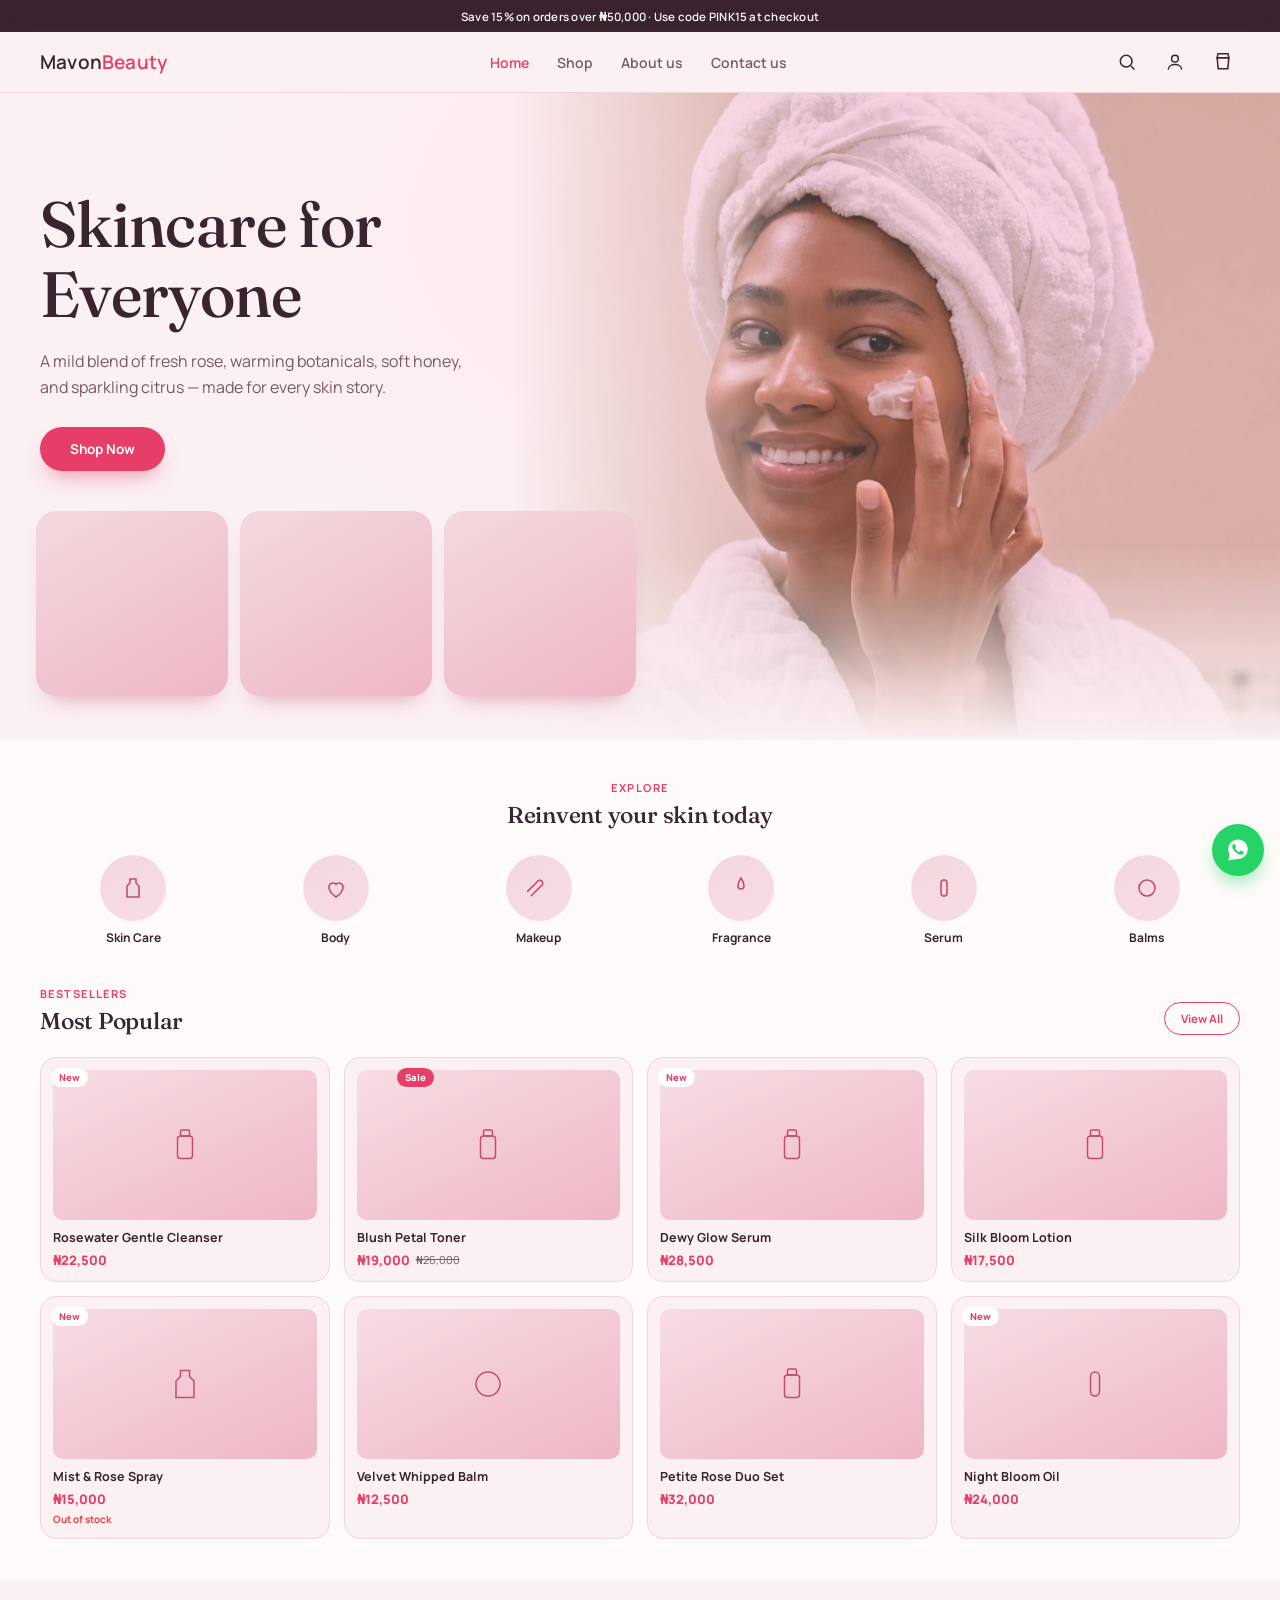
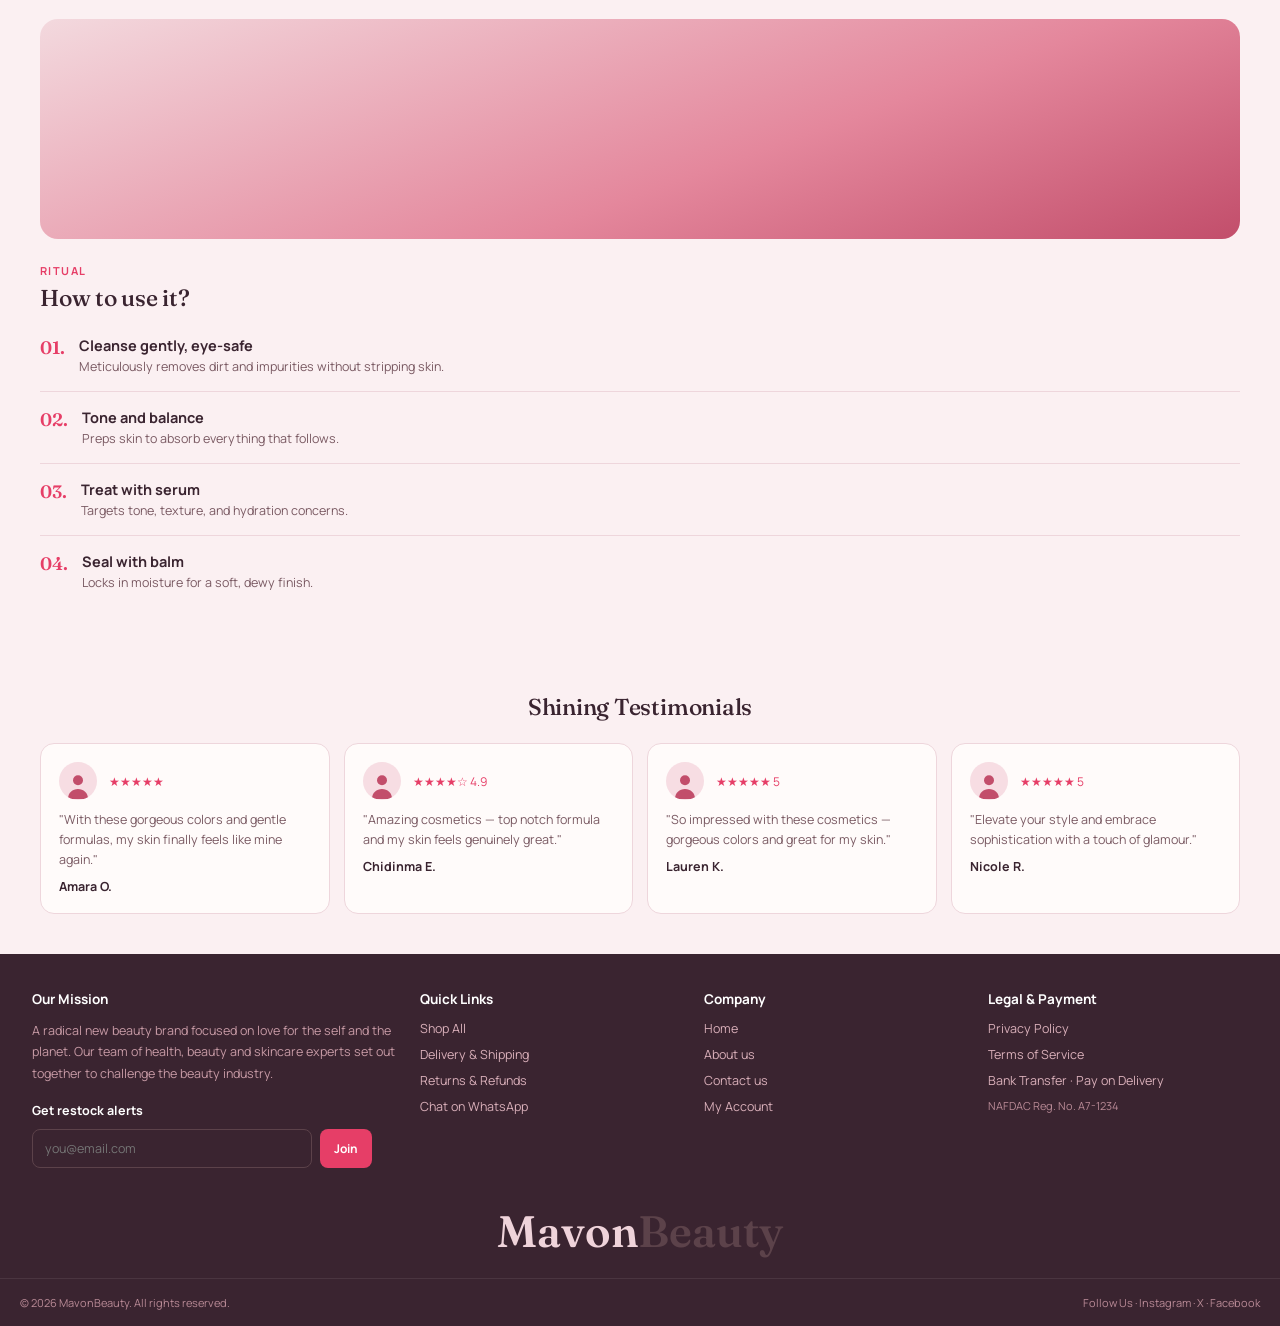
==== commit a18ca73e: "Add files via upload" ====
--- a/index.html
+++ b/index.html
@@ -11,7 +11,7 @@
 <meta property="og:site_name" content="MavonBeauty" />
 <meta property="og:title" content="MavonBeauty — Skincare For Everyone" />
 <meta property="og:description" content="Gentle, rose-based skincare made for every skin story. Shop now, pay by card, transfer, or on delivery." />
-<meta property="og:image" content="https://images.unsplash.com/photo-1670201203614-cdb9b8fdf4c3?auto=format&fit=crop&w=1200&q=70" />
+<meta property="og:image" content="https://mavonbeautyapp.vercel.app/hero.jpg" />
 <meta name="twitter:card" content="summary_large_image" />
 <!-- TODO(backend): swap og:image for a real hosted product/banner image once product photos exist -->
 <link rel="icon" href="data:image/svg+xml,%3Csvg xmlns='http://www.w3.org/2000/svg' viewBox='0 0 24 24'%3E%3Ccircle cx='12' cy='12' r='12' fill='%23E63E67'/%3E%3Cpath d='M12 18s-5.5-3.4-5.5-7.4A3.4 3.4 0 0 1 12 8.4a3.4 3.4 0 0 1 5.5 2.2c0 4-5.5 7.4-5.5 7.4Z' fill='%23FFF7F8'/%3E%3C/svg%3E" />
@@ -102,12 +102,18 @@
   /* ===== Hero ===== */
   .hero{position:relative;overflow:hidden;background:radial-gradient(ellipse at 70% 20%, #FDE7EC 0%, var(--blush-bg) 55%);padding:0 0 30px;}
   .hero-photo{
-    position:relative;height:260px;
-    -webkit-mask-image:linear-gradient(to bottom,#000 55%,transparent);
-    mask-image:linear-gradient(to bottom,#000 55%,transparent);
-  }
-  .hero-photo img{width:100%;height:100%;object-fit:cover;object-position:50% 22%;display:block;}
-  .hero-copy{text-align:center;position:relative;margin-top:-34px;}
+    position:relative;height:390px;overflow:hidden;
+    /* nudge what stays in frame: "x% y%" */
+    --hero-focus:50% 14%;
+    -webkit-mask-image:linear-gradient(to bottom,#000 58%,transparent);
+    mask-image:linear-gradient(to bottom,#000 58%,transparent);
+  }
+  .hero-photo img{width:100%;height:100%;object-fit:cover;object-position:var(--hero-focus);display:block;}
+  /* pink fade: tints the towel/wall pink (multiply), then lifts everything toward pastel */
+  .hero-photo::before,.hero-photo::after{content:"";position:absolute;inset:0;pointer-events:none;}
+  .hero-photo::before{mix-blend-mode:multiply;background:rgba(250,196,218,.8);}
+  .hero-photo::after{background:rgba(253,231,236,.22);}
+  .hero-copy{text-align:center;position:relative;margin-top:-46px;}
   .hero-copy h1{font-size:34px;line-height:1.1;color:var(--ink);}
   .hero-copy p{margin:14px auto 22px;max-width:320px;color:var(--ink-soft);font-size:13.5px;line-height:1.65;}
   .btn-primary{
@@ -117,7 +123,7 @@
   }
   .hero-below{display:flex;justify-content:center;gap:12px;margin-top:26px;padding:0 16px;position:relative;}
   .hero-below .item{
-    border-radius:16px;flex:1;max-width:130px;height:110px;overflow:hidden;
+    position:relative;border-radius:16px;flex:1;max-width:130px;height:110px;overflow:hidden;
     background:linear-gradient(150deg,#F3D9DE,#EFB6C4);
     box-shadow:0 14px 22px -14px rgba(194,78,107,.55);
   }
@@ -194,7 +200,10 @@
   .test-grid{display:grid;grid-template-columns:1fr;gap:14px;}
   .test-card{background:var(--cream);border-radius:14px;padding:18px;border:1px solid var(--line);}
   .test-top{display:flex;gap:12px;align-items:center;margin-bottom:10px;}
-  .avatar{width:38px;height:38px;border-radius:50%;background:linear-gradient(150deg,#E4879C,#C24E6B);flex-shrink:0;}
+  .avatar{
+    width:38px;height:38px;border-radius:50%;flex-shrink:0;
+    background:#F7DDE3 url("data:image/svg+xml,%3Csvg xmlns='http://www.w3.org/2000/svg' viewBox='0 0 24 24'%3E%3Ccircle cx='12' cy='9' r='4' fill='%23C24E6B'/%3E%3Cpath d='M4 24c0-5 3.6-8 8-8s8 3 8 8z' fill='%23C24E6B'/%3E%3C/svg%3E") center 80%/78% no-repeat;
+  }
   .stars{color:var(--rose-hot);font-size:12px;}
   .test-card p{font-size:12.5px;color:var(--ink-soft);line-height:1.6;margin-bottom:8px;}
   .test-name{font-weight:700;font-size:12.5px;}
@@ -288,18 +297,18 @@
     .navlinks{display:flex;}
     .hero{min-height:600px;padding:0;}
     .hero-photo{
-      position:absolute;top:0;right:0;width:58%;height:100%;
-      -webkit-mask-image:linear-gradient(to right,transparent 0,#000 42%),linear-gradient(to bottom,#000 72%,transparent);
+      position:absolute;top:0;right:0;width:min(60%,900px);height:100%;
+      --hero-focus:50% 18%;
+      -webkit-mask-image:linear-gradient(to right,transparent 0,#000 40%),linear-gradient(to bottom,#000 70%,transparent);
       -webkit-mask-composite:source-in;
-      mask-image:linear-gradient(to right,transparent 0,#000 42%),linear-gradient(to bottom,#000 72%,transparent);
+      mask-image:linear-gradient(to right,transparent 0,#000 40%),linear-gradient(to bottom,#000 70%,transparent);
       mask-composite:intersect;
     }
-    .hero-photo img{object-position:50% 18%;}
     .hero-copy{text-align:left;margin-top:0;padding-top:96px;}
-    .hero-copy h1{font-size:64px;}
-    .hero-copy p{margin:18px 0 26px;max-width:430px;font-size:16px;}
+    .hero-copy h1{font-size:64px;max-width:440px;}
+    .hero-copy p{margin:18px 0 26px;max-width:clamp(300px,36vw,430px);font-size:16px;}
     .hero-below{justify-content:flex-start;margin-top:40px;padding-bottom:44px;}
-    .hero-below .item{flex:0 0 200px;max-width:200px;height:185px;border-radius:20px;}
+    .hero-below .item{flex:0 0 clamp(120px,15vw,200px);max-width:200px;height:clamp(125px,16vw,185px);border-radius:20px;}
     .cats{grid-template-columns:repeat(6,1fr);}
     .prod-grid{grid-template-columns:repeat(4,1fr);}
     .foot-top{grid-template-columns:1.4fr 1fr 1fr 1fr;}
@@ -617,22 +626,25 @@
   if(promo) promo.textContent = CONFIG.promoText;
 }
 
+/* Hero photo is embedded (base64) so index.html works on its own with no extra file.
+   To swap it, replace IMAGES.hero below with any image URL. */
+const HERO_PHOTO = "[data-uri]";
+
 /* =====================================================================
    IMAGES — every photo on the storefront lives here, so swapping to the
    client's own product photos later means editing this one object (or the
    Image URL field in Admin → Products). No photo is used twice.
    Sources: Unsplash (Unsplash License) and Pexels (Pexels License).
-   Credits: hero Laura Jaeger · tiles Mailchimp, Pavlo, Pexels · products
-   Mathilde Langevin, Vya Naturals, Lina Verovaya, Curology, Maria Lupan,
-   Pexels · how-to Pexels.
+   Credits: hero client-supplied photo · tiles Natallia Photo (Unsplash) · how-to Pexels · products Mathilde Langevin, Vya
+   Naturals, Lina Verovaya, Curology, Maria Lupan (Unsplash) and Pexels.
    If a link ever fails to load, the card falls back to its gradient + icon.
    ===================================================================== */
 const IMAGES = {
-  hero: "https://images.unsplash.com/photo-1670201203614-cdb9b8fdf4c3?auto=format&fit=crop&w=1400&q=70",
+  hero: HERO_PHOTO,
   heroTiles: [
-    {src:"https://images.unsplash.com/photo-1761864293806-1841acc1b14a?auto=format&fit=crop&w=500&q=70", alt:"Serum dropper bottle"},
-    {src:"https://images.unsplash.com/photo-1764694071462-db50e50a3925?auto=format&fit=crop&w=500&q=70", alt:"Silver skincare bottles"},
-    {src:"https://images.pexels.com/photos/8167117/pexels-photo-8167117.jpeg?auto=compress&cs=tinysrgb&w=500", alt:"Amber pump bottle"}
+    {src:"https://images.unsplash.com/photo-1686831889344-f8cb3a384bc0?auto=format&fit=crop&w=600&q=75", alt:"Skincare bottle on a pink background"},
+    {src:"https://images.unsplash.com/photo-1686831889330-b059693080dd?auto=format&fit=crop&w=600&q=75", alt:"Two skincare bottles on a pink background"},
+    {src:"https://images.unsplash.com/photo-1686831757685-de3cadfc2325?auto=format&fit=crop&w=600&q=75", alt:"Cream tube on a pink background"}
   ],
   howto: "https://images.pexels.com/photos/8166568/pexels-photo-8166568.jpeg?auto=compress&cs=tinysrgb&w=1000",
   products: {
@@ -978,7 +990,7 @@
       <div style="text-align:center;margin-bottom:22px;"><h2 class="section-title">Shining Testimonials</h2></div>
       <div class="test-grid">
         <div class="test-card"><div class="test-top"><div class="avatar"></div><div class="stars">★★★★★</div></div><p>"With these gorgeous colors and gentle formulas, my skin finally feels like mine again."</p><div class="test-name">Amara O.</div></div>
-        <div class="test-card"><div class="test-top"><div class="avatar"></div><div class="stars">★★★★☆ 4.9</div></div><p>"Amazing cosmetics — top notch formula and my skin feels genuinely great."</p><div class="test-name">Jhon Doe</div></div>
+        <div class="test-card"><div class="test-top"><div class="avatar"></div><div class="stars">★★★★☆ 4.9</div></div><p>"Amazing cosmetics — top notch formula and my skin feels genuinely great."</p><div class="test-name">Chidinma E.</div></div>
         <div class="test-card"><div class="test-top"><div class="avatar"></div><div class="stars">★★★★★ 5</div></div><p>"So impressed with these cosmetics — gorgeous colors and great for my skin."</p><div class="test-name">Lauren K.</div></div>
         <div class="test-card"><div class="test-top"><div class="avatar"></div><div class="stars">★★★★★ 5</div></div><p>"Elevate your style and embrace sophistication with a touch of glamour."</p><div class="test-name">Nicole R.</div></div>
       </div>
